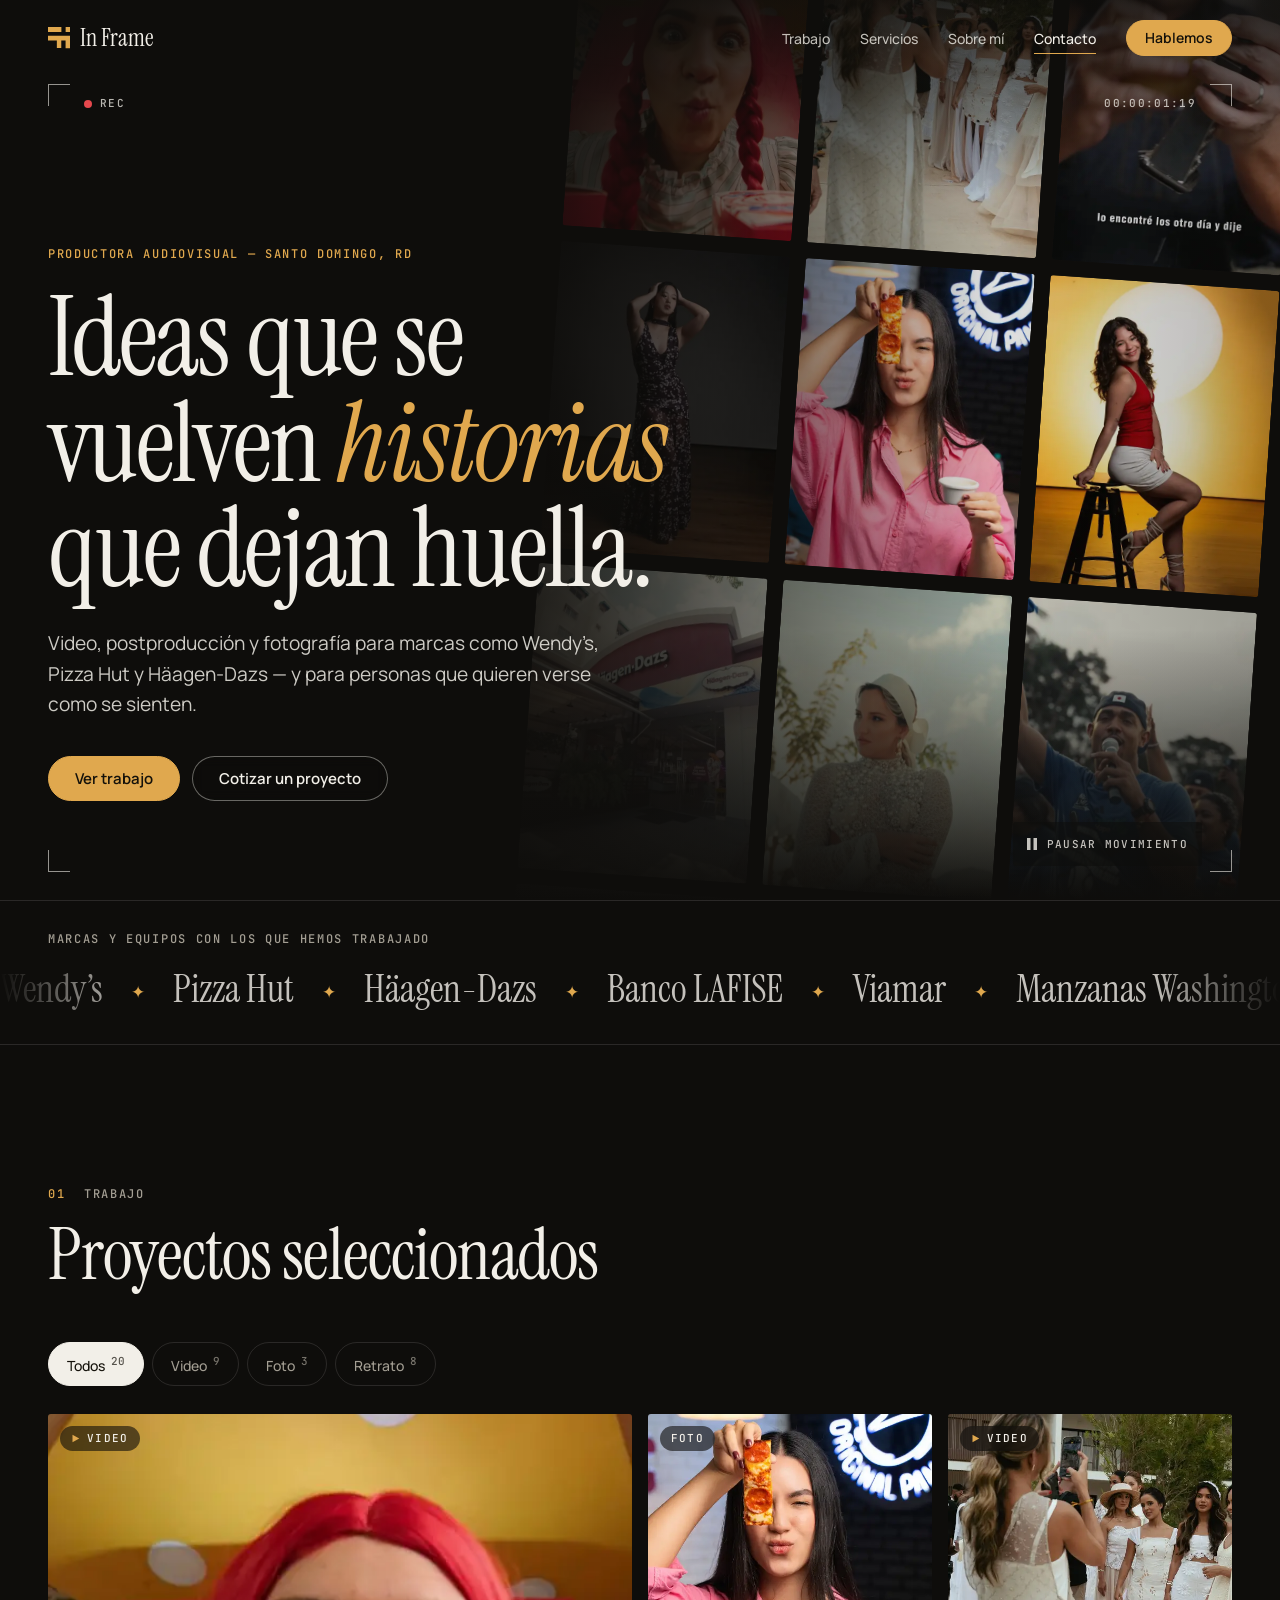
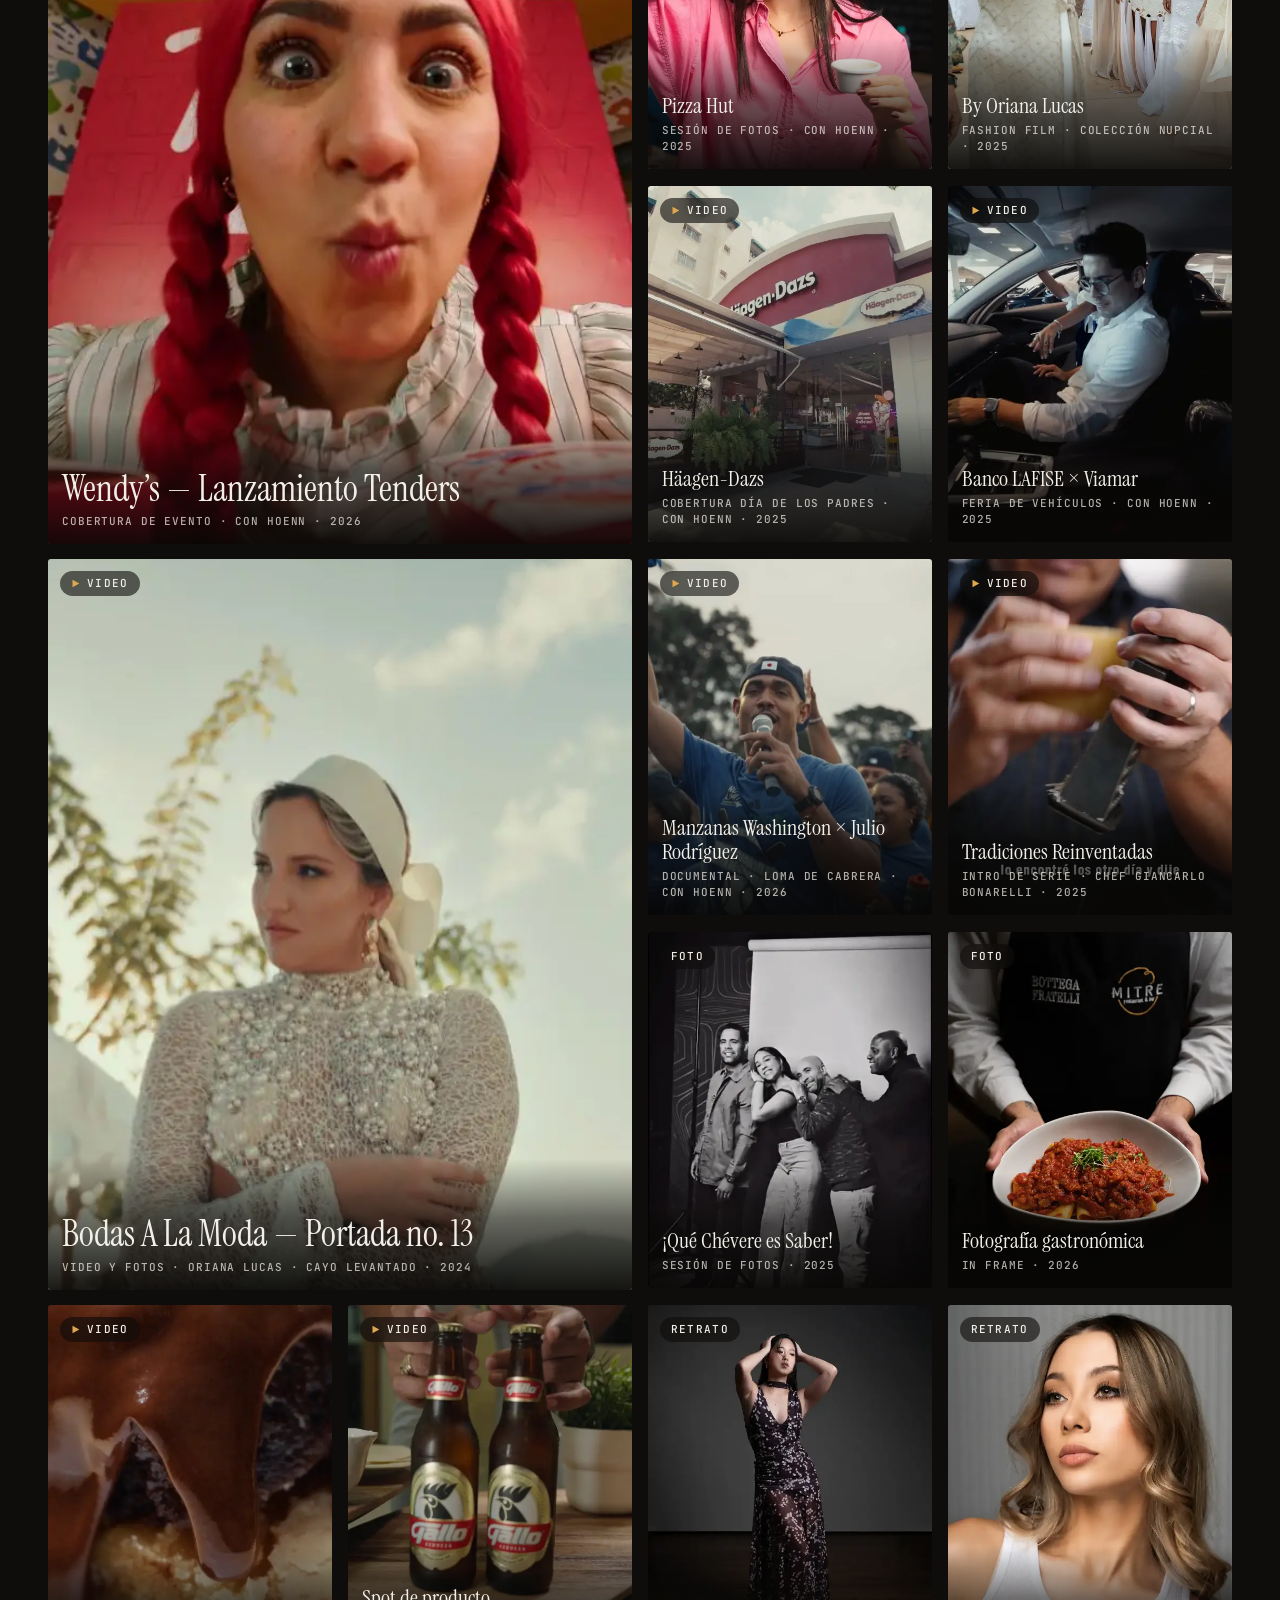
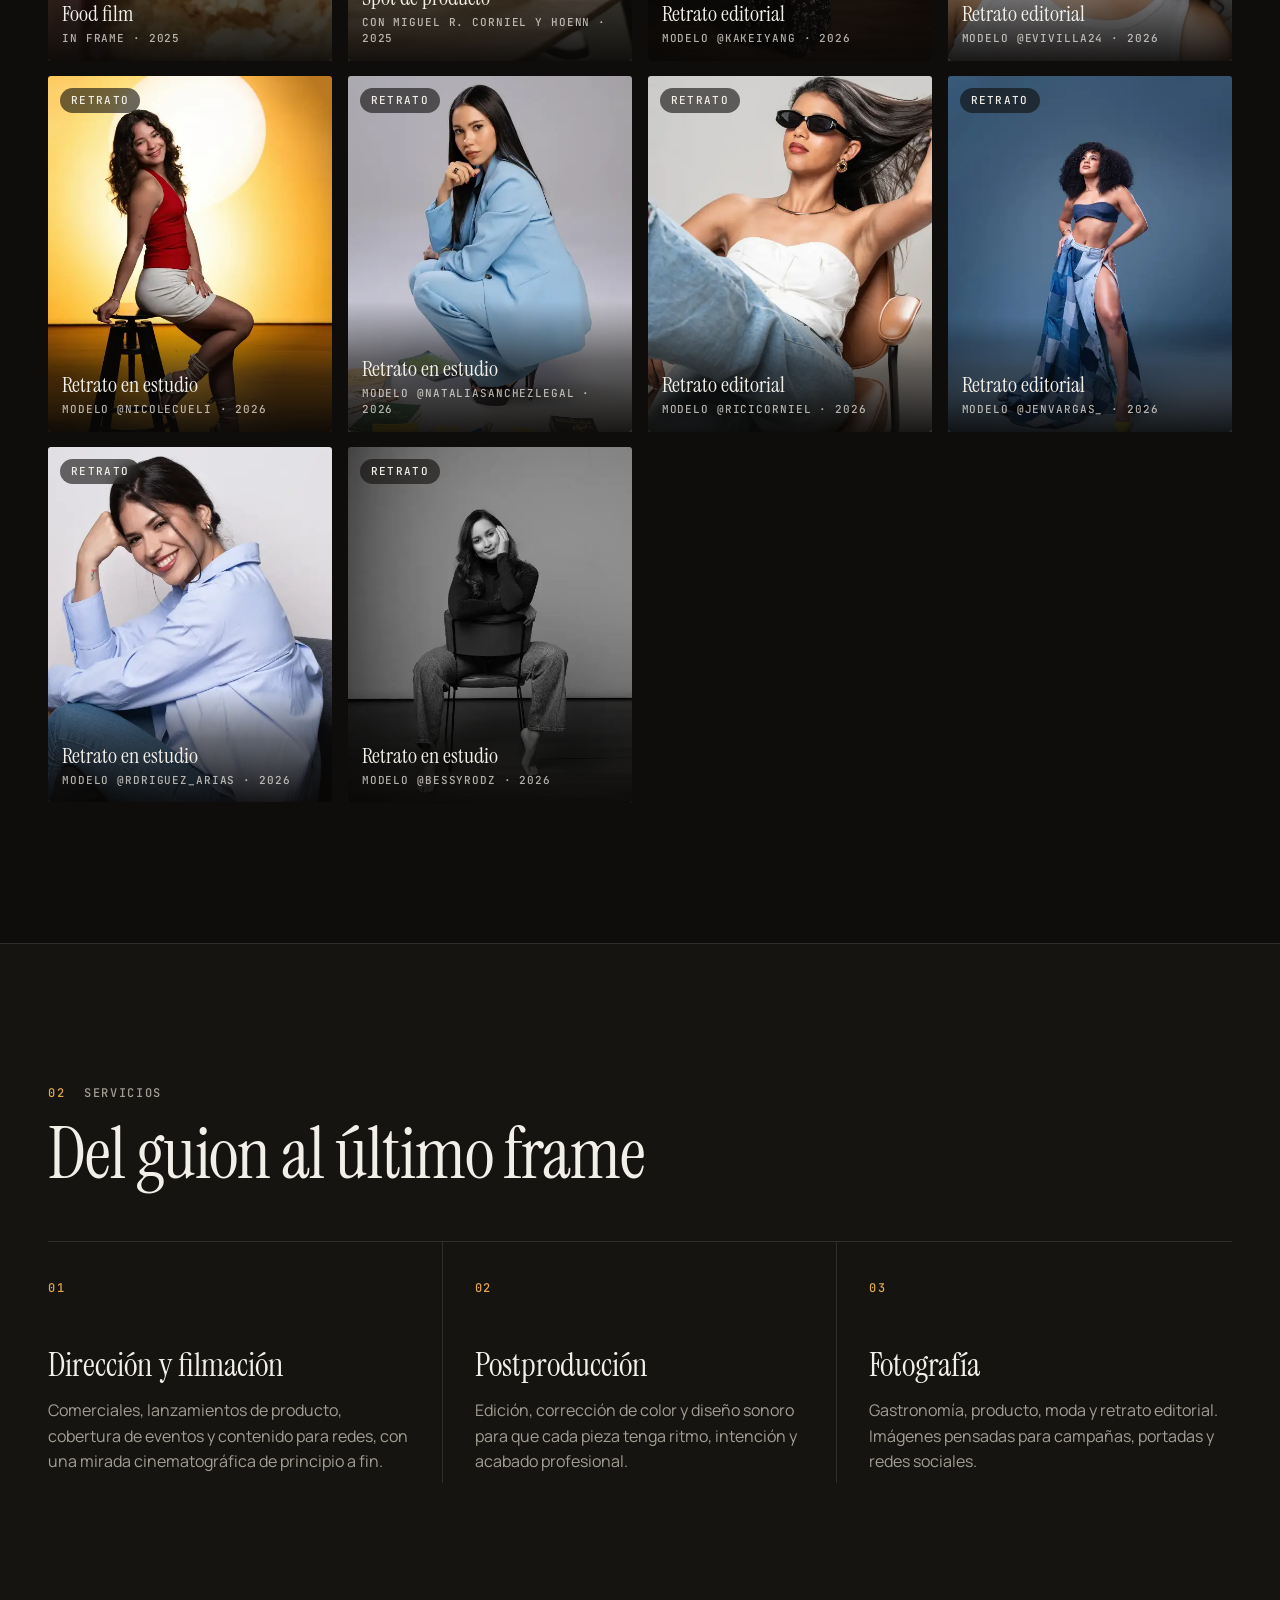
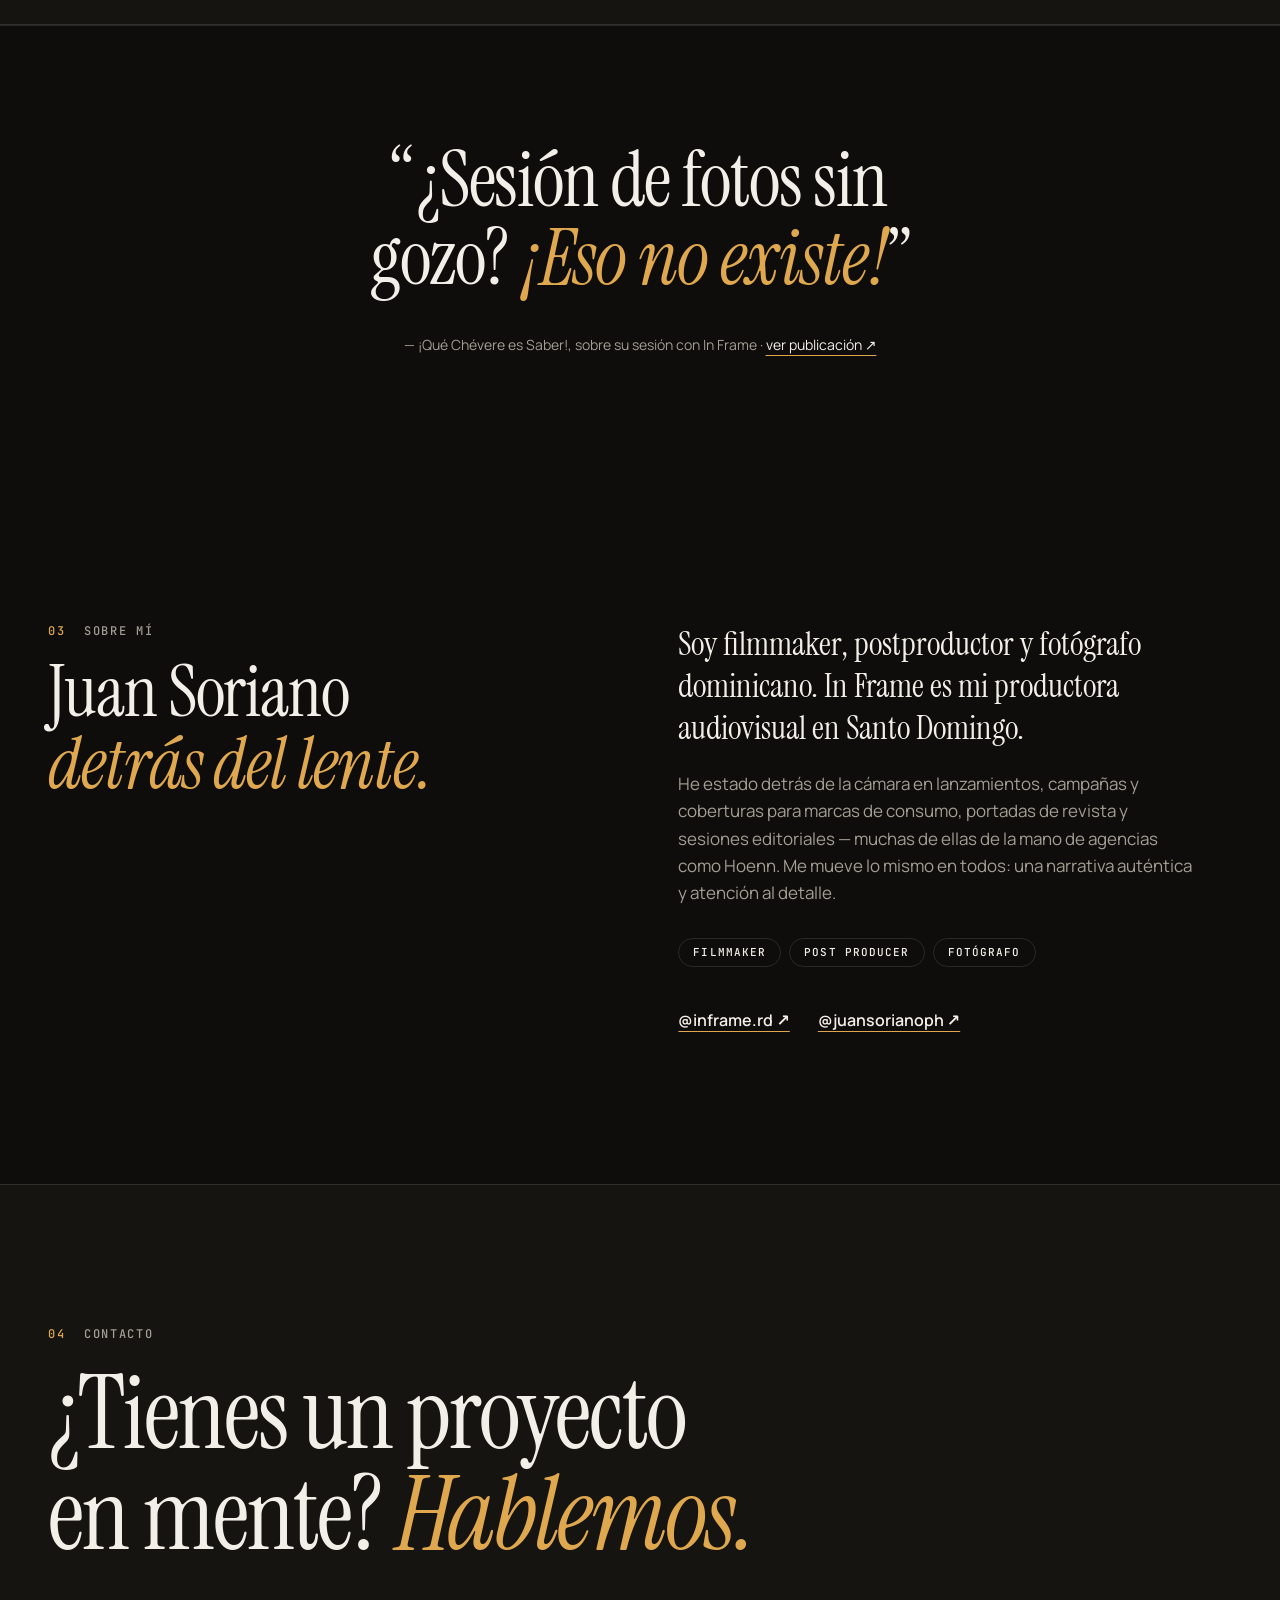
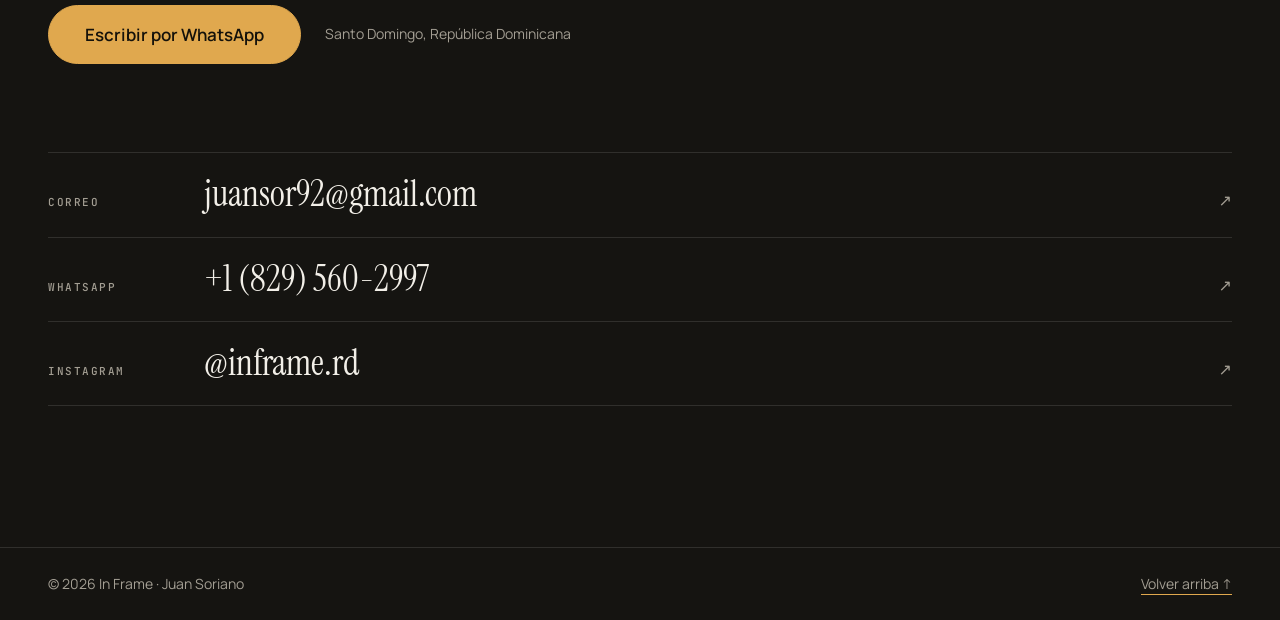
==== index.html @ 0c590b59 "Audit batch 1: accessibility, performance and robustness fixes - Projects and client names are now s" ====
<!doctype html>
<html lang="es">
<head>
  <meta charset="utf-8">
  <meta name="viewport" content="width=device-width, initial-scale=1">
  <title>In Frame — Productora audiovisual · Juan Soriano</title>
  <meta name="description" content="In Frame es la productora audiovisual de Juan Soriano: dirección, filmación, postproducción y fotografía en República Dominicana.">
  <meta name="theme-color" content="#0e0d0b">
  <meta name="color-scheme" content="dark">
  <!-- Update these three URLs if the site moves to its own domain -->
  <link rel="canonical" href="https://in-frame-redesign.vercel.app/">
  <meta property="og:url" content="https://in-frame-redesign.vercel.app/">
  <meta property="og:locale" content="es_DO">
  <meta property="og:type" content="website">
  <meta property="og:title" content="In Frame — Productora audiovisual">
  <meta property="og:description" content="Dirección, filmación, postproducción y fotografía. Historias visuales que conectan.">
  <meta property="og:image" content="https://in-frame-redesign.vercel.app/assets/og.jpg">
  <meta property="og:image:width" content="1200">
  <meta property="og:image:height" content="630">
  <meta name="twitter:image" content="https://in-frame-redesign.vercel.app/assets/og.jpg">
  <meta name="twitter:card" content="summary_large_image">
  <link rel="icon" href="favicon.svg" type="image/svg+xml">
  <link rel="preconnect" href="https://fonts.googleapis.com">
  <link rel="preconnect" href="https://fonts.gstatic.com" crossorigin>
  <link href="https://fonts.googleapis.com/css2?family=Instrument+Serif:ital@0;1&family=Manrope:wght@400;500;600&family=JetBrains+Mono:wght@400;500&display=swap" rel="stylesheet">
  <link rel="stylesheet" href="styles.css">
  <script>
    /* Play the logo intro once per visit; skip it on later page loads and for reduced motion */
    try {
      if (sessionStorage.getItem("introSeen") || matchMedia("(prefers-reduced-motion: reduce)").matches) document.documentElement.classList.add("no-intro");
      sessionStorage.setItem("introSeen", "1");
    } catch (e) {}
  </script>
</head>
<body>
  <svg width="0" height="0" style="position:absolute" aria-hidden="true">
    <symbol id="if-logo" viewBox="0 0 358 349">
      <path d="M0 0h218v81H0zM287 0h71v81h-71zM0 141h358v79H0zM144 220h72v123h-72zM286 220h72v129h-72z"/>
    </symbol>
  </svg>

  <div class="intro" id="intro" aria-hidden="true">
    <svg class="intro__logo" viewBox="0 0 358 349"><use href="#if-logo"/></svg>
  </div>
  <noscript><style>.intro{display:none}</style></noscript>

  <a class="skip" href="#trabajo">Saltar al contenido</a>

  <header class="nav" id="nav">
    <a href="#top" class="brand" id="brand" aria-label="In Frame, inicio">
      <svg class="brand__mark" viewBox="0 0 358 349" aria-hidden="true"><use href="#if-logo"/></svg>In Frame
    </a>
    <nav class="nav__links" id="menu" aria-label="Principal">
      <a href="#trabajo">Trabajo</a>
      <a href="#servicios">Servicios</a>
      <a href="#sobre-mi">Sobre mí</a>
      <a href="#contacto">Contacto</a>
      <a class="btn btn--sm" data-wa href="https://wa.me/18295602997" target="_blank" rel="noopener">Hablemos</a>
    </nav>
    <button class="nav__toggle" id="toggle" aria-expanded="false" aria-controls="menu" aria-label="Abrir menú">
      <span></span><span></span>
    </button>
  </header>

  <main id="top">
    <!-- HERO -->
    <section class="hero">
      <div class="wall" id="wall" aria-hidden="true"></div>
      <div class="hero__shade" aria-hidden="true"></div>

      <div class="finder" aria-hidden="true">
        <i></i><i></i><i></i><i></i>
        <span class="finder__rec"><b></b>REC</span>
        <span class="finder__tc" id="timecode">00:00:00:00</span>
      </div>

      <button class="motion" id="motion" type="button" aria-pressed="false">
        <svg class="motion__pause" viewBox="0 0 10 12" aria-hidden="true"><path d="M0 0h3.5v12H0zM6.5 0H10v12H6.5z"/></svg>
        <svg class="motion__play" viewBox="0 0 10 12" aria-hidden="true"><path d="M0 0l10 6-10 6z"/></svg>
        <span id="motionLabel">Pausar movimiento</span>
      </button>

      <div class="wrap hero__body">
        <p class="eyebrow">Productora audiovisual — Santo Domingo, RD</p>
        <h1 class="hero__title">Ideas que se vuelven <em>historias</em> que dejan huella.</h1>
        <p class="hero__text">Video, postproducción y fotografía para marcas como Wendy’s, Pizza Hut y Häagen-Dazs — y para personas que quieren verse como se sienten.</p>
        <div class="hero__cta">
          <a class="btn" href="#trabajo">Ver trabajo</a>
          <a class="btn btn--ghost" data-wa href="https://wa.me/18295602997" target="_blank" rel="noopener">Cotizar un proyecto</a>
        </div>
      </div>
    </section>

    <!-- CLIENTES -->
    <section class="clients" aria-labelledby="clientsTitle">
      <h2 class="label wrap" id="clientsTitle">Marcas y equipos con los que hemos trabajado</h2>
      <div class="marquee"><ul class="marquee__track" id="clients"><li>Wendy’s</li><li>Pizza Hut</li><li>Häagen-Dazs</li><li>Banco LAFISE</li><li>Viamar</li><li>Manzanas Washington</li><li>Bodas A La Moda</li><li>By Oriana Lucas</li><li>Hoenn</li></ul></div>
    </section>

    <!-- TRABAJO -->
    <section class="section" id="trabajo">
      <div class="wrap">
        <header class="head reveal">
          <p class="label"><span>01</span> Trabajo</p>
          <h2 class="title">Proyectos seleccionados</h2>
        </header>
        <div class="chips reveal" id="chips" role="group" aria-label="Filtrar por categoría"></div>
        <div class="grid" id="grid">
          <a class="card reveal card--big" href="https://www.instagram.com/reel/DZqhDx_pwn-/" target="_blank" rel="noopener" data-type="video" data-full="assets/work/DZqhDx_pwn-.jpg" data-title="Wendy’s — Lanzamiento Tenders" data-meta="Cobertura de evento · con Hoenn" data-year="2026">
            <img src="assets/work/thumb/DZqhDx_pwn-.webp" alt="Wendy’s — Lanzamiento Tenders — Cobertura de evento · con Hoenn" loading="lazy" decoding="async" width="540" height="960">
            <span class="card__badge"><svg width="9" height="9" viewBox="0 0 12 12" aria-hidden="true"><path d="M2 1l9 5-9 5z" fill="currentColor"/></svg>Video</span>
            <span class="card__info"><strong>Wendy’s — Lanzamiento Tenders</strong><small>Cobertura de evento · con Hoenn · 2026</small></span>
          </a>
          <a class="card reveal" href="https://www.instagram.com/p/DPrdmBtgVTj/" target="_blank" rel="noopener" data-type="foto" data-full="assets/work/DPrdmBtgVTj.webp" data-title="Pizza Hut" data-meta="Sesión de fotos · con Hoenn" data-year="2025">
            <img src="assets/work/thumb/DPrdmBtgVTj.webp" srcset="assets/work/thumb/DPrdmBtgVTj.webp 540w, assets/work/DPrdmBtgVTj.webp 1080w" sizes="(max-width: 640px) 50vw, (max-width: 1000px) 33vw, 25vw" alt="Pizza Hut — Sesión de fotos · con Hoenn" loading="lazy" decoding="async" width="1080" height="1440">
            <span class="card__badge">Foto</span>
            <span class="card__info"><strong>Pizza Hut</strong><small>Sesión de fotos · con Hoenn · 2025</small></span>
          </a>
          <a class="card reveal" href="https://www.instagram.com/reel/DN6wpaIkVMU/" target="_blank" rel="noopener" data-type="video" data-full="assets/work/DN6wpaIkVMU.jpg" data-title="By Oriana Lucas" data-meta="Fashion film · Colección nupcial" data-year="2025">
            <img src="assets/work/thumb/DN6wpaIkVMU.webp" srcset="assets/work/thumb/DN6wpaIkVMU.webp 540w, assets/work/DN6wpaIkVMU.jpg 1080w" sizes="(max-width: 640px) 50vw, (max-width: 1000px) 33vw, 25vw" alt="By Oriana Lucas — Fashion film · Colección nupcial" loading="lazy" decoding="async" width="1080" height="1920">
            <span class="card__badge"><svg width="9" height="9" viewBox="0 0 12 12" aria-hidden="true"><path d="M2 1l9 5-9 5z" fill="currentColor"/></svg>Video</span>
            <span class="card__info"><strong>By Oriana Lucas</strong><small>Fashion film · Colección nupcial · 2025</small></span>
          </a>
          <a class="card reveal" href="https://www.instagram.com/reel/DM-ivGzpY6K/" target="_blank" rel="noopener" data-type="video" data-full="assets/work/DM-ivGzpY6K.jpg" data-title="Häagen-Dazs" data-meta="Cobertura Día de los Padres · con Hoenn" data-year="2025">
            <img src="assets/work/thumb/DM-ivGzpY6K.webp" alt="Häagen-Dazs — Cobertura Día de los Padres · con Hoenn" loading="lazy" decoding="async" width="540" height="960">
            <span class="card__badge"><svg width="9" height="9" viewBox="0 0 12 12" aria-hidden="true"><path d="M2 1l9 5-9 5z" fill="currentColor"/></svg>Video</span>
            <span class="card__info"><strong>Häagen-Dazs</strong><small>Cobertura Día de los Padres · con Hoenn · 2025</small></span>
          </a>
          <a class="card reveal" href="https://www.instagram.com/reel/DNTwqHEvI5Z/" target="_blank" rel="noopener" data-type="video" data-full="assets/work/DNTwqHEvI5Z.jpg" data-title="Banco LAFISE × Viamar" data-meta="Feria de Vehículos · con Hoenn" data-year="2025">
            <img src="assets/work/thumb/DNTwqHEvI5Z.webp" srcset="assets/work/thumb/DNTwqHEvI5Z.webp 540w, assets/work/DNTwqHEvI5Z.jpg 640w" sizes="(max-width: 640px) 50vw, (max-width: 1000px) 33vw, 25vw" alt="Banco LAFISE × Viamar — Feria de Vehículos · con Hoenn" loading="lazy" decoding="async" width="640" height="1136">
            <span class="card__badge"><svg width="9" height="9" viewBox="0 0 12 12" aria-hidden="true"><path d="M2 1l9 5-9 5z" fill="currentColor"/></svg>Video</span>
            <span class="card__info"><strong>Banco LAFISE × Viamar</strong><small>Feria de Vehículos · con Hoenn · 2025</small></span>
          </a>
          <a class="card reveal card--big" href="https://www.instagram.com/reel/C8iAuPMP0PC/" target="_blank" rel="noopener" data-type="video" data-full="assets/work/C8iAuPMP0PC.jpg" data-title="Bodas A La Moda — Portada no. 13" data-meta="Video y fotos · Oriana Lucas · Cayo Levantado" data-year="2024">
            <img src="assets/work/thumb/C8iAuPMP0PC.webp" alt="Bodas A La Moda — Portada no. 13 — Video y fotos · Oriana Lucas · Cayo Levantado" loading="lazy" decoding="async" width="540" height="960">
            <span class="card__badge"><svg width="9" height="9" viewBox="0 0 12 12" aria-hidden="true"><path d="M2 1l9 5-9 5z" fill="currentColor"/></svg>Video</span>
            <span class="card__info"><strong>Bodas A La Moda — Portada no. 13</strong><small>Video y fotos · Oriana Lucas · Cayo Levantado · 2024</small></span>
          </a>
          <a class="card reveal" href="https://www.instagram.com/reel/DY-rGuBJqco/" target="_blank" rel="noopener" data-type="video" data-full="assets/work/DY-rGuBJqco.jpg" data-title="Manzanas Washington × Julio Rodríguez" data-meta="Documental · Loma de Cabrera · con Hoenn" data-year="2026">
            <img src="assets/work/thumb/DY-rGuBJqco.webp" alt="Manzanas Washington × Julio Rodríguez — Documental · Loma de Cabrera · con Hoenn" loading="lazy" decoding="async" width="540" height="960">
            <span class="card__badge"><svg width="9" height="9" viewBox="0 0 12 12" aria-hidden="true"><path d="M2 1l9 5-9 5z" fill="currentColor"/></svg>Video</span>
            <span class="card__info"><strong>Manzanas Washington × Julio Rodríguez</strong><small>Documental · Loma de Cabrera · con Hoenn · 2026</small></span>
          </a>
          <a class="card reveal" href="https://www.instagram.com/reel/DNZZu9HMVtt/" target="_blank" rel="noopener" data-type="video" data-full="assets/work/DNZZu9HMVtt.jpg" data-title="Tradiciones Reinventadas" data-meta="Intro de serie · Chef Giancarlo Bonarelli" data-year="2025">
            <img src="assets/work/thumb/DNZZu9HMVtt.webp" alt="Tradiciones Reinventadas — Intro de serie · Chef Giancarlo Bonarelli" loading="lazy" decoding="async" width="540" height="960">
            <span class="card__badge"><svg width="9" height="9" viewBox="0 0 12 12" aria-hidden="true"><path d="M2 1l9 5-9 5z" fill="currentColor"/></svg>Video</span>
            <span class="card__info"><strong>Tradiciones Reinventadas</strong><small>Intro de serie · Chef Giancarlo Bonarelli · 2025</small></span>
          </a>
          <a class="card reveal" href="https://www.instagram.com/p/DPUr9v3Cprw/" target="_blank" rel="noopener" data-type="foto" data-full="assets/work/DPUr9v3Cprw.jpg" data-title="¡Qué Chévere es Saber!" data-meta="Sesión de fotos" data-year="2025">
            <img src="assets/work/thumb/DPUr9v3Cprw.webp" srcset="assets/work/thumb/DPUr9v3Cprw.webp 540w, assets/work/DPUr9v3Cprw.jpg 720w" sizes="(max-width: 640px) 50vw, (max-width: 1000px) 33vw, 25vw" alt="¡Qué Chévere es Saber! — Sesión de fotos" loading="lazy" decoding="async" width="720" height="1280">
            <span class="card__badge">Foto</span>
            <span class="card__info"><strong>¡Qué Chévere es Saber!</strong><small>Sesión de fotos · 2025</small></span>
          </a>
          <a class="card reveal" href="https://www.instagram.com/p/DZ749TVFhTV/" target="_blank" rel="noopener" data-type="foto" data-full="assets/work/DZ749TVFhTV.webp" data-title="Fotografía gastronómica" data-meta="In Frame" data-year="2026">
            <img src="assets/work/thumb/DZ749TVFhTV.webp" srcset="assets/work/thumb/DZ749TVFhTV.webp 540w, assets/work/DZ749TVFhTV.webp 1080w" sizes="(max-width: 640px) 50vw, (max-width: 1000px) 33vw, 25vw" alt="Fotografía gastronómica — In Frame" loading="lazy" decoding="async" width="1080" height="1440">
            <span class="card__badge">Foto</span>
            <span class="card__info"><strong>Fotografía gastronómica</strong><small>In Frame · 2026</small></span>
          </a>
          <a class="card reveal" href="https://www.instagram.com/reel/DSS7t2liWs1/" target="_blank" rel="noopener" data-type="video" data-full="assets/work/DSS7t2liWs1.jpg" data-title="Food film" data-meta="In Frame" data-year="2025">
            <img src="assets/work/thumb/DSS7t2liWs1.webp" alt="Food film — In Frame" loading="lazy" decoding="async" width="540" height="960">
            <span class="card__badge"><svg width="9" height="9" viewBox="0 0 12 12" aria-hidden="true"><path d="M2 1l9 5-9 5z" fill="currentColor"/></svg>Video</span>
            <span class="card__info"><strong>Food film</strong><small>In Frame · 2025</small></span>
          </a>
          <a class="card reveal" href="https://www.instagram.com/reel/DE5sq4mPWbB/" target="_blank" rel="noopener" data-type="video" data-full="assets/work/DE5sq4mPWbB.jpg" data-title="Spot de producto" data-meta="Con Miguel R. Corniel y Hoenn" data-year="2025">
            <img src="assets/work/thumb/DE5sq4mPWbB.webp" alt="Spot de producto — Con Miguel R. Corniel y Hoenn" loading="lazy" decoding="async" width="540" height="960">
            <span class="card__badge"><svg width="9" height="9" viewBox="0 0 12 12" aria-hidden="true"><path d="M2 1l9 5-9 5z" fill="currentColor"/></svg>Video</span>
            <span class="card__info"><strong>Spot de producto</strong><small>Con Miguel R. Corniel y Hoenn · 2025</small></span>
          </a>
          <a class="card reveal" href="https://www.instagram.com/p/DcPAuYWiaV_/" target="_blank" rel="noopener" data-type="retrato" data-full="assets/work/DcPAuYWiaV_.webp" data-title="Retrato editorial" data-meta="Modelo @kakeiyang" data-year="2026">
            <img src="assets/work/thumb/DcPAuYWiaV_.webp" srcset="assets/work/thumb/DcPAuYWiaV_.webp 540w, assets/work/DcPAuYWiaV_.webp 1080w" sizes="(max-width: 640px) 50vw, (max-width: 1000px) 33vw, 25vw" alt="Retrato editorial — Modelo @kakeiyang" loading="lazy" decoding="async" width="1080" height="1440">
            <span class="card__badge">Retrato</span>
            <span class="card__info"><strong>Retrato editorial</strong><small>Modelo @kakeiyang · 2026</small></span>
          </a>
          <a class="card reveal" href="https://www.instagram.com/p/DaMSg-DjEdr/" target="_blank" rel="noopener" data-type="retrato" data-full="assets/work/DaMSg-DjEdr.webp" data-title="Retrato editorial" data-meta="Modelo @evivilla24" data-year="2026">
            <img src="assets/work/thumb/DaMSg-DjEdr.webp" srcset="assets/work/thumb/DaMSg-DjEdr.webp 540w, assets/work/DaMSg-DjEdr.webp 1080w" sizes="(max-width: 640px) 50vw, (max-width: 1000px) 33vw, 25vw" alt="Retrato editorial — Modelo @evivilla24" loading="lazy" decoding="async" width="1080" height="1440">
            <span class="card__badge">Retrato</span>
            <span class="card__info"><strong>Retrato editorial</strong><small>Modelo @evivilla24 · 2026</small></span>
          </a>
          <a class="card reveal" href="https://www.instagram.com/p/DUb9KJmCTru/" target="_blank" rel="noopener" data-type="retrato" data-full="assets/work/DUb9KJmCTru.webp" data-title="Retrato en estudio" data-meta="Modelo @nicolecueli" data-year="2026">
            <img src="assets/work/thumb/DUb9KJmCTru.webp" srcset="assets/work/thumb/DUb9KJmCTru.webp 540w, assets/work/DUb9KJmCTru.webp 1080w" sizes="(max-width: 640px) 50vw, (max-width: 1000px) 33vw, 25vw" alt="Retrato en estudio — Modelo @nicolecueli" loading="lazy" decoding="async" width="1080" height="1440">
            <span class="card__badge">Retrato</span>
            <span class="card__info"><strong>Retrato en estudio</strong><small>Modelo @nicolecueli · 2026</small></span>
          </a>
          <a class="card reveal" href="https://www.instagram.com/p/DVMCMUpkVqD/" target="_blank" rel="noopener" data-type="retrato" data-full="assets/work/DVMCMUpkVqD.webp" data-title="Retrato en estudio" data-meta="Modelo @nataliasanchezlegal" data-year="2026">
            <img src="assets/work/thumb/DVMCMUpkVqD.webp" srcset="assets/work/thumb/DVMCMUpkVqD.webp 540w, assets/work/DVMCMUpkVqD.webp 1080w" sizes="(max-width: 640px) 50vw, (max-width: 1000px) 33vw, 25vw" alt="Retrato en estudio — Modelo @nataliasanchezlegal" loading="lazy" decoding="async" width="1080" height="1440">
            <span class="card__badge">Retrato</span>
            <span class="card__info"><strong>Retrato en estudio</strong><small>Modelo @nataliasanchezlegal · 2026</small></span>
          </a>
          <a class="card reveal" href="https://www.instagram.com/p/DUtVNPqCXqB/" target="_blank" rel="noopener" data-type="retrato" data-full="assets/work/DUtVNPqCXqB.webp" data-title="Retrato editorial" data-meta="Modelo @ricicorniel" data-year="2026">
            <img src="assets/work/thumb/DUtVNPqCXqB.webp" srcset="assets/work/thumb/DUtVNPqCXqB.webp 540w, assets/work/DUtVNPqCXqB.webp 1080w" sizes="(max-width: 640px) 50vw, (max-width: 1000px) 33vw, 25vw" alt="Retrato editorial — Modelo @ricicorniel" loading="lazy" decoding="async" width="1080" height="1440">
            <span class="card__badge">Retrato</span>
            <span class="card__info"><strong>Retrato editorial</strong><small>Modelo @ricicorniel · 2026</small></span>
          </a>
          <a class="card reveal" href="https://www.instagram.com/p/DUoHASsiTr6/" target="_blank" rel="noopener" data-type="retrato" data-full="assets/work/DUoHASsiTr6.webp" data-title="Retrato editorial" data-meta="Modelo @jenvargas_" data-year="2026">
            <img src="assets/work/thumb/DUoHASsiTr6.webp" srcset="assets/work/thumb/DUoHASsiTr6.webp 540w, assets/work/DUoHASsiTr6.webp 1080w" sizes="(max-width: 640px) 50vw, (max-width: 1000px) 33vw, 25vw" alt="Retrato editorial — Modelo @jenvargas_" loading="lazy" decoding="async" width="1080" height="1440">
            <span class="card__badge">Retrato</span>
            <span class="card__info"><strong>Retrato editorial</strong><small>Modelo @jenvargas_ · 2026</small></span>
          </a>
          <a class="card reveal" href="https://www.instagram.com/p/DUgnbtbCfd5/" target="_blank" rel="noopener" data-type="retrato" data-full="assets/work/DUgnbtbCfd5.webp" data-title="Retrato en estudio" data-meta="Modelo @rdriguez_arias" data-year="2026">
            <img src="assets/work/thumb/DUgnbtbCfd5.webp" srcset="assets/work/thumb/DUgnbtbCfd5.webp 540w, assets/work/DUgnbtbCfd5.webp 1080w" sizes="(max-width: 640px) 50vw, (max-width: 1000px) 33vw, 25vw" alt="Retrato en estudio — Modelo @rdriguez_arias" loading="lazy" decoding="async" width="1080" height="1440">
            <span class="card__badge">Retrato</span>
            <span class="card__info"><strong>Retrato en estudio</strong><small>Modelo @rdriguez_arias · 2026</small></span>
          </a>
          <a class="card reveal" href="https://www.instagram.com/p/DT_W-IUkV3Z/" target="_blank" rel="noopener" data-type="retrato" data-full="assets/work/DT_W-IUkV3Z.webp" data-title="Retrato en estudio" data-meta="Modelo @bessyrodz" data-year="2026">
            <img src="assets/work/thumb/DT_W-IUkV3Z.webp" srcset="assets/work/thumb/DT_W-IUkV3Z.webp 540w, assets/work/DT_W-IUkV3Z.webp 1080w" sizes="(max-width: 640px) 50vw, (max-width: 1000px) 33vw, 25vw" alt="Retrato en estudio — Modelo @bessyrodz" loading="lazy" decoding="async" width="1080" height="1440">
            <span class="card__badge">Retrato</span>
            <span class="card__info"><strong>Retrato en estudio</strong><small>Modelo @bessyrodz · 2026</small></span>
          </a>
        </div>
      </div>
    </section>

    <!-- SERVICIOS -->
    <section class="section section--alt" id="servicios">
      <div class="wrap">
        <header class="head reveal">
          <p class="label"><span>02</span> Servicios</p>
          <h2 class="title">Del guion al último frame</h2>
        </header>
        <ol class="services">
          <li class="reveal">
            <span class="services__n">01</span>
            <h3>Dirección y filmación</h3>
            <p>Comerciales, lanzamientos de producto, cobertura de eventos y contenido para redes, con una mirada cinematográfica de principio a fin.</p>
          </li>
          <li class="reveal">
            <span class="services__n">02</span>
            <h3>Postproducción</h3>
            <p>Edición, corrección de color y diseño sonoro para que cada pieza tenga ritmo, intención y acabado profesional.</p>
          </li>
          <li class="reveal">
            <span class="services__n">03</span>
            <h3>Fotografía</h3>
            <p>Gastronomía, producto, moda y retrato editorial. Imágenes pensadas para campañas, portadas y redes sociales.</p>
          </li>
        </ol>
      </div>
    </section>

    <!-- TESTIMONIO -->
    <section class="quote">
      <figure class="wrap reveal">
        <blockquote>“¿Sesión de fotos sin gozo? <em>¡Eso no existe!</em>”</blockquote>
        <figcaption>— ¡Qué Chévere es Saber!, sobre su sesión con In Frame · <a href="https://www.instagram.com/reel/DPUr9v3Cprw/" target="_blank" rel="noopener">ver publicación ↗</a></figcaption>
      </figure>
    </section>

    <!-- SOBRE MÍ -->
    <section class="section" id="sobre-mi">
      <div class="wrap about">
        <header class="head reveal">
          <p class="label"><span>03</span> Sobre mí</p>
          <h2 class="title">Juan Soriano<br><em>detrás del lente.</em></h2>
        </header>
        <div class="about__body reveal">
          <p class="about__lead">Soy filmmaker, postproductor y fotógrafo dominicano. In Frame es mi productora audiovisual en Santo Domingo.</p>
          <p>He estado detrás de la cámara en lanzamientos, campañas y coberturas para marcas de consumo, portadas de revista y sesiones editoriales — muchas de ellas de la mano de agencias como Hoenn. Me mueve lo mismo en todos: una narrativa auténtica y atención al detalle.</p>
          <ul class="tags">
            <li>Filmmaker</li><li>Post Producer</li><li>Fotógrafo</li>
          </ul>
          <div class="about__links">
            <a href="https://www.instagram.com/inframe.rd" target="_blank" rel="noopener">@inframe.rd ↗</a>
            <a href="https://www.instagram.com/juansorianoph" target="_blank" rel="noopener">@juansorianoph ↗</a>
          </div>
        </div>
      </div>
    </section>

    <!-- CONTACTO -->
    <section class="section contact" id="contacto">
      <div class="wrap">
        <p class="label reveal"><span>04</span> Contacto</p>
        <h2 class="contact__title reveal">¿Tienes un proyecto<br>en mente? <em>Hablemos.</em></h2>
        <div class="contact__cta reveal">
          <a class="btn btn--lg" data-wa href="https://wa.me/18295602997" target="_blank" rel="noopener">Escribir por WhatsApp</a>
          <span class="contact__note">Santo Domingo, República Dominicana</span>
        </div>
        <ul class="channels reveal">
          <li><a href="mailto:juansor92@gmail.com?subject=Proyecto%20audiovisual"><small>Correo</small><span>juansor92@gmail.com</span><i>↗</i></a></li>
          <li><a data-wa href="https://wa.me/18295602997" target="_blank" rel="noopener"><small>WhatsApp</small><span>+1 (829) 560-2997</span><i>↗</i></a></li>
          <li><a href="https://www.instagram.com/inframe.rd" target="_blank" rel="noopener"><small>Instagram</small><span>@inframe.rd</span><i>↗</i></a></li>
        </ul>
      </div>
    </section>
  </main>

  <footer class="footer">
    <div class="wrap footer__row">
      <span>© <span id="year">2026</span> In Frame · Juan Soriano</span>
      <a href="#top">Volver arriba ↑</a>
    </div>
  </footer>

  <!-- LIGHTBOX -->
  <dialog class="lightbox" id="lightbox" aria-label="Visor de proyecto">
    <button class="lightbox__close" id="lbClose" type="button" aria-label="Cerrar">✕</button>
    <button class="lightbox__nav lightbox__nav--prev" id="lbPrev" type="button" aria-label="Anterior">←</button>
    <figure class="lightbox__fig">
      <div class="lightbox__media" id="lbMedia"></div>
      <figcaption aria-live="polite">
        <h3 id="lbTitle"></h3>
        <p id="lbMeta"></p>
        <a id="lbLink" target="_blank" rel="noopener">Ver en Instagram ↗</a>
      </figcaption>
    </figure>
    <button class="lightbox__nav lightbox__nav--next" id="lbNext" type="button" aria-label="Siguiente">→</button>
  </dialog>

  <script src="main.js" defer></script>
</body>
</html>
---- styles.css ----
:root {
  --bg: #0e0d0b;
  --bg-alt: #151411;
  --surface: #1c1a17;
  --text: #f2efe8;
  --muted: #a39e93;
  --line: rgba(242, 239, 232, 0.12);
  --accent: #e0a84e;
  --accent-hi: #edbb6a;
  --ink: #14110a;      /* text on accent / light surfaces */
  --scrim: #080706;    /* overlays on top of photos */
  --rec: #e5484d;
  color-scheme: dark;
  --serif: "Instrument Serif", Georgia, serif;
  --sans: "Manrope", system-ui, sans-serif;
  --mono: "JetBrains Mono", ui-monospace, monospace;
  --pad: clamp(20px, 4vw, 48px);
  --ease: cubic-bezier(0.2, 0.7, 0.2, 1);
}

*, *::before, *::after { box-sizing: border-box; }
html { scroll-behavior: smooth; scroll-padding-top: 72px; }
body {
  margin: 0;
  background: var(--bg);
  color: var(--text);
  font: 400 1rem/1.6 var(--sans);
  -webkit-font-smoothing: antialiased;
}
img, video { max-width: 100%; display: block; }
a { color: inherit; text-decoration: none; }
h1, h2, h3, p, ul, ol, figure { margin: 0; }
ul, ol { padding: 0; list-style: none; }
button { font: inherit; color: inherit; background: none; border: 0; cursor: pointer; }
em { font-style: italic; color: var(--accent); }
:focus-visible { outline: 2px solid var(--accent); outline-offset: 3px; border-radius: 2px; }

.wrap { max-width: 1280px; margin-inline: auto; padding-inline: var(--pad); }
.skip { position: absolute; left: -999px; top: 8px; z-index: 100; background: var(--accent); color: var(--ink); padding: 10px 16px; border-radius: 4px; }
.skip:focus { left: 8px; }

/* ---------- Buttons ---------- */
.btn {
  display: inline-flex; align-items: center; gap: 10px;
  padding: 14px 26px; border-radius: 999px;
  background: var(--accent); color: var(--ink);
  font: 600 0.9375rem/1 var(--sans);
  border: 1px solid var(--accent);
  transition: transform 0.3s var(--ease), background 0.3s, color 0.3s;
}
.btn:hover { transform: translateY(-2px); background: var(--accent-hi); }
.btn--ghost { background: color-mix(in srgb, var(--bg) 35%, transparent); color: var(--text); border-color: color-mix(in srgb, var(--text) 40%, transparent); backdrop-filter: blur(6px); }
.btn--ghost:hover { background: var(--text); color: var(--ink); border-color: var(--text); }
.btn--sm { padding: 10px 18px; font-size: 0.875rem; }
.btn--lg { padding: 20px 36px; font-size: 1.0625rem; }

/* ---------- Nav ---------- */
.nav {
  position: fixed; inset: 0 0 auto 0; z-index: 50;
  display: flex; align-items: center; justify-content: space-between;
  padding: 16px var(--pad);
  transition: background 0.4s, border-color 0.4s, padding 0.4s;
  border-bottom: 1px solid transparent;
}
.nav.is-stuck { background: color-mix(in srgb, var(--bg) 82%, transparent); backdrop-filter: blur(14px); border-color: var(--line); padding-block: 12px; }
.brand { display: inline-flex; align-items: center; gap: 10px; min-height: 44px; font: 400 1.5rem/1 var(--serif); }
.brand__mark { width: 22px; height: 21.5px; flex: none; fill: var(--accent); }

/* ---------- Logo intro ---------- */
.intro { position: fixed; inset: 0; z-index: 200; display: grid; place-items: center; background: var(--bg); cursor: pointer; animation: introVeil 0.7s var(--ease) 1.5s forwards; }
.intro__logo { width: min(40vw, 240px); fill: var(--text); opacity: 0; transform: scale(0.86); animation: introIn 0.8s cubic-bezier(0.16, 0.84, 0.24, 1) 0.1s forwards, introOut 0.6s cubic-bezier(0.65, 0, 0.35, 1) 1.3s forwards; }
.no-intro .intro { display: none; }
@keyframes introIn { to { opacity: 1; transform: none; } }
@keyframes introOut { to { opacity: 0; transform: scale(0.2); } }
@keyframes introVeil { to { opacity: 0; visibility: hidden; } }
.nav__links { display: flex; align-items: center; gap: 30px; font: 500 0.875rem var(--sans); }
.nav__links a:not(.btn) { color: color-mix(in srgb, var(--text) 78%, transparent); position: relative; padding: 6px 0; }
.nav__links a:not(.btn)::after { content: ""; position: absolute; left: 0; right: 0; bottom: 0; height: 1px; background: var(--accent); transform: scaleX(0); transform-origin: left; transition: transform 0.35s var(--ease); }
.nav__links a:not(.btn):hover, .nav__links a.is-active { color: var(--text); }
.nav__links a:not(.btn):hover::after, .nav__links a.is-active::after { transform: scaleX(1); }
.nav__toggle { display: none; width: 44px; height: 44px; position: relative; z-index: 60; }
.nav__toggle span { position: absolute; left: 11px; right: 11px; height: 1.5px; background: var(--text); transition: transform 0.3s var(--ease), top 0.3s var(--ease); }
.nav__toggle span:first-child { top: 18px; }
.nav__toggle span:last-child { top: 26px; }
.nav__toggle[aria-expanded="true"] span { top: 22px; }
.nav__toggle[aria-expanded="true"] span:first-child { transform: rotate(45deg); }
.nav__toggle[aria-expanded="true"] span:last-child { transform: rotate(-45deg); }

@media (max-width: 820px) {
  .nav__toggle { display: block; }
  .nav__links {
    position: fixed; inset: 0; z-index: 55;
    flex-direction: column; justify-content: center; align-items: flex-start; gap: 8px;
    padding: 96px var(--pad) 48px;
    background: var(--bg);
    opacity: 0; visibility: hidden; transition: opacity 0.3s, visibility 0.3s;
  }
  .nav__links.is-open { opacity: 1; visibility: visible; transition: opacity 0.3s, visibility 0s; }
  .nav__links a:not(.btn) { font: 400 2.75rem/1.15 var(--serif); color: var(--text); }
  .nav__links .btn { margin-top: 28px; padding: 16px 28px; font-size: 1rem; }
}

/* ---------- Hero ---------- */
.hero { position: relative; min-height: 100svh; display: flex; align-items: flex-end; overflow: hidden; isolation: isolate; }
.wall { position: absolute; inset: 0 0 0 auto; width: min(54%, 820px); z-index: -2; display: grid; grid-template-columns: repeat(3, 1fr); gap: 14px; padding-right: var(--pad); transform: rotate(4deg) scale(1.12); transform-origin: center; }
.wall__col { overflow: hidden; }
.wall__track { display: flex; flex-direction: column; gap: 14px; animation: drift 48s linear infinite; }
.wall__col:nth-child(2) .wall__track { animation-direction: reverse; animation-duration: 60s; }
.wall__col:nth-child(3) .wall__track { animation-duration: 54s; }
.wall__track img { width: 100%; height: auto; aspect-ratio: 3 / 4; object-fit: cover; border-radius: 3px; background: var(--surface); }
@keyframes drift { to { transform: translateY(calc(-50% - 7px)); } }
.hero__shade {
  position: absolute; inset: 0; z-index: -1;
  background:
    linear-gradient(90deg, var(--bg) 0%, var(--bg) 36%, color-mix(in srgb, var(--bg) 72%, transparent) 52%, color-mix(in srgb, var(--bg) 12%, transparent) 78%, color-mix(in srgb, var(--bg) 30%, transparent) 100%),
    linear-gradient(180deg, color-mix(in srgb, var(--bg) 85%, transparent) 0%, transparent 22%, transparent 70%, var(--bg) 100%);
}
@media (max-width: 900px) {
  .wall { width: 100%; padding: 0; transform: rotate(4deg) scale(1.2); }
  .hero__shade { background: linear-gradient(180deg, color-mix(in srgb, var(--bg) 88%, transparent) 0%, color-mix(in srgb, var(--bg) 74%, transparent) 35%, color-mix(in srgb, var(--bg) 90%, transparent) 75%, var(--bg) 100%); }
}
.hero__body { width: 100%; padding-block: 140px clamp(72px, 11vh, 120px); }
.eyebrow { font: 500 0.75rem/1.4 var(--mono); letter-spacing: 0.14em; text-transform: uppercase; color: var(--accent); margin-bottom: 22px; }
.hero__title { font: 400 clamp(2.875rem, 8.6vw, 8.25rem)/0.96 var(--serif); letter-spacing: -0.02em; max-width: 13ch; text-wrap: balance; }
.hero__text { margin-top: 26px; max-width: 46ch; font-size: clamp(1rem, 1.5vw, 1.25rem); color: color-mix(in srgb, var(--text) 84%, transparent); }
.hero__cta { display: flex; flex-wrap: wrap; gap: 12px; margin-top: 36px; }

/* viewfinder overlay */
.finder { position: absolute; inset: 84px var(--pad) 28px; pointer-events: none; font: 500 0.6875rem/1 var(--mono); letter-spacing: 0.12em; color: color-mix(in srgb, var(--text) 75%, transparent); }
.finder i { position: absolute; width: 22px; height: 22px; border: solid color-mix(in srgb, var(--text) 60%, transparent); border-width: 0; }
.finder i:nth-child(1) { top: 0; left: 0; border-top-width: 1.5px; border-left-width: 1.5px; }
.finder i:nth-child(2) { top: 0; right: 0; border-top-width: 1.5px; border-right-width: 1.5px; }
.finder i:nth-child(3) { bottom: 0; left: 0; border-bottom-width: 1.5px; border-left-width: 1.5px; }
.finder i:nth-child(4) { bottom: 0; right: 0; border-bottom-width: 1.5px; border-right-width: 1.5px; }
.finder span { position: absolute; }
.finder__rec { top: 14px; left: 36px; display: inline-flex; align-items: center; gap: 8px; }
.finder__rec b { width: 8px; height: 8px; border-radius: 50%; background: var(--rec); animation: blink 1.4s steps(2, jump-none) infinite; }
.finder__tc { top: 14px; right: 36px; font-variant-numeric: tabular-nums; }
@keyframes blink { 50% { opacity: 0.15; } }
@media (max-width: 640px) { .finder { inset: 76px 14px 14px; } }

/* pause / resume all looping motion (WCAG 2.2.2) */
.motion { position: absolute; right: calc(var(--pad) + 30px); bottom: 34px; z-index: 2; display: none; align-items: center; gap: 10px; min-height: 44px; padding: 0 14px; border-radius: 3px; font: 500 0.6875rem/1 var(--mono); letter-spacing: 0.12em; text-transform: uppercase; color: color-mix(in srgb, var(--text) 80%, transparent); background: color-mix(in srgb, var(--bg) 55%, transparent); transition: color 0.25s, background 0.25s; }
.js .motion { display: inline-flex; }
.motion:hover { color: var(--text); background: color-mix(in srgb, var(--bg) 85%, transparent); }
.motion svg { width: 10px; height: 12px; fill: currentColor; flex: none; }
.motion .motion__play, .motion-paused .motion .motion__pause { display: none; }
.motion-paused .motion .motion__play { display: block; }
@media (max-width: 640px) { .motion { right: 22px; bottom: 22px; width: 44px; padding: 0; justify-content: center; } .motion span { position: absolute; width: 1px; height: 1px; overflow: hidden; clip-path: inset(50%); } }
.motion-paused .wall__track, .motion-paused .marquee__track, .motion-paused .finder__rec b,
.is-offscreen .wall__track, .is-offscreen .marquee__track, .is-offscreen .finder__rec b { animation-play-state: paused; }

/* ---------- Clients ---------- */
.clients { border-block: 1px solid var(--line); padding: 30px 0 34px; }
.clients .label { margin-bottom: 20px; }
/* without JS the names are a plain wrapping list; JS duplicates them and turns on the loop */
.marquee { padding-inline: var(--pad); }
.marquee__track { display: flex; flex-wrap: wrap; row-gap: 8px; }
.js .marquee { padding-inline: 0; overflow: hidden; -webkit-mask-image: linear-gradient(90deg, transparent, #000 10%, #000 90%, transparent); mask-image: linear-gradient(90deg, transparent, #000 10%, #000 90%, transparent); }
.js .marquee__track { flex-wrap: nowrap; width: max-content; animation: slide 40s linear infinite; }
.marquee:hover .marquee__track { animation-play-state: paused; }
.marquee__track li { font: 400 clamp(1.625rem, 3vw, 2.5rem)/1.1 var(--serif); white-space: nowrap; padding-right: 28px; color: color-mix(in srgb, var(--text) 80%, transparent); }
.marquee__track li::after { content: "✦"; font-size: 0.45em; color: var(--accent); margin-left: 28px; vertical-align: middle; }
@keyframes slide { to { transform: translateX(-50%); } }

/* ---------- Quote ---------- */
.quote { padding: clamp(64px, 9vw, 120px) 0; border-top: 1px solid var(--line); text-align: center; }
.quote blockquote { margin: 0 auto; max-width: 18ch; font: 400 clamp(2.25rem, 6vw, 5.25rem)/1.02 var(--serif); letter-spacing: -0.015em; text-wrap: balance; }
.quote figcaption { margin-top: 26px; color: var(--muted); font-size: 0.875rem; }
.quote figcaption a { color: var(--text); }
/* inline text links: 44px tall hit area, accent underline */
.quote figcaption a, .about__links a, .footer a, .lightbox figcaption a { display: inline-flex; align-items: center; min-height: 44px; text-decoration: underline; text-decoration-color: var(--accent); text-decoration-thickness: 1px; text-underline-offset: 5px; }
.label { font: 500 0.75rem/1.4 var(--mono); letter-spacing: 0.14em; text-transform: uppercase; color: var(--muted); }
.label span { color: var(--accent); margin-right: 10px; }

/* ---------- Sections ---------- */
.section { padding: clamp(80px, 11vw, 150px) 0; }
.section--alt { background: var(--bg-alt); border-block: 1px solid var(--line); }
.head { margin-bottom: clamp(32px, 4vw, 56px); }
.title { font: 400 clamp(2.375rem, 5.6vw, 5rem)/1 var(--serif); letter-spacing: -0.015em; margin-top: 16px; text-wrap: balance; }

/* ---------- Work ---------- */
.chips { display: flex; flex-wrap: wrap; gap: 8px; margin-bottom: 28px; }
.chip { border: 1px solid var(--line); color: var(--muted); min-height: 44px; padding: 10px 18px; border-radius: 999px; font: 500 0.875rem/1 var(--sans); transition: color 0.25s, border-color 0.25s, background 0.25s; }
.chip sup { font: 500 0.6875rem var(--mono); margin-left: 6px; opacity: 0.7; }
.chip:hover { color: var(--text); border-color: color-mix(in srgb, var(--text) 40%, transparent); }
.chip[aria-pressed="true"] { background: var(--text); border-color: var(--text); color: var(--ink); }

.grid { display: grid; grid-template-columns: repeat(4, 1fr); grid-auto-flow: dense; gap: clamp(8px, 1.2vw, 16px); }
.card { position: relative; display: block; width: 100%; aspect-ratio: 4 / 5; overflow: hidden; border-radius: 3px; background: var(--surface); text-align: left; }
.card--big { grid-column: span 2; grid-row: span 2; }
.grid.is-filtered .card--big { grid-column: auto; grid-row: auto; }
.card.is-hidden { display: none; }
.card img { position: absolute; inset: 0; width: 100%; height: 100%; object-fit: cover; transition: transform 1s var(--ease); }
.card:hover img, .card:focus-visible img { transform: scale(1.05); }
.card__badge { position: absolute; top: 12px; left: 12px; display: inline-flex; align-items: center; gap: 7px; padding: 7px 11px; border-radius: 999px; background: color-mix(in srgb, var(--bg) 60%, transparent); backdrop-filter: blur(8px); font: 500 0.6875rem/1 var(--mono); letter-spacing: 0.12em; text-transform: uppercase; }
.card__badge svg { color: var(--accent); }
.card__info { position: absolute; inset: auto 0 0 0; padding: 56px 14px 14px; background: linear-gradient(0deg, color-mix(in srgb, var(--scrim) 92%, transparent), color-mix(in srgb, var(--scrim) 55%, transparent) 55%, transparent); display: flex; flex-direction: column; gap: 5px; }
.card__info strong { font: 400 clamp(1.1875rem, 1.7vw, 1.5rem)/1.1 var(--serif); }
.card--big .card__info strong { font-size: clamp(1.375rem, 2.8vw, 2.5rem); }
.card__info small { font: 500 0.6875rem/1.45 var(--mono); letter-spacing: 0.08em; text-transform: uppercase; color: color-mix(in srgb, var(--text) 72%, transparent); }
@media (max-width: 1000px) { .grid { grid-template-columns: repeat(3, 1fr); } }
@media (max-width: 640px) {
  .grid { grid-template-columns: repeat(2, 1fr); }
  .card__info { padding: 40px 10px 10px; }
  .card:not(.card--big) .card__info strong { font-size: 1.0625rem; }
  .card:not(.card--big) .card__info small { display: none; }
}

/* ---------- Services ---------- */
.services { display: grid; grid-template-columns: repeat(3, 1fr); border-top: 1px solid var(--line); }
.services li { padding: 32px 32px 8px 0; border-right: 1px solid var(--line); }
.services li + li { padding-left: 32px; }
.services li:last-child { border-right: 0; padding-right: 0; }
.services__n { font: 500 0.75rem var(--mono); letter-spacing: 0.14em; color: var(--accent); }
.services h3 { font: 400 clamp(1.625rem, 2.6vw, 2.25rem)/1.1 var(--serif); margin: 48px 0 14px; }
.services p { color: var(--muted); max-width: 36ch; }
@media (max-width: 860px) {
  .services { grid-template-columns: 1fr; }
  .services li, .services li + li { padding: 28px 0; border-right: 0; border-bottom: 1px solid var(--line); }
  .services h3 { margin-top: 18px; }
}

/* ---------- About ---------- */
.about { display: grid; grid-template-columns: 1fr 1fr; gap: clamp(32px, 6vw, 96px); align-items: start; }
.about .head { margin-bottom: 0; position: sticky; top: 110px; }
.about__body p { color: var(--muted); font-size: 1.0625rem; max-width: 52ch; }
.about__body .about__lead { font: 400 clamp(1.5rem, 2.6vw, 2.125rem)/1.25 var(--serif); color: var(--text); margin-bottom: 22px; }
.tags { display: flex; flex-wrap: wrap; gap: 8px; margin: 32px 0; }
.tags li { border: 1px solid var(--line); border-radius: 999px; padding: 8px 14px; font: 500 0.6875rem/1 var(--mono); letter-spacing: 0.1em; text-transform: uppercase; }
.about__links { display: flex; flex-wrap: wrap; gap: 0 28px; }
.about__links a { font-weight: 600; transition: color 0.25s; }
.about__links a:hover { color: var(--accent); }
@media (max-width: 860px) { .about { grid-template-columns: 1fr; } .about .head { position: static; } }

/* ---------- Contact ---------- */
.contact { background: var(--bg-alt); border-top: 1px solid var(--line); }
.contact__title { font: 400 clamp(2.75rem, 8vw, 7.75rem)/0.98 var(--serif); letter-spacing: -0.02em; margin: 22px 0 40px; }
.contact__cta { display: flex; flex-wrap: wrap; align-items: center; gap: 16px 24px; margin-bottom: clamp(48px, 7vw, 88px); }
.contact__note { color: var(--muted); font-size: 0.875rem; }
.channels { border-top: 1px solid var(--line); }
.channels a { display: grid; grid-template-columns: 140px 1fr auto; align-items: baseline; gap: 16px; padding: 22px 0; border-bottom: 1px solid var(--line); transition: color 0.25s, padding 0.35s var(--ease); }
.channels a:hover { color: var(--accent); padding-left: 12px; }
.channels small { font: 500 0.6875rem var(--mono); letter-spacing: 0.14em; text-transform: uppercase; color: var(--muted); }
.channels span { font: 400 clamp(1.375rem, 2.8vw, 2.25rem)/1.1 var(--serif); overflow-wrap: anywhere; }
.channels i { font-style: normal; color: var(--muted); }
@media (max-width: 560px) { .channels a { grid-template-columns: 1fr auto; } .channels small { grid-column: 1 / -1; } }

/* ---------- Footer ---------- */
.footer { padding: 28px 0; border-top: 1px solid var(--line); background: var(--bg-alt); color: var(--muted); font-size: 0.875rem; }
.footer__row { display: flex; justify-content: space-between; align-items: center; flex-wrap: wrap; gap: 0 12px; }
.footer { padding-block: 14px; }
.footer a:hover { color: var(--text); }

/* ---------- Lightbox ---------- */
.lightbox { border: 0; padding: 0; margin: 0; width: 100vw; height: 100dvh; max-width: none; max-height: none; background: color-mix(in srgb, var(--scrim) 96%, transparent); color: var(--text); }
.lightbox[open] { display: grid; grid-template-columns: 72px 1fr 72px; grid-template-areas: "prev fig next"; align-items: center; animation: fade 0.3s; }
.lightbox__nav--prev { grid-area: prev; }
.lightbox__nav--next { grid-area: next; }
.lightbox::backdrop { background: transparent; }
.lightbox__fig { grid-area: fig; min-width: 0; display: flex; flex-direction: column; align-items: center; gap: 18px; padding: 64px 0 28px; }
.lightbox__media { width: 100%; display: grid; place-items: center; }
.lightbox__media img { max-height: calc(100dvh - 210px); width: auto; max-width: 100%; border-radius: 3px; }
.lightbox__media iframe { width: min(100%, 420px); height: calc(100dvh - 230px); max-height: 760px; border: 0; border-radius: 6px; background: var(--text) center / cover no-repeat; }
.lightbox__media img { max-height: calc(100dvh - 230px); }
.lightbox figcaption { text-align: center; }
.lightbox figcaption a { margin-top: 2px; font-size: 0.8125rem; font-weight: 600; }
.lightbox figcaption h3 { font: 400 1.75rem/1.1 var(--serif); }
.lightbox figcaption p { margin-top: 6px; font: 500 0.6875rem var(--mono); letter-spacing: 0.12em; text-transform: uppercase; color: var(--muted); }
.lightbox__close { position: absolute; top: 18px; right: 20px; width: 44px; height: 44px; border-radius: 50%; border: 1px solid var(--line); font-size: 0.9375rem; z-index: 2; }
.lightbox__nav { width: 48px; height: 48px; border-radius: 50%; border: 1px solid var(--line); margin: 0 auto; font-size: 1.125rem; transition: background 0.25s, color 0.25s; }
.lightbox__nav:hover, .lightbox__close:hover { background: var(--text); color: var(--ink); }
@keyframes fade { from { opacity: 0; } }
@media (max-width: 640px) {
  /* media + caption on top, prev/next in their own row underneath — nothing overlaps */
  .lightbox[open] { grid-template-columns: 1fr 1fr; grid-template-rows: 1fr auto; grid-template-areas: "fig fig" "prev next"; gap: 8px 12px; padding: 0 14px 16px; }
  .lightbox__fig { padding: 70px 0 0; gap: 12px; align-self: start; }
  .lightbox__nav { margin: 0; }
  .lightbox__nav--prev { justify-self: end; }
  .lightbox__nav--next { justify-self: start; }
  .lightbox__media img, .lightbox__media iframe { height: auto; max-height: calc(100dvh - 330px); }
  .lightbox__media iframe { height: calc(100dvh - 330px); }
  .lightbox figcaption h3 { font-size: 1.375rem; }
}

/* ---------- Reveal (subtle, once) ---------- */
.js .reveal { opacity: 0; transform: translateY(18px); transition: opacity 0.7s var(--ease), transform 0.7s var(--ease); }
.js .reveal.in { opacity: 1; transform: none; }

@media (prefers-reduced-motion: reduce) {
  html { scroll-behavior: auto; }
  *, *::before, *::after { animation: none !important; transition: none !important; }
  .intro, .js .motion { display: none; }
  .js .reveal { opacity: 1; transform: none; }
}
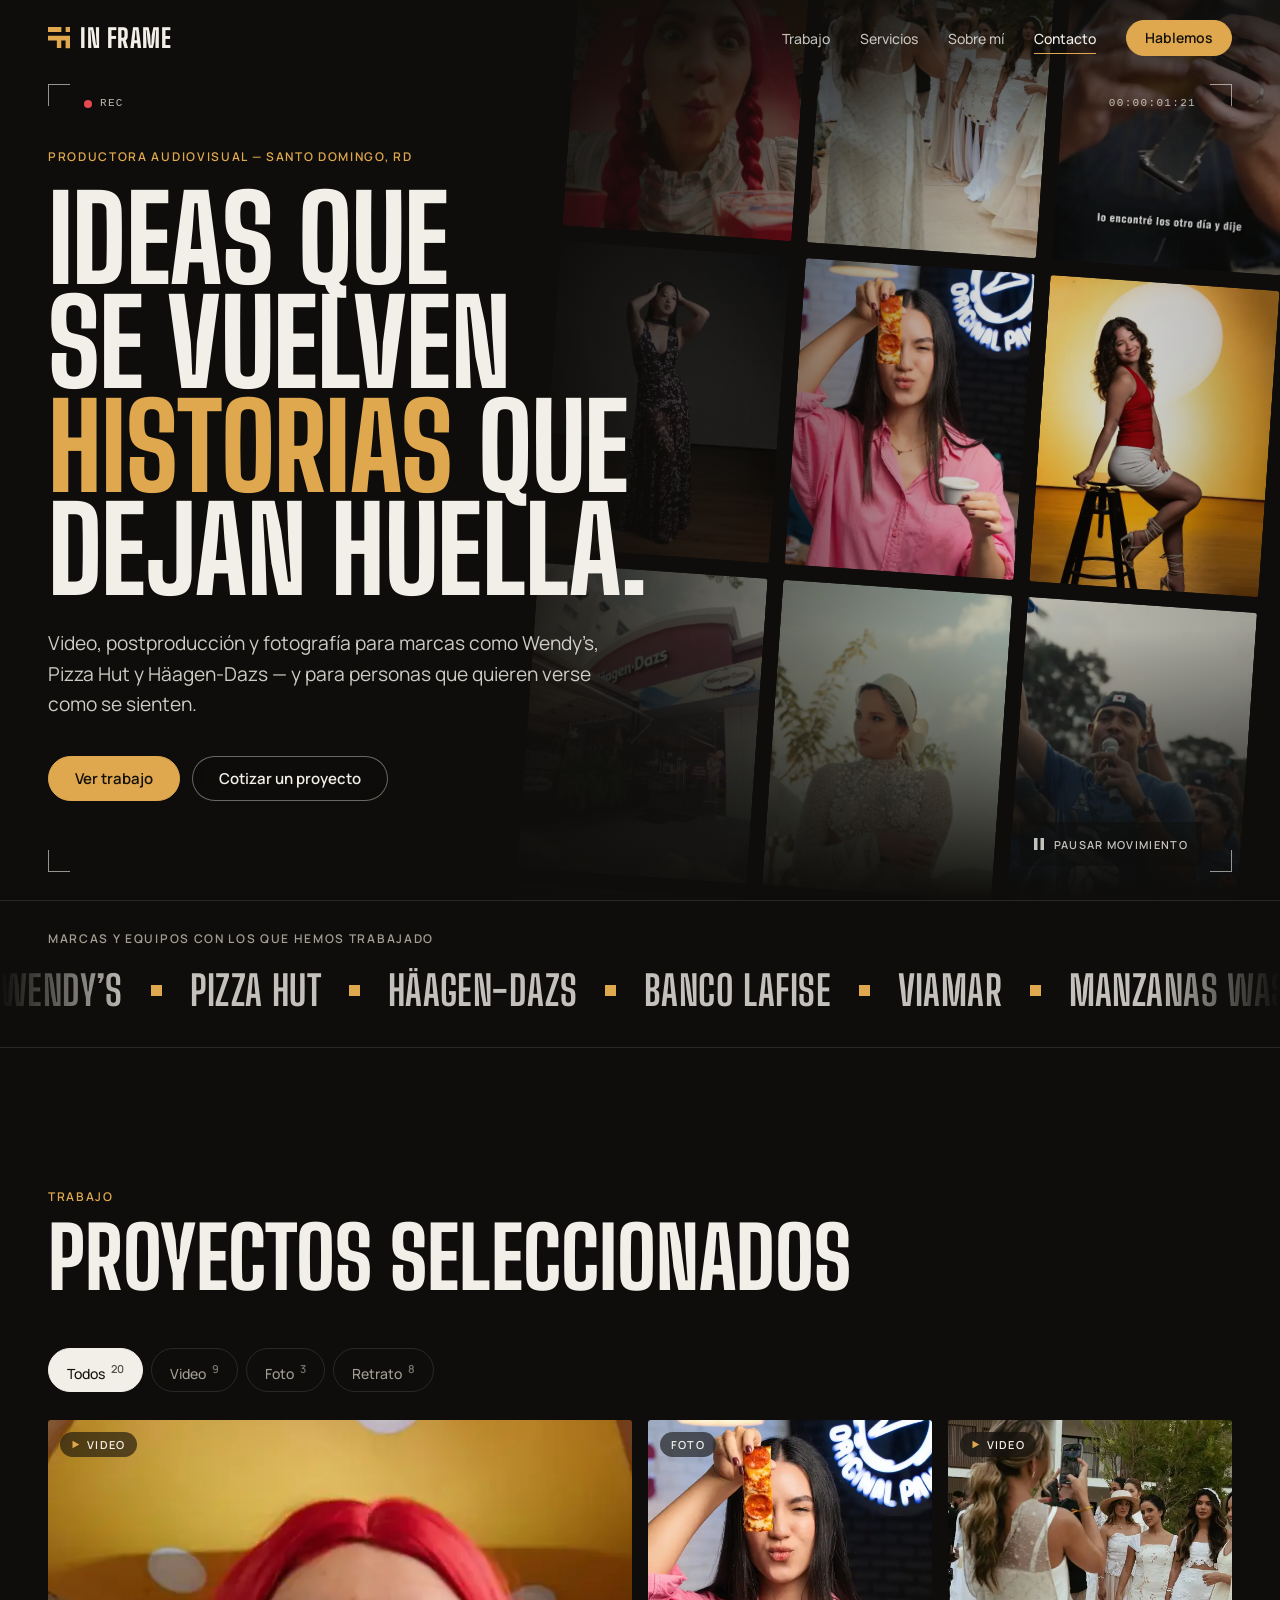
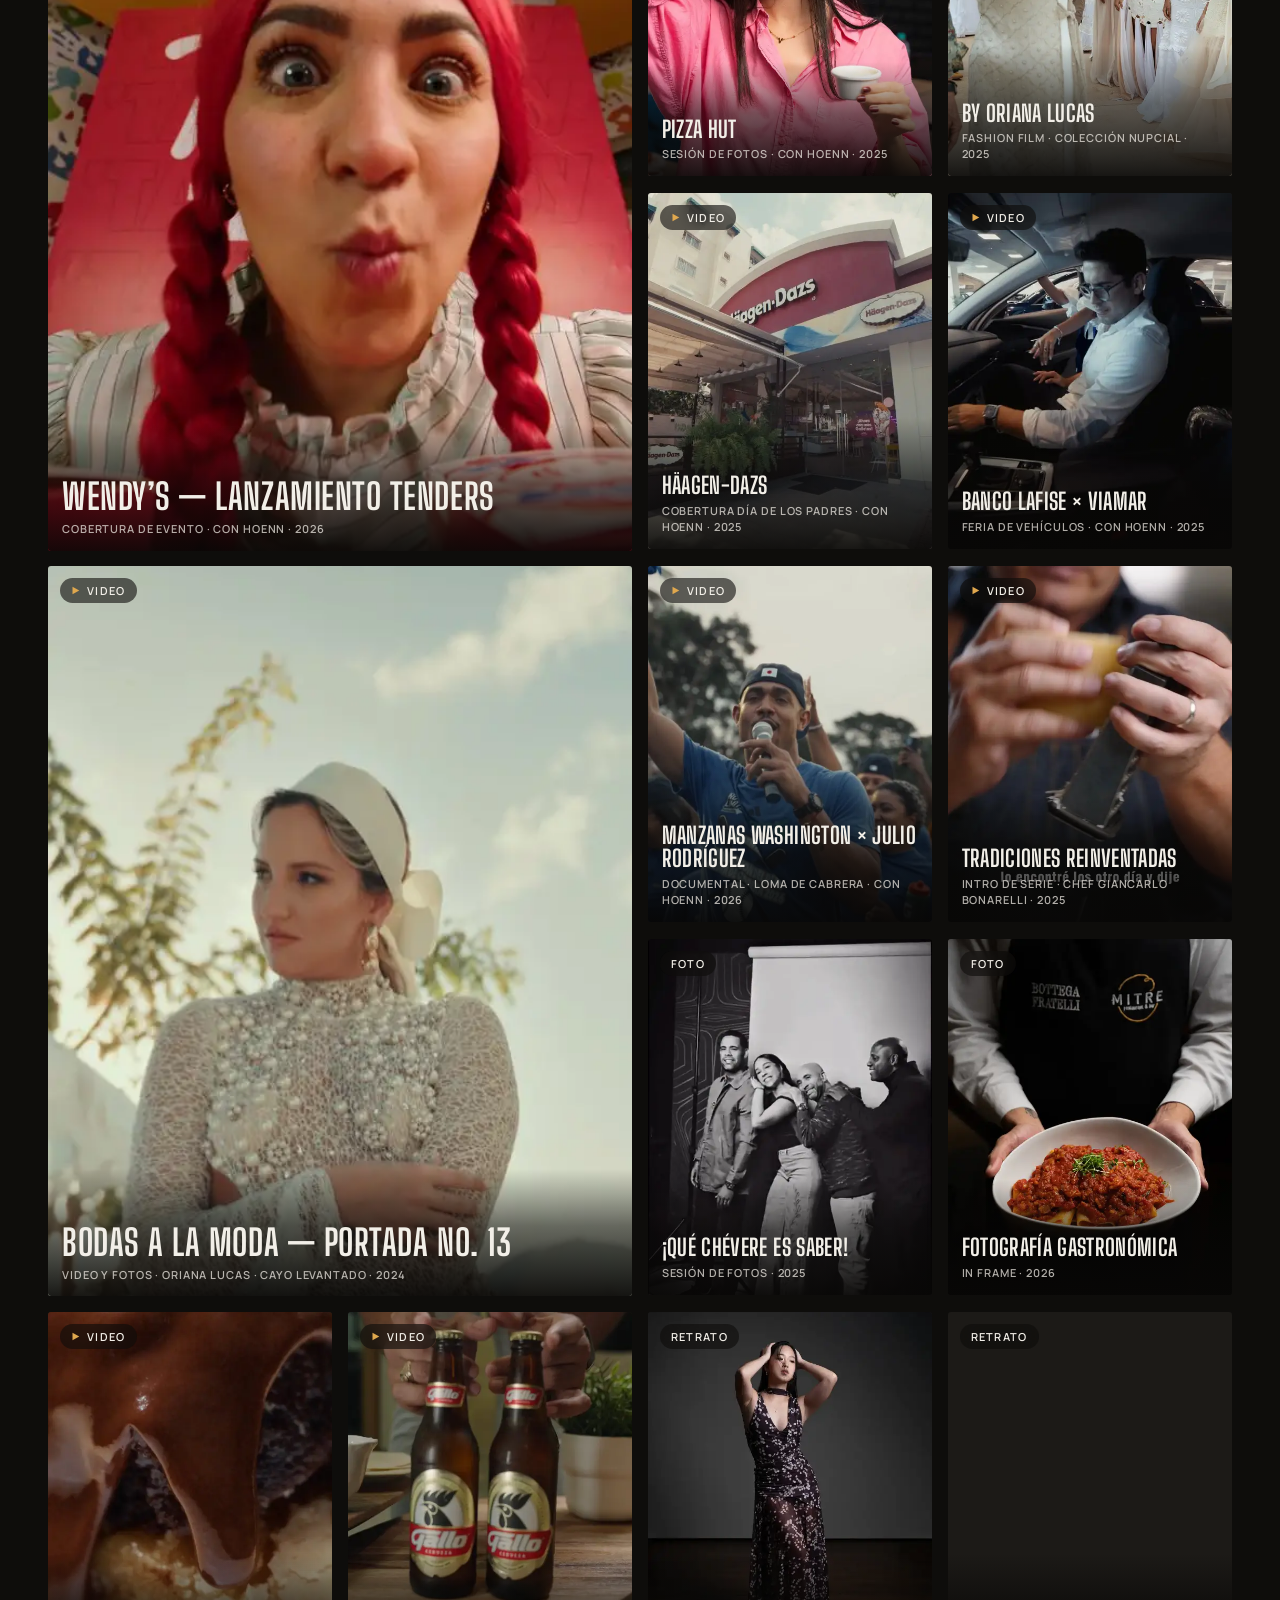
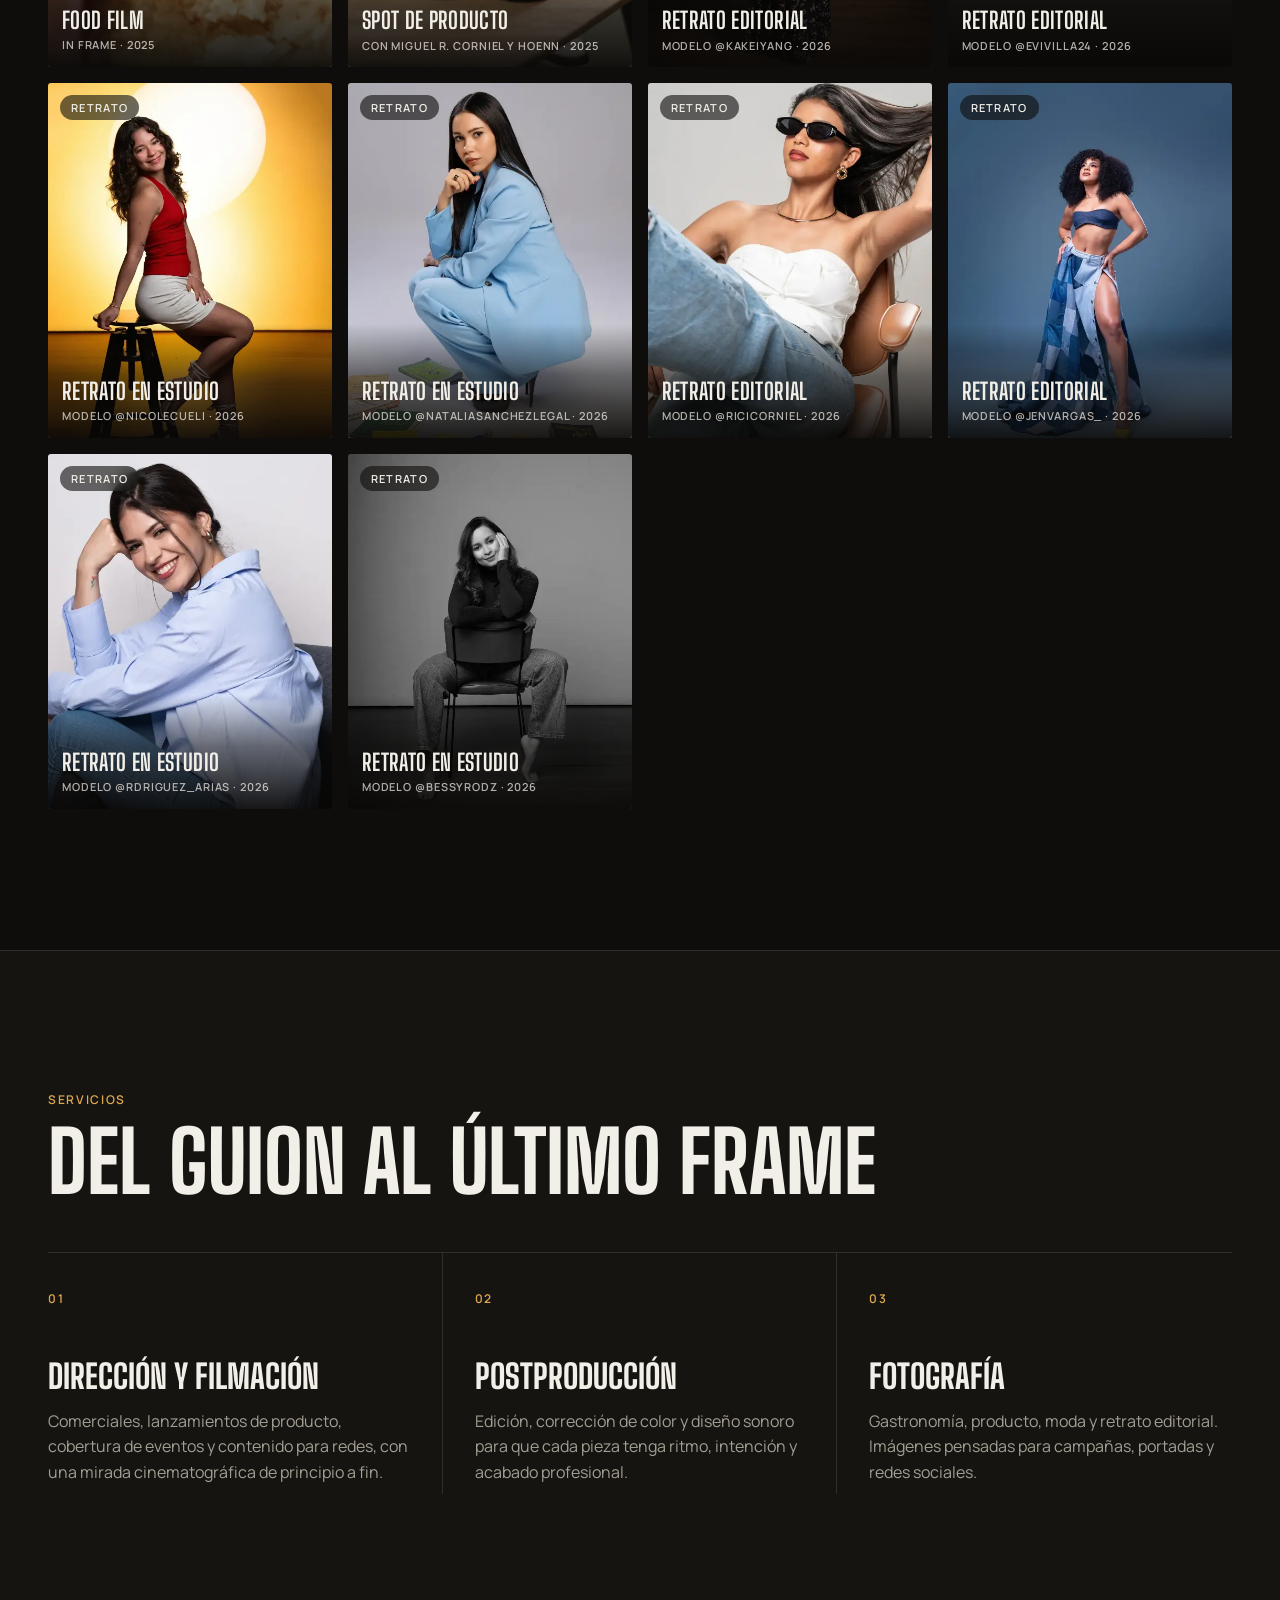
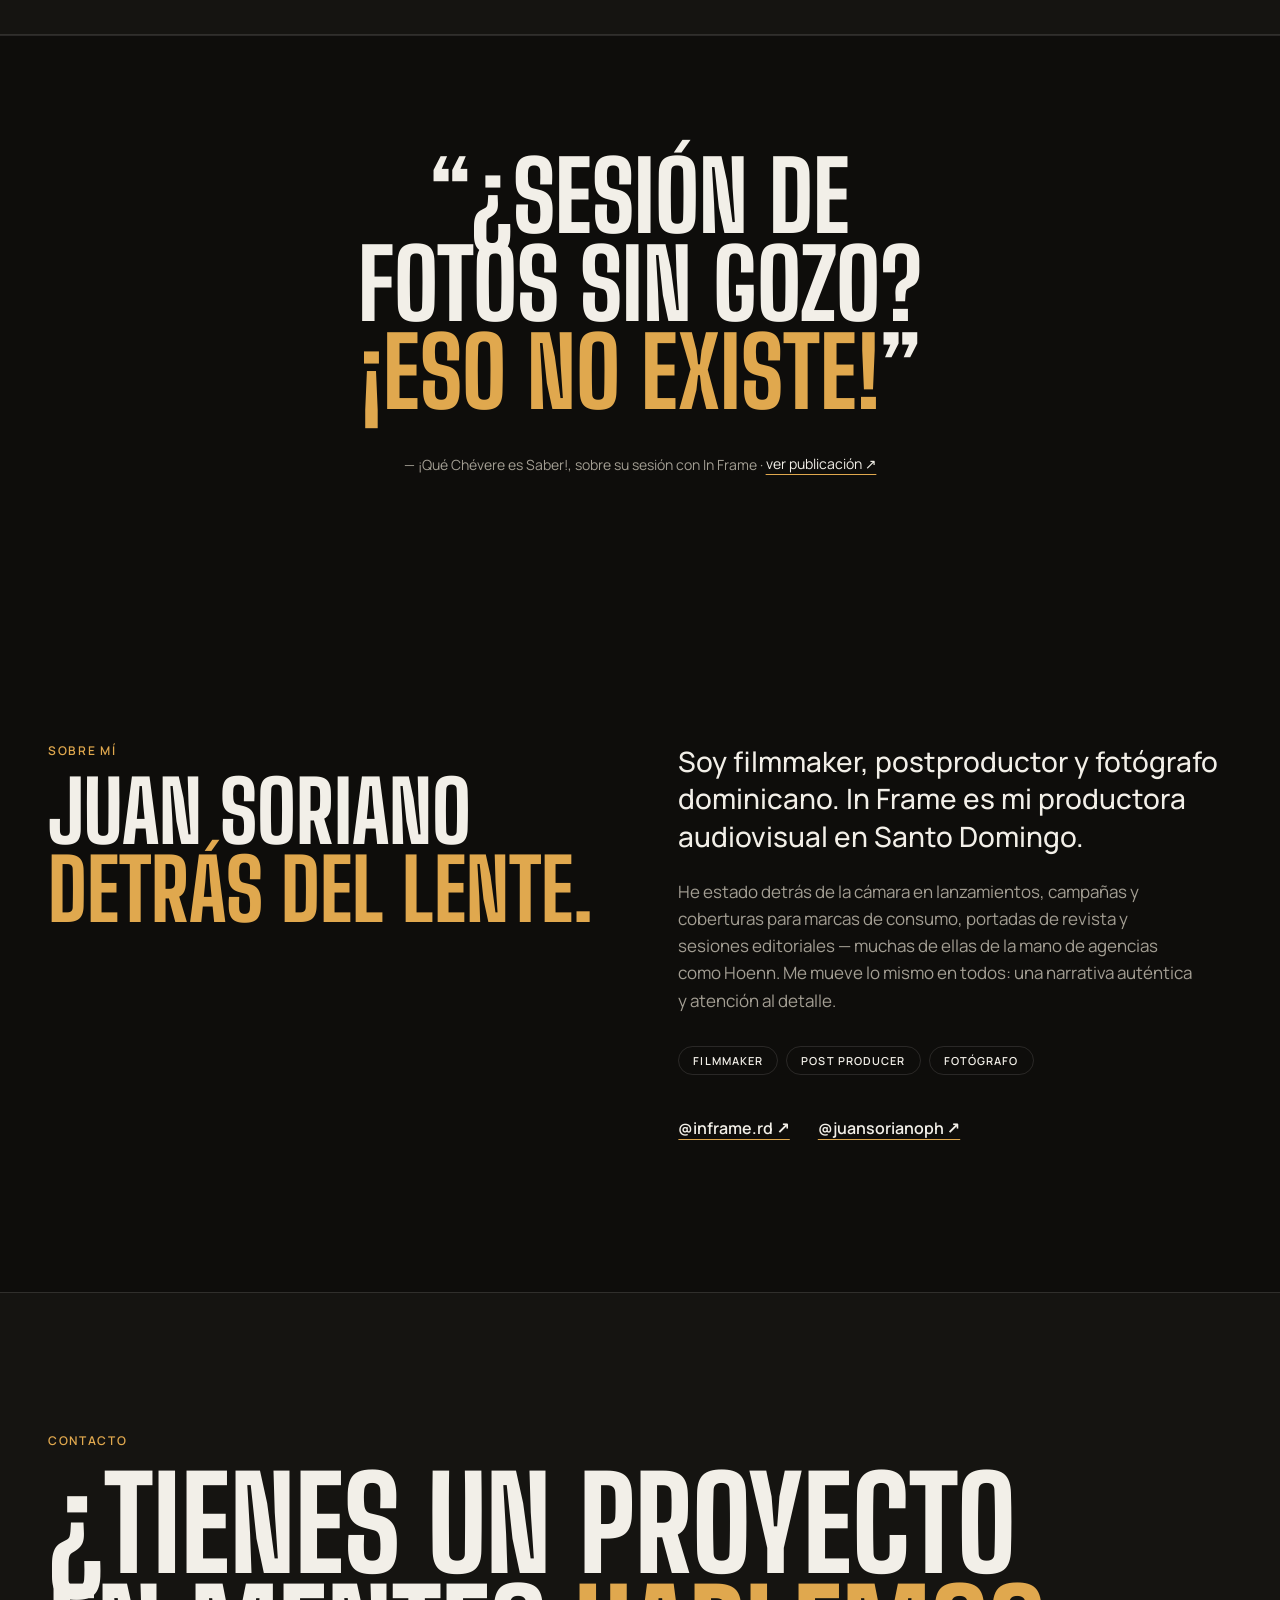
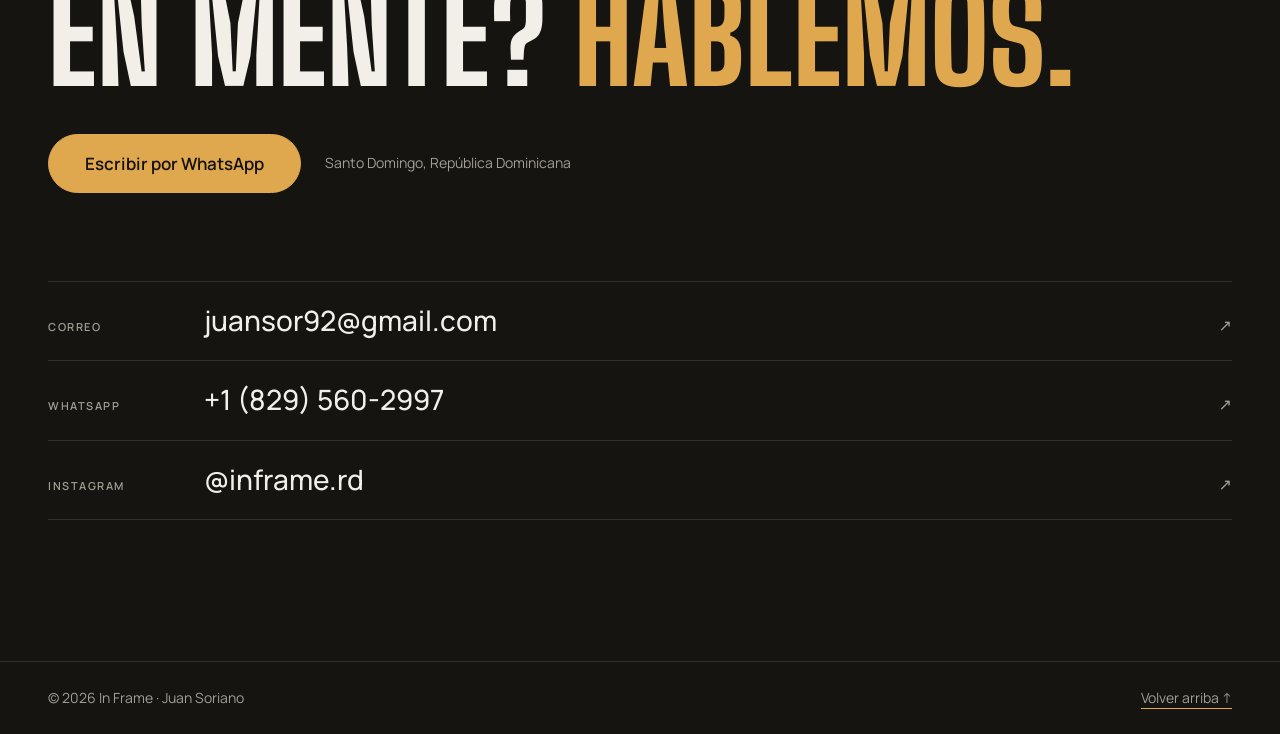
==== commit 412acae8: "Typography: Big Shoulders Display headlines, drop mono labels and section numbers Replaces Instrumen" ====
--- a/index.html
+++ b/index.html
@@ -22,7 +22,7 @@
   <link rel="icon" href="favicon.svg" type="image/svg+xml">
   <link rel="preconnect" href="https://fonts.googleapis.com">
   <link rel="preconnect" href="https://fonts.gstatic.com" crossorigin>
-  <link href="https://fonts.googleapis.com/css2?family=Instrument+Serif:ital@0;1&family=Manrope:wght@400;500;600&family=JetBrains+Mono:wght@400;500&display=swap" rel="stylesheet">
+  <link href="https://fonts.googleapis.com/css2?family=Big+Shoulders+Display:wght@700;800&family=Manrope:wght@400;500;600&display=swap" rel="stylesheet">
   <link rel="stylesheet" href="styles.css">
   <script>
     /* Play the logo intro once per visit; skip it on later page loads and for reduced motion */
@@ -101,7 +101,7 @@
     <section class="section" id="trabajo">
       <div class="wrap">
         <header class="head reveal">
-          <p class="label"><span>01</span> Trabajo</p>
+          <p class="label">Trabajo</p>
           <h2 class="title">Proyectos seleccionados</h2>
         </header>
         <div class="chips reveal" id="chips" role="group" aria-label="Filtrar por categoría"></div>
@@ -214,7 +214,7 @@
     <section class="section section--alt" id="servicios">
       <div class="wrap">
         <header class="head reveal">
-          <p class="label"><span>02</span> Servicios</p>
+          <p class="label">Servicios</p>
           <h2 class="title">Del guion al último frame</h2>
         </header>
         <ol class="services">
@@ -249,7 +249,7 @@
     <section class="section" id="sobre-mi">
       <div class="wrap about">
         <header class="head reveal">
-          <p class="label"><span>03</span> Sobre mí</p>
+          <p class="label">Sobre mí</p>
           <h2 class="title">Juan Soriano<br><em>detrás del lente.</em></h2>
         </header>
         <div class="about__body reveal">
@@ -269,7 +269,7 @@
     <!-- CONTACTO -->
     <section class="section contact" id="contacto">
       <div class="wrap">
-        <p class="label reveal"><span>04</span> Contacto</p>
+        <p class="label reveal">Contacto</p>
         <h2 class="contact__title reveal">¿Tienes un proyecto<br>en mente? <em>Hablemos.</em></h2>
         <div class="contact__cta reveal">
           <a class="btn btn--lg" data-wa href="https://wa.me/18295602997" target="_blank" rel="noopener">Escribir por WhatsApp</a>
--- a/styles.css
+++ b/styles.css
@@ -11,9 +11,9 @@
   --scrim: #080706;    /* overlays on top of photos */
   --rec: #e5484d;
   color-scheme: dark;
-  --serif: "Instrument Serif", Georgia, serif;
+  --display: "Big Shoulders Display", "Arial Narrow", Impact, sans-serif; /* condensed poster caps, echoes the blocky IF mark */
   --sans: "Manrope", system-ui, sans-serif;
-  --mono: "JetBrains Mono", ui-monospace, monospace;
+  --mono: ui-monospace, "SF Mono", "Cascadia Mono", Consolas, monospace; /* viewfinder readout only; system font, no download */
   --pad: clamp(20px, 4vw, 48px);
   --ease: cubic-bezier(0.2, 0.7, 0.2, 1);
 }
@@ -32,7 +32,9 @@
 h1, h2, h3, p, ul, ol, figure { margin: 0; }
 ul, ol { padding: 0; list-style: none; }
 button { font: inherit; color: inherit; background: none; border: 0; cursor: pointer; }
-em { font-style: italic; color: var(--accent); }
+em { font-style: normal; color: var(--accent); }
+/* everything set in the display face is uppercase */
+.brand, .hero__title, .title, .contact__title, .quote blockquote, .marquee__track li, .card__info strong, .services h3, .lightbox figcaption h3 { text-transform: uppercase; }
 :focus-visible { outline: 2px solid var(--accent); outline-offset: 3px; border-radius: 2px; }
 
 .wrap { max-width: 1280px; margin-inline: auto; padding-inline: var(--pad); }
@@ -63,7 +65,7 @@
   border-bottom: 1px solid transparent;
 }
 .nav.is-stuck { background: color-mix(in srgb, var(--bg) 82%, transparent); backdrop-filter: blur(14px); border-color: var(--line); padding-block: 12px; }
-.brand { display: inline-flex; align-items: center; gap: 10px; min-height: 44px; font: 400 1.5rem/1 var(--serif); }
+.brand { display: inline-flex; align-items: center; gap: 10px; min-height: 44px; font: 800 1.625rem/1 var(--display); letter-spacing: 0.02em; }
 .brand__mark { width: 22px; height: 21.5px; flex: none; fill: var(--accent); }
 
 /* ---------- Logo intro ---------- */
@@ -96,7 +98,7 @@
     opacity: 0; visibility: hidden; transition: opacity 0.3s, visibility 0.3s;
   }
   .nav__links.is-open { opacity: 1; visibility: visible; transition: opacity 0.3s, visibility 0s; }
-  .nav__links a:not(.btn) { font: 400 2.75rem/1.15 var(--serif); color: var(--text); }
+  .nav__links a:not(.btn) { font: 800 3.25rem/1.1 var(--display); text-transform: uppercase; color: var(--text); }
   .nav__links .btn { margin-top: 28px; padding: 16px 28px; font-size: 1rem; }
 }
 
@@ -120,8 +122,8 @@
   .hero__shade { background: linear-gradient(180deg, color-mix(in srgb, var(--bg) 88%, transparent) 0%, color-mix(in srgb, var(--bg) 74%, transparent) 35%, color-mix(in srgb, var(--bg) 90%, transparent) 75%, var(--bg) 100%); }
 }
 .hero__body { width: 100%; padding-block: 140px clamp(72px, 11vh, 120px); }
-.eyebrow { font: 500 0.75rem/1.4 var(--mono); letter-spacing: 0.14em; text-transform: uppercase; color: var(--accent); margin-bottom: 22px; }
-.hero__title { font: 400 clamp(2.875rem, 8.6vw, 8.25rem)/0.96 var(--serif); letter-spacing: -0.02em; max-width: 13ch; text-wrap: balance; }
+.eyebrow { font: 600 0.75rem/1.4 var(--sans); letter-spacing: 0.14em; text-transform: uppercase; color: var(--accent); margin-bottom: 22px; }
+.hero__title { font: 800 clamp(3.5rem, 9.2vw, 8.75rem)/0.88 var(--display); letter-spacing: -0.005em; max-width: 12ch; text-wrap: balance; }
 .hero__text { margin-top: 26px; max-width: 46ch; font-size: clamp(1rem, 1.5vw, 1.25rem); color: color-mix(in srgb, var(--text) 84%, transparent); }
 .hero__cta { display: flex; flex-wrap: wrap; gap: 12px; margin-top: 36px; }
 
@@ -140,7 +142,7 @@
 @media (max-width: 640px) { .finder { inset: 76px 14px 14px; } }
 
 /* pause / resume all looping motion (WCAG 2.2.2) */
-.motion { position: absolute; right: calc(var(--pad) + 30px); bottom: 34px; z-index: 2; display: none; align-items: center; gap: 10px; min-height: 44px; padding: 0 14px; border-radius: 3px; font: 500 0.6875rem/1 var(--mono); letter-spacing: 0.12em; text-transform: uppercase; color: color-mix(in srgb, var(--text) 80%, transparent); background: color-mix(in srgb, var(--bg) 55%, transparent); transition: color 0.25s, background 0.25s; }
+.motion { position: absolute; right: calc(var(--pad) + 30px); bottom: 34px; z-index: 2; display: none; align-items: center; gap: 10px; min-height: 44px; padding: 0 14px; border-radius: 3px; font: 600 0.6875rem/1 var(--sans); letter-spacing: 0.12em; text-transform: uppercase; color: color-mix(in srgb, var(--text) 80%, transparent); background: color-mix(in srgb, var(--bg) 55%, transparent); transition: color 0.25s, background 0.25s; }
 .js .motion { display: inline-flex; }
 .motion:hover { color: var(--text); background: color-mix(in srgb, var(--bg) 85%, transparent); }
 .motion svg { width: 10px; height: 12px; fill: currentColor; flex: none; }
@@ -159,30 +161,30 @@
 .js .marquee { padding-inline: 0; overflow: hidden; -webkit-mask-image: linear-gradient(90deg, transparent, #000 10%, #000 90%, transparent); mask-image: linear-gradient(90deg, transparent, #000 10%, #000 90%, transparent); }
 .js .marquee__track { flex-wrap: nowrap; width: max-content; animation: slide 40s linear infinite; }
 .marquee:hover .marquee__track { animation-play-state: paused; }
-.marquee__track li { font: 400 clamp(1.625rem, 3vw, 2.5rem)/1.1 var(--serif); white-space: nowrap; padding-right: 28px; color: color-mix(in srgb, var(--text) 80%, transparent); }
-.marquee__track li::after { content: "✦"; font-size: 0.45em; color: var(--accent); margin-left: 28px; vertical-align: middle; }
+.marquee__track li { display: flex; align-items: center; font: 700 clamp(1.75rem, 3.2vw, 2.75rem)/1.1 var(--display); letter-spacing: 0.01em; white-space: nowrap; padding-right: 28px; color: color-mix(in srgb, var(--text) 80%, transparent); }
+.marquee__track li::after { content: ""; width: 0.26em; height: 0.26em; background: var(--accent); margin-left: 28px; }
 @keyframes slide { to { transform: translateX(-50%); } }
 
 /* ---------- Quote ---------- */
 .quote { padding: clamp(64px, 9vw, 120px) 0; border-top: 1px solid var(--line); text-align: center; }
-.quote blockquote { margin: 0 auto; max-width: 18ch; font: 400 clamp(2.25rem, 6vw, 5.25rem)/1.02 var(--serif); letter-spacing: -0.015em; text-wrap: balance; }
+.quote blockquote { margin: 0 auto; max-width: 16ch; font: 800 clamp(2.75rem, 7.5vw, 6.5rem)/0.92 var(--display); text-wrap: balance; }
 .quote figcaption { margin-top: 26px; color: var(--muted); font-size: 0.875rem; }
 .quote figcaption a { color: var(--text); }
 /* inline text links: 44px tall hit area, accent underline */
 .quote figcaption a, .about__links a, .footer a, .lightbox figcaption a { display: inline-flex; align-items: center; min-height: 44px; text-decoration: underline; text-decoration-color: var(--accent); text-decoration-thickness: 1px; text-underline-offset: 5px; }
-.label { font: 500 0.75rem/1.4 var(--mono); letter-spacing: 0.14em; text-transform: uppercase; color: var(--muted); }
-.label span { color: var(--accent); margin-right: 10px; }
+.label { font: 600 0.75rem/1.4 var(--sans); letter-spacing: 0.14em; text-transform: uppercase; color: var(--muted); }
+.head .label, .contact .label { color: var(--accent); }
 
 /* ---------- Sections ---------- */
 .section { padding: clamp(80px, 11vw, 150px) 0; }
 .section--alt { background: var(--bg-alt); border-block: 1px solid var(--line); }
 .head { margin-bottom: clamp(32px, 4vw, 56px); }
-.title { font: 400 clamp(2.375rem, 5.6vw, 5rem)/1 var(--serif); letter-spacing: -0.015em; margin-top: 16px; text-wrap: balance; }
+.title { font: 800 clamp(2.75rem, 6.6vw, 6rem)/0.92 var(--display); margin-top: 14px; text-wrap: balance; }
 
 /* ---------- Work ---------- */
 .chips { display: flex; flex-wrap: wrap; gap: 8px; margin-bottom: 28px; }
 .chip { border: 1px solid var(--line); color: var(--muted); min-height: 44px; padding: 10px 18px; border-radius: 999px; font: 500 0.875rem/1 var(--sans); transition: color 0.25s, border-color 0.25s, background 0.25s; }
-.chip sup { font: 500 0.6875rem var(--mono); margin-left: 6px; opacity: 0.7; }
+.chip sup { font: 600 0.6875rem var(--sans); margin-left: 6px; opacity: 0.7; }
 .chip:hover { color: var(--text); border-color: color-mix(in srgb, var(--text) 40%, transparent); }
 .chip[aria-pressed="true"] { background: var(--text); border-color: var(--text); color: var(--ink); }
 
@@ -193,12 +195,12 @@
 .card.is-hidden { display: none; }
 .card img { position: absolute; inset: 0; width: 100%; height: 100%; object-fit: cover; transition: transform 1s var(--ease); }
 .card:hover img, .card:focus-visible img { transform: scale(1.05); }
-.card__badge { position: absolute; top: 12px; left: 12px; display: inline-flex; align-items: center; gap: 7px; padding: 7px 11px; border-radius: 999px; background: color-mix(in srgb, var(--bg) 60%, transparent); backdrop-filter: blur(8px); font: 500 0.6875rem/1 var(--mono); letter-spacing: 0.12em; text-transform: uppercase; }
+.card__badge { position: absolute; top: 12px; left: 12px; display: inline-flex; align-items: center; gap: 7px; padding: 7px 11px; border-radius: 999px; background: color-mix(in srgb, var(--bg) 60%, transparent); backdrop-filter: blur(8px); font: 600 0.6875rem/1 var(--sans); letter-spacing: 0.12em; text-transform: uppercase; }
 .card__badge svg { color: var(--accent); }
 .card__info { position: absolute; inset: auto 0 0 0; padding: 56px 14px 14px; background: linear-gradient(0deg, color-mix(in srgb, var(--scrim) 92%, transparent), color-mix(in srgb, var(--scrim) 55%, transparent) 55%, transparent); display: flex; flex-direction: column; gap: 5px; }
-.card__info strong { font: 400 clamp(1.1875rem, 1.7vw, 1.5rem)/1.1 var(--serif); }
+.card__info strong { font: 700 clamp(1.25rem, 1.8vw, 1.625rem)/1.02 var(--display); letter-spacing: 0.015em; }
 .card--big .card__info strong { font-size: clamp(1.375rem, 2.8vw, 2.5rem); }
-.card__info small { font: 500 0.6875rem/1.45 var(--mono); letter-spacing: 0.08em; text-transform: uppercase; color: color-mix(in srgb, var(--text) 72%, transparent); }
+.card__info small { font: 600 0.6875rem/1.45 var(--sans); letter-spacing: 0.08em; text-transform: uppercase; color: color-mix(in srgb, var(--text) 72%, transparent); }
 @media (max-width: 1000px) { .grid { grid-template-columns: repeat(3, 1fr); } }
 @media (max-width: 640px) {
   .grid { grid-template-columns: repeat(2, 1fr); }
@@ -212,8 +214,8 @@
 .services li { padding: 32px 32px 8px 0; border-right: 1px solid var(--line); }
 .services li + li { padding-left: 32px; }
 .services li:last-child { border-right: 0; padding-right: 0; }
-.services__n { font: 500 0.75rem var(--mono); letter-spacing: 0.14em; color: var(--accent); }
-.services h3 { font: 400 clamp(1.625rem, 2.6vw, 2.25rem)/1.1 var(--serif); margin: 48px 0 14px; }
+.services__n { font: 600 0.75rem var(--sans); letter-spacing: 0.14em; color: var(--accent); }
+.services h3 { font: 800 clamp(1.625rem, 2.6vw, 2.25rem)/1.1 var(--display); margin: 48px 0 14px; }
 .services p { color: var(--muted); max-width: 36ch; }
 @media (max-width: 860px) {
   .services { grid-template-columns: 1fr; }
@@ -225,9 +227,9 @@
 .about { display: grid; grid-template-columns: 1fr 1fr; gap: clamp(32px, 6vw, 96px); align-items: start; }
 .about .head { margin-bottom: 0; position: sticky; top: 110px; }
 .about__body p { color: var(--muted); font-size: 1.0625rem; max-width: 52ch; }
-.about__body .about__lead { font: 400 clamp(1.5rem, 2.6vw, 2.125rem)/1.25 var(--serif); color: var(--text); margin-bottom: 22px; }
+.about__body .about__lead { font: 500 clamp(1.375rem, 2.2vw, 1.75rem)/1.35 var(--sans); color: var(--text); margin-bottom: 22px; }
 .tags { display: flex; flex-wrap: wrap; gap: 8px; margin: 32px 0; }
-.tags li { border: 1px solid var(--line); border-radius: 999px; padding: 8px 14px; font: 500 0.6875rem/1 var(--mono); letter-spacing: 0.1em; text-transform: uppercase; }
+.tags li { border: 1px solid var(--line); border-radius: 999px; padding: 8px 14px; font: 600 0.6875rem/1 var(--sans); letter-spacing: 0.1em; text-transform: uppercase; }
 .about__links { display: flex; flex-wrap: wrap; gap: 0 28px; }
 .about__links a { font-weight: 600; transition: color 0.25s; }
 .about__links a:hover { color: var(--accent); }
@@ -235,14 +237,14 @@
 
 /* ---------- Contact ---------- */
 .contact { background: var(--bg-alt); border-top: 1px solid var(--line); }
-.contact__title { font: 400 clamp(2.75rem, 8vw, 7.75rem)/0.98 var(--serif); letter-spacing: -0.02em; margin: 22px 0 40px; }
+.contact__title { font: 800 clamp(3.25rem, 10vw, 9.5rem)/0.88 var(--display); margin: 18px 0 40px; }
 .contact__cta { display: flex; flex-wrap: wrap; align-items: center; gap: 16px 24px; margin-bottom: clamp(48px, 7vw, 88px); }
 .contact__note { color: var(--muted); font-size: 0.875rem; }
 .channels { border-top: 1px solid var(--line); }
 .channels a { display: grid; grid-template-columns: 140px 1fr auto; align-items: baseline; gap: 16px; padding: 22px 0; border-bottom: 1px solid var(--line); transition: color 0.25s, padding 0.35s var(--ease); }
 .channels a:hover { color: var(--accent); padding-left: 12px; }
-.channels small { font: 500 0.6875rem var(--mono); letter-spacing: 0.14em; text-transform: uppercase; color: var(--muted); }
-.channels span { font: 400 clamp(1.375rem, 2.8vw, 2.25rem)/1.1 var(--serif); overflow-wrap: anywhere; }
+.channels small { font: 600 0.6875rem var(--sans); letter-spacing: 0.14em; text-transform: uppercase; color: var(--muted); }
+.channels span { font: 500 clamp(1.125rem, 2.2vw, 1.75rem)/1.2 var(--sans); overflow-wrap: anywhere; }
 .channels i { font-style: normal; color: var(--muted); }
 @media (max-width: 560px) { .channels a { grid-template-columns: 1fr auto; } .channels small { grid-column: 1 / -1; } }
 
@@ -265,8 +267,8 @@
 .lightbox__media img { max-height: calc(100dvh - 230px); }
 .lightbox figcaption { text-align: center; }
 .lightbox figcaption a { margin-top: 2px; font-size: 0.8125rem; font-weight: 600; }
-.lightbox figcaption h3 { font: 400 1.75rem/1.1 var(--serif); }
-.lightbox figcaption p { margin-top: 6px; font: 500 0.6875rem var(--mono); letter-spacing: 0.12em; text-transform: uppercase; color: var(--muted); }
+.lightbox figcaption h3 { font: 700 1.875rem/1.05 var(--display); letter-spacing: 0.01em; }
+.lightbox figcaption p { margin-top: 6px; font: 600 0.6875rem var(--sans); letter-spacing: 0.12em; text-transform: uppercase; color: var(--muted); }
 .lightbox__close { position: absolute; top: 18px; right: 20px; width: 44px; height: 44px; border-radius: 50%; border: 1px solid var(--line); font-size: 0.9375rem; z-index: 2; }
 .lightbox__nav { width: 48px; height: 48px; border-radius: 50%; border: 1px solid var(--line); margin: 0 auto; font-size: 1.125rem; transition: background 0.25s, color 0.25s; }
 .lightbox__nav:hover, .lightbox__close:hover { background: var(--text); color: var(--ink); }
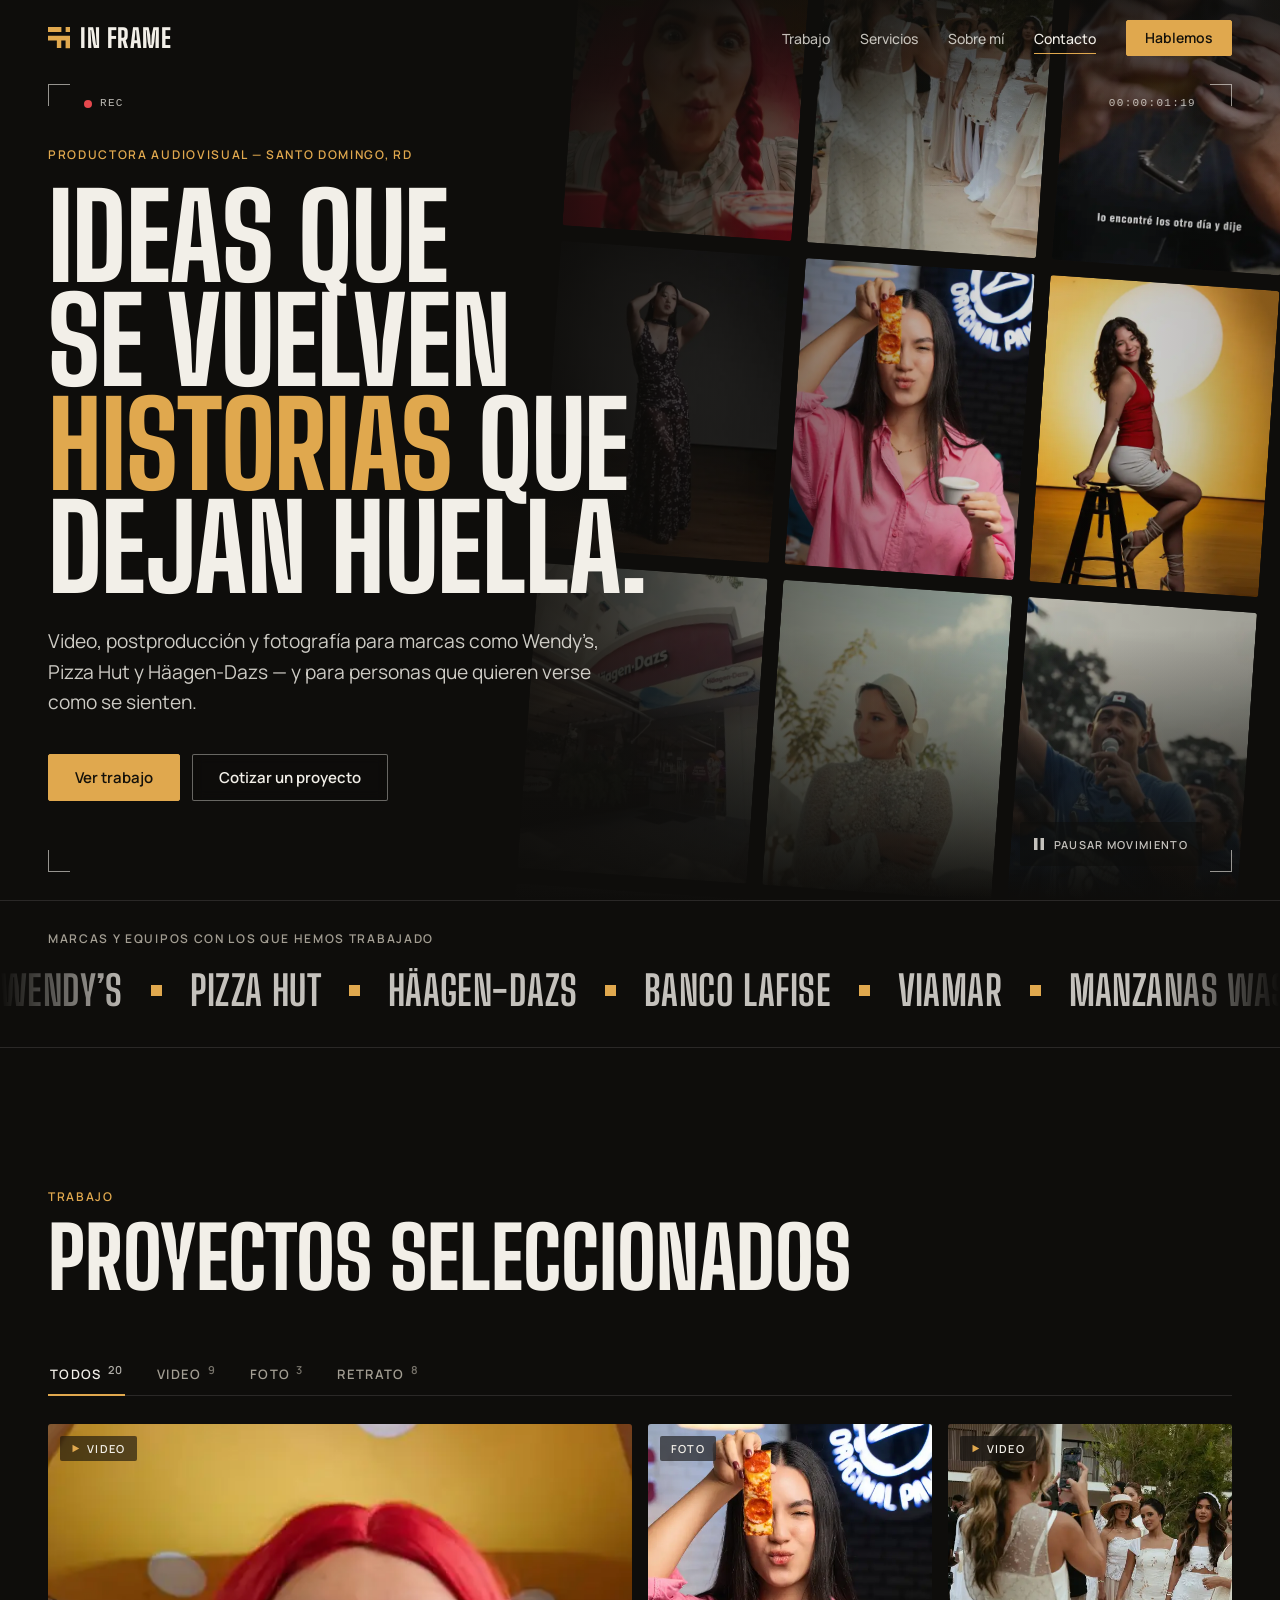
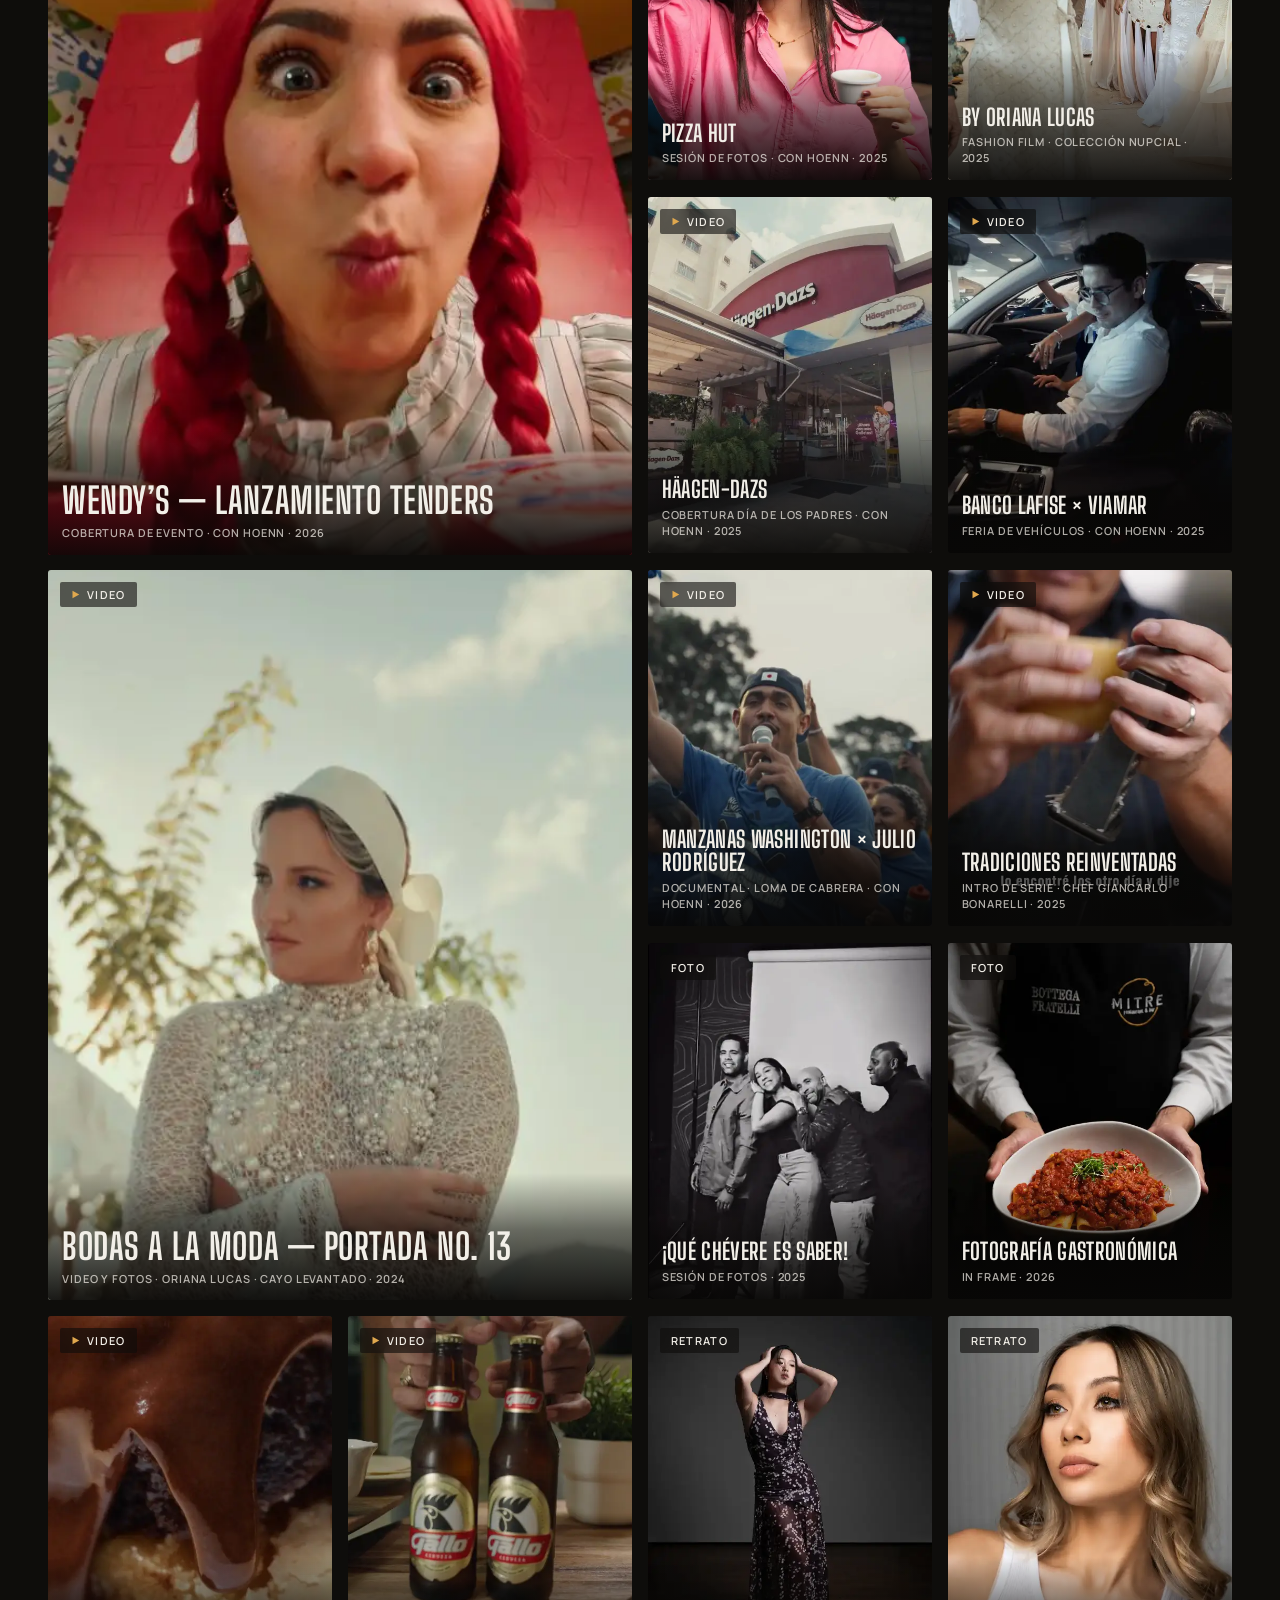
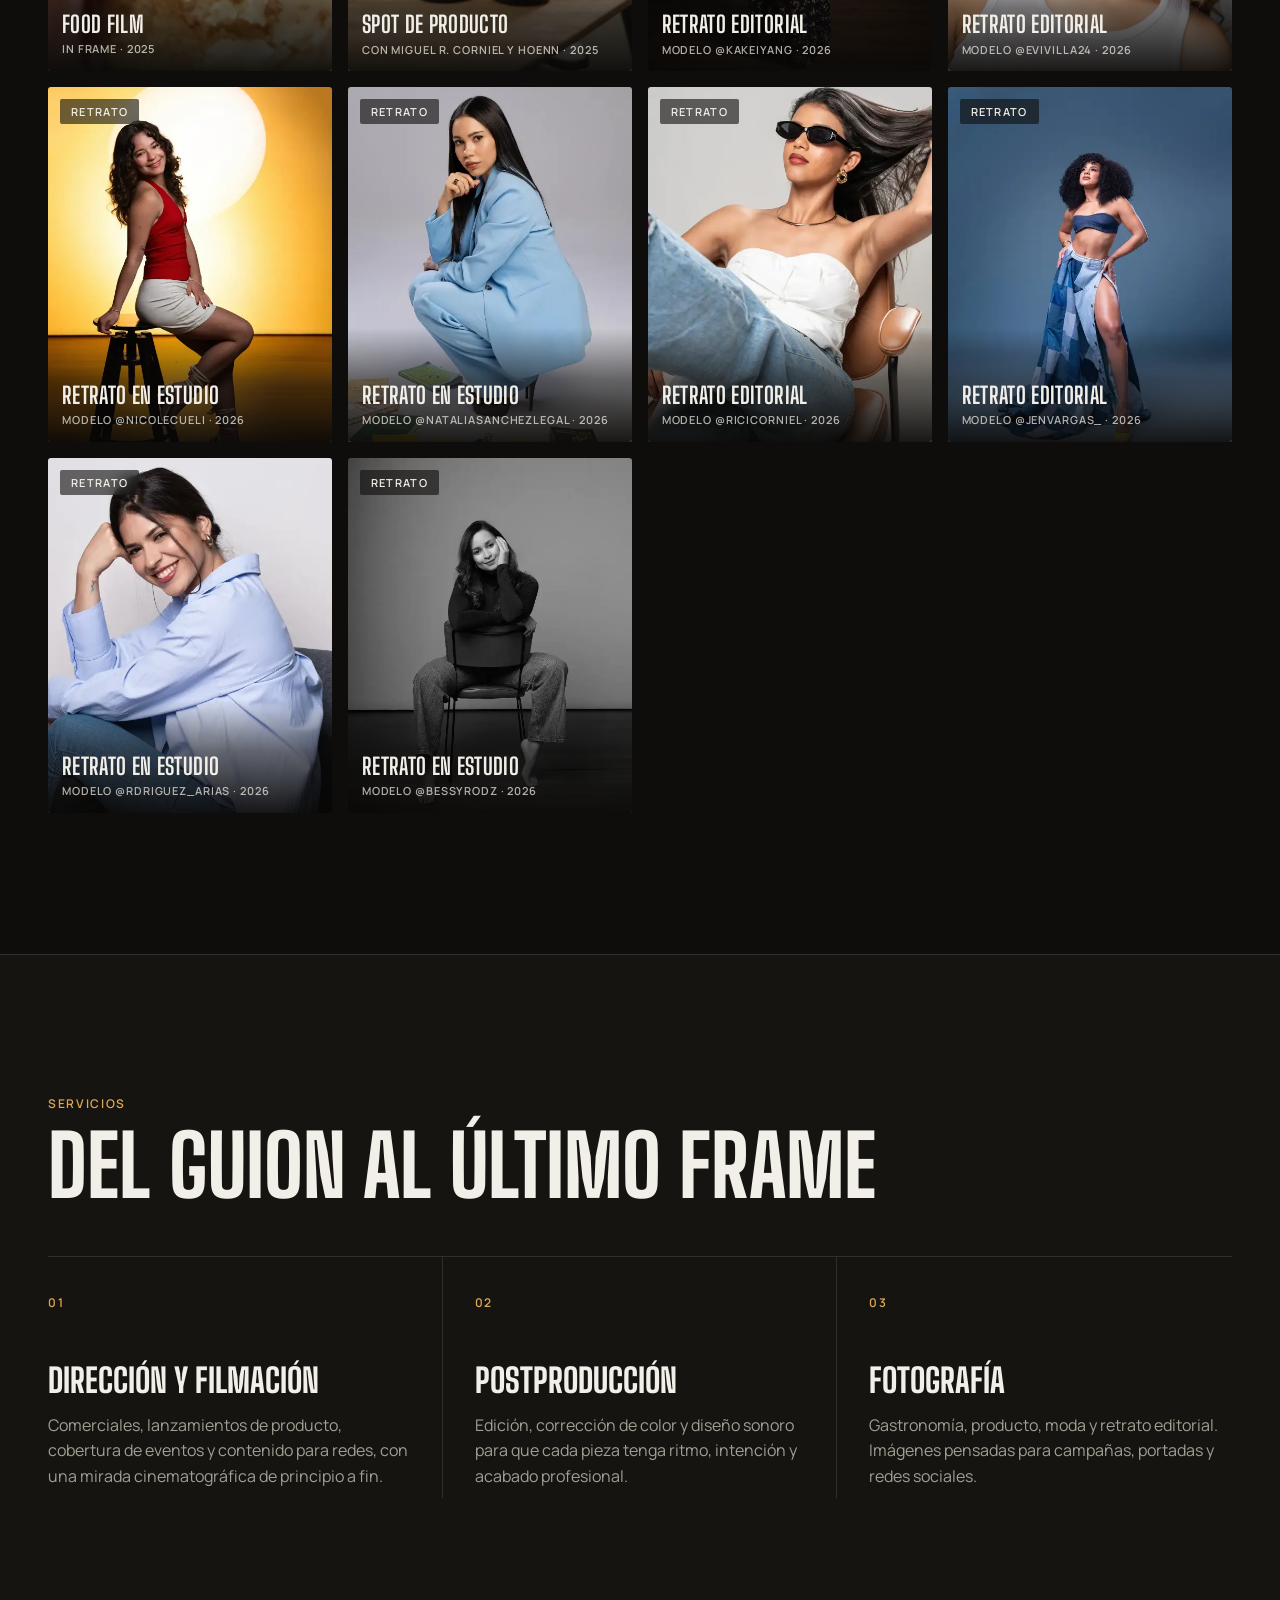
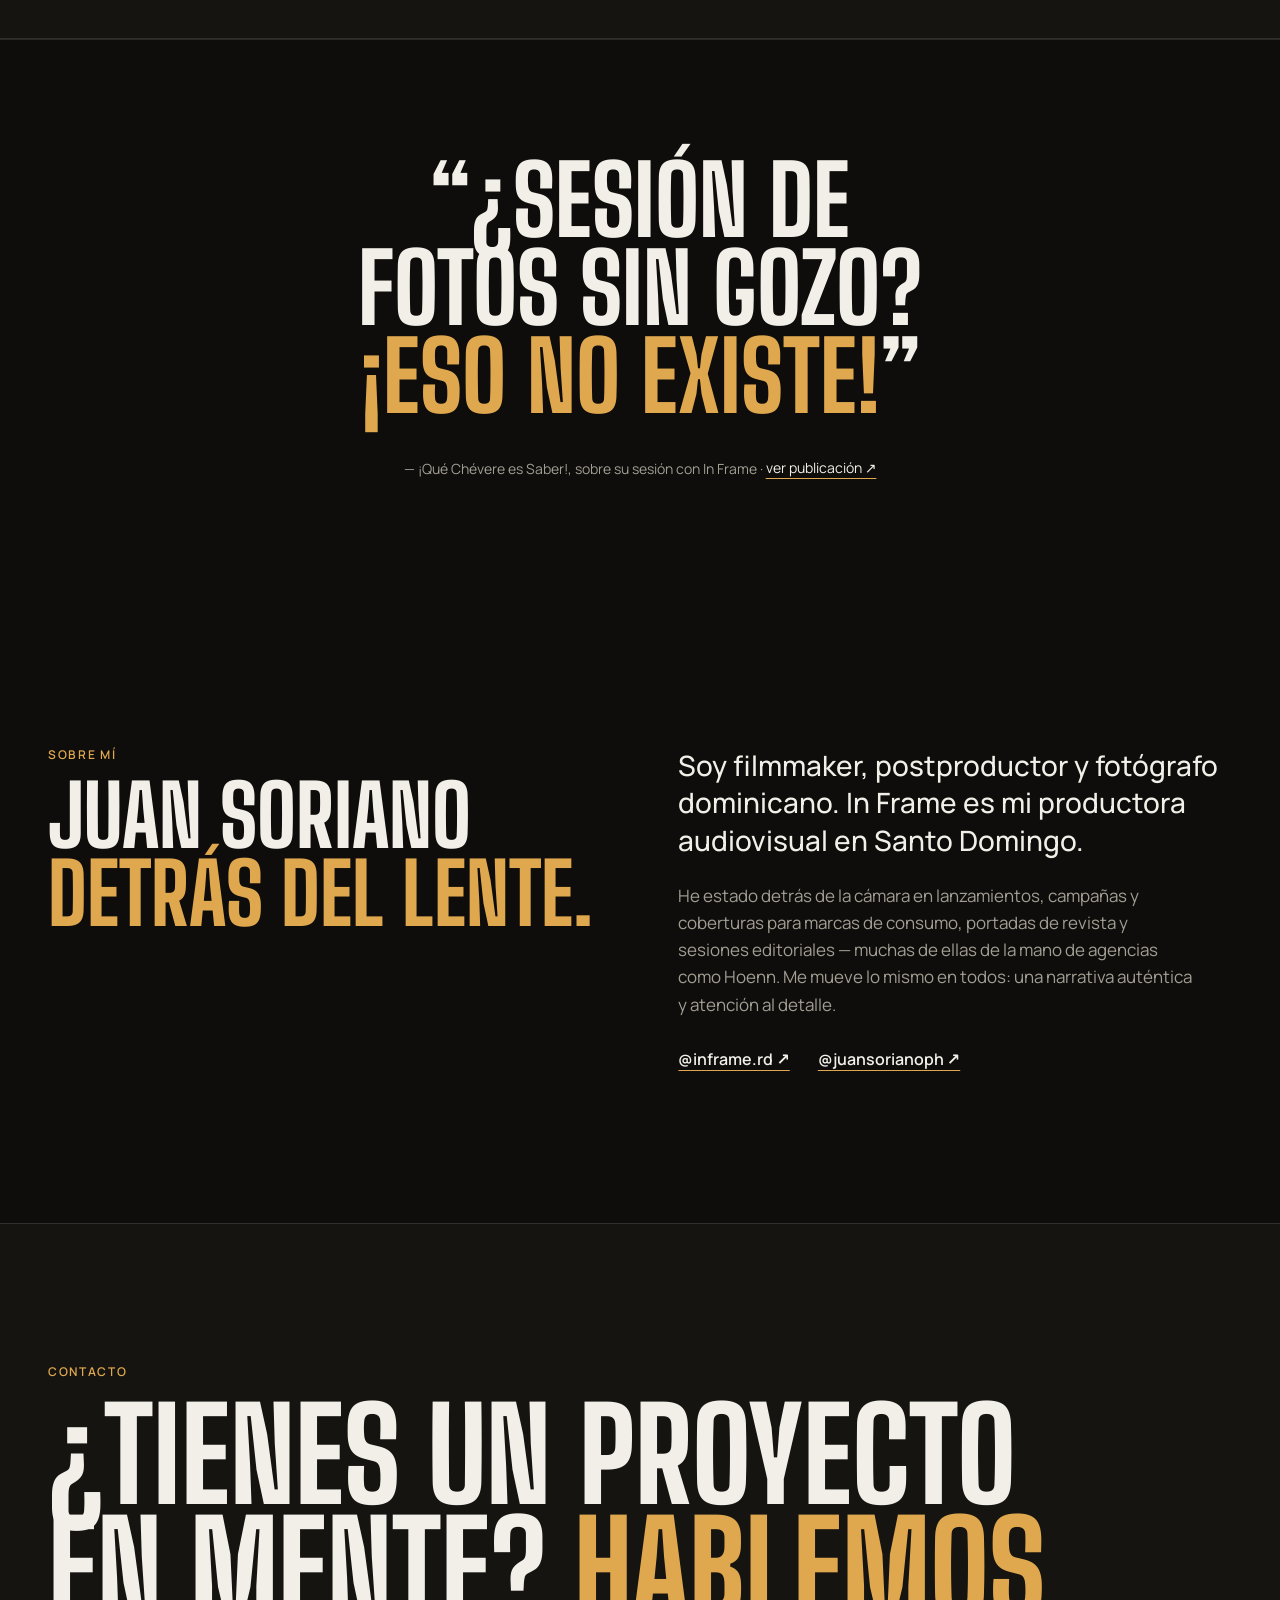
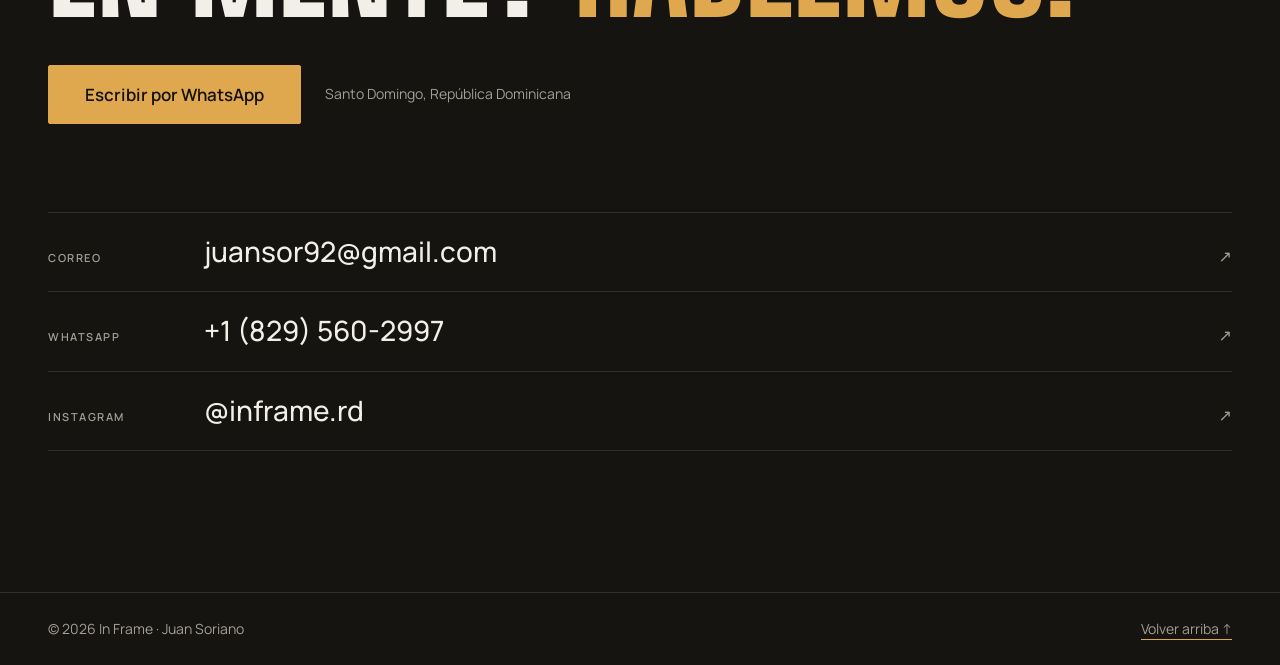
==== commit 671af75e: "Shapes: square buttons and badges, tab-style filters, remove redundant role tags Co-Authored-By: Cla" ====
--- a/index.html
+++ b/index.html
@@ -255,9 +255,6 @@
         <div class="about__body reveal">
           <p class="about__lead">Soy filmmaker, postproductor y fotógrafo dominicano. In Frame es mi productora audiovisual en Santo Domingo.</p>
           <p>He estado detrás de la cámara en lanzamientos, campañas y coberturas para marcas de consumo, portadas de revista y sesiones editoriales — muchas de ellas de la mano de agencias como Hoenn. Me mueve lo mismo en todos: una narrativa auténtica y atención al detalle.</p>
-          <ul class="tags">
-            <li>Filmmaker</li><li>Post Producer</li><li>Fotógrafo</li>
-          </ul>
           <div class="about__links">
             <a href="https://www.instagram.com/inframe.rd" target="_blank" rel="noopener">@inframe.rd ↗</a>
             <a href="https://www.instagram.com/juansorianoph" target="_blank" rel="noopener">@juansorianoph ↗</a>
--- a/styles.css
+++ b/styles.css
@@ -44,7 +44,7 @@
 /* ---------- Buttons ---------- */
 .btn {
   display: inline-flex; align-items: center; gap: 10px;
-  padding: 14px 26px; border-radius: 999px;
+  padding: 15px 26px; border-radius: 2px;
   background: var(--accent); color: var(--ink);
   font: 600 0.9375rem/1 var(--sans);
   border: 1px solid var(--accent);
@@ -182,11 +182,12 @@
 .title { font: 800 clamp(2.75rem, 6.6vw, 6rem)/0.92 var(--display); margin-top: 14px; text-wrap: balance; }
 
 /* ---------- Work ---------- */
-.chips { display: flex; flex-wrap: wrap; gap: 8px; margin-bottom: 28px; }
-.chip { border: 1px solid var(--line); color: var(--muted); min-height: 44px; padding: 10px 18px; border-radius: 999px; font: 500 0.875rem/1 var(--sans); transition: color 0.25s, border-color 0.25s, background 0.25s; }
+/* filters read as tabs: plain labels on a rule, the active one underlined in the accent */
+.chips { display: flex; flex-wrap: wrap; gap: 0 30px; margin-bottom: 28px; border-bottom: 1px solid var(--line); }
+.chip { color: var(--muted); min-height: 48px; padding: 0 2px; margin-bottom: -1px; border-bottom: 2px solid transparent; font: 600 0.8125rem/1 var(--sans); letter-spacing: 0.1em; text-transform: uppercase; transition: color 0.25s, border-color 0.25s; }
 .chip sup { font: 600 0.6875rem var(--sans); margin-left: 6px; opacity: 0.7; }
-.chip:hover { color: var(--text); border-color: color-mix(in srgb, var(--text) 40%, transparent); }
-.chip[aria-pressed="true"] { background: var(--text); border-color: var(--text); color: var(--ink); }
+.chip:hover { color: var(--text); }
+.chip[aria-pressed="true"] { color: var(--text); border-bottom-color: var(--accent); }
 
 .grid { display: grid; grid-template-columns: repeat(4, 1fr); grid-auto-flow: dense; gap: clamp(8px, 1.2vw, 16px); }
 .card { position: relative; display: block; width: 100%; aspect-ratio: 4 / 5; overflow: hidden; border-radius: 3px; background: var(--surface); text-align: left; }
@@ -195,7 +196,7 @@
 .card.is-hidden { display: none; }
 .card img { position: absolute; inset: 0; width: 100%; height: 100%; object-fit: cover; transition: transform 1s var(--ease); }
 .card:hover img, .card:focus-visible img { transform: scale(1.05); }
-.card__badge { position: absolute; top: 12px; left: 12px; display: inline-flex; align-items: center; gap: 7px; padding: 7px 11px; border-radius: 999px; background: color-mix(in srgb, var(--bg) 60%, transparent); backdrop-filter: blur(8px); font: 600 0.6875rem/1 var(--sans); letter-spacing: 0.12em; text-transform: uppercase; }
+.card__badge { position: absolute; top: 12px; left: 12px; display: inline-flex; align-items: center; gap: 7px; padding: 7px 11px; border-radius: 2px; background: color-mix(in srgb, var(--bg) 60%, transparent); backdrop-filter: blur(8px); font: 600 0.6875rem/1 var(--sans); letter-spacing: 0.12em; text-transform: uppercase; }
 .card__badge svg { color: var(--accent); }
 .card__info { position: absolute; inset: auto 0 0 0; padding: 56px 14px 14px; background: linear-gradient(0deg, color-mix(in srgb, var(--scrim) 92%, transparent), color-mix(in srgb, var(--scrim) 55%, transparent) 55%, transparent); display: flex; flex-direction: column; gap: 5px; }
 .card__info strong { font: 700 clamp(1.25rem, 1.8vw, 1.625rem)/1.02 var(--display); letter-spacing: 0.015em; }
@@ -228,9 +229,7 @@
 .about .head { margin-bottom: 0; position: sticky; top: 110px; }
 .about__body p { color: var(--muted); font-size: 1.0625rem; max-width: 52ch; }
 .about__body .about__lead { font: 500 clamp(1.375rem, 2.2vw, 1.75rem)/1.35 var(--sans); color: var(--text); margin-bottom: 22px; }
-.tags { display: flex; flex-wrap: wrap; gap: 8px; margin: 32px 0; }
-.tags li { border: 1px solid var(--line); border-radius: 999px; padding: 8px 14px; font: 600 0.6875rem/1 var(--sans); letter-spacing: 0.1em; text-transform: uppercase; }
-.about__links { display: flex; flex-wrap: wrap; gap: 0 28px; }
+.about__links { display: flex; flex-wrap: wrap; gap: 0 28px; margin-top: 20px; }
 .about__links a { font-weight: 600; transition: color 0.25s; }
 .about__links a:hover { color: var(--accent); }
 @media (max-width: 860px) { .about { grid-template-columns: 1fr; } .about .head { position: static; } }
@@ -269,8 +268,8 @@
 .lightbox figcaption a { margin-top: 2px; font-size: 0.8125rem; font-weight: 600; }
 .lightbox figcaption h3 { font: 700 1.875rem/1.05 var(--display); letter-spacing: 0.01em; }
 .lightbox figcaption p { margin-top: 6px; font: 600 0.6875rem var(--sans); letter-spacing: 0.12em; text-transform: uppercase; color: var(--muted); }
-.lightbox__close { position: absolute; top: 18px; right: 20px; width: 44px; height: 44px; border-radius: 50%; border: 1px solid var(--line); font-size: 0.9375rem; z-index: 2; }
-.lightbox__nav { width: 48px; height: 48px; border-radius: 50%; border: 1px solid var(--line); margin: 0 auto; font-size: 1.125rem; transition: background 0.25s, color 0.25s; }
+.lightbox__close { position: absolute; top: 18px; right: 20px; width: 44px; height: 44px; border-radius: 2px; border: 1px solid var(--line); font-size: 0.9375rem; z-index: 2; }
+.lightbox__nav { width: 48px; height: 48px; border-radius: 2px; border: 1px solid var(--line); margin: 0 auto; font-size: 1.125rem; transition: background 0.25s, color 0.25s; }
 .lightbox__nav:hover, .lightbox__close:hover { background: var(--text); color: var(--ink); }
 @keyframes fade { from { opacity: 0; } }
 @media (max-width: 640px) {
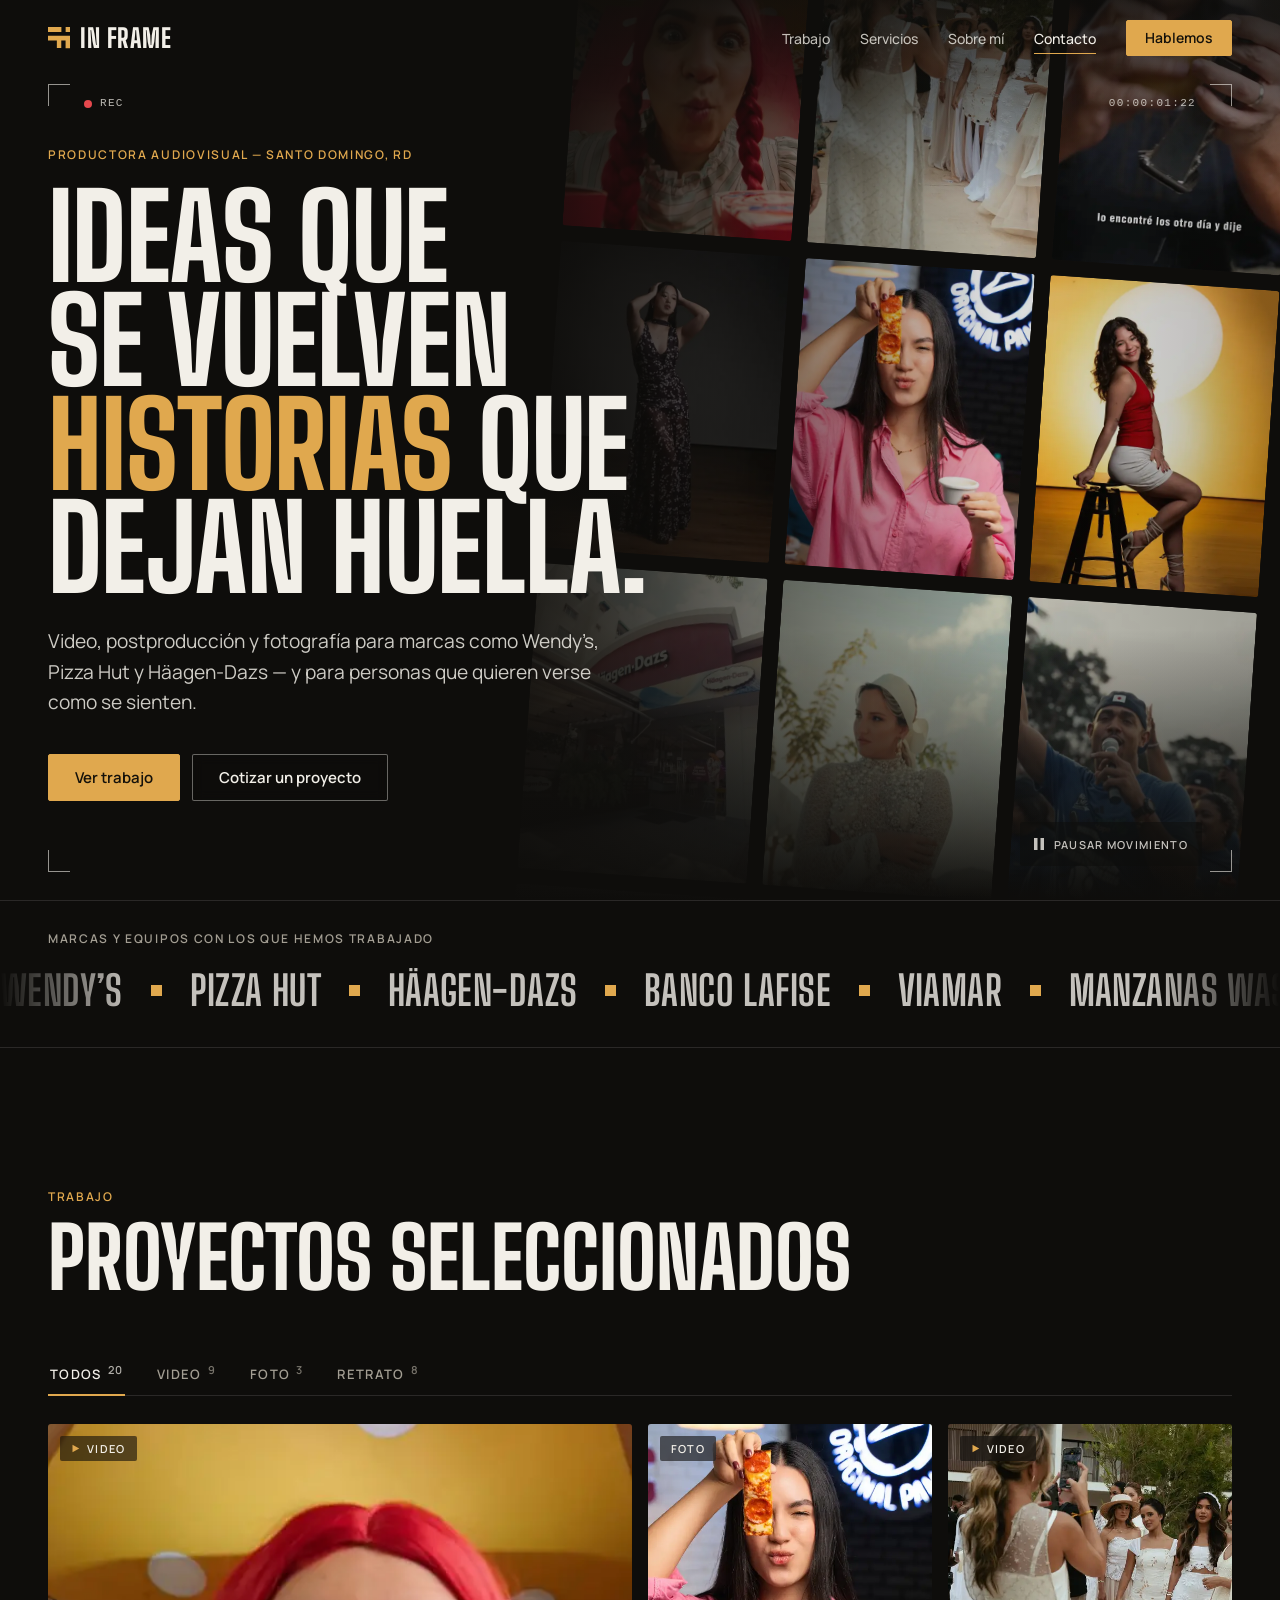
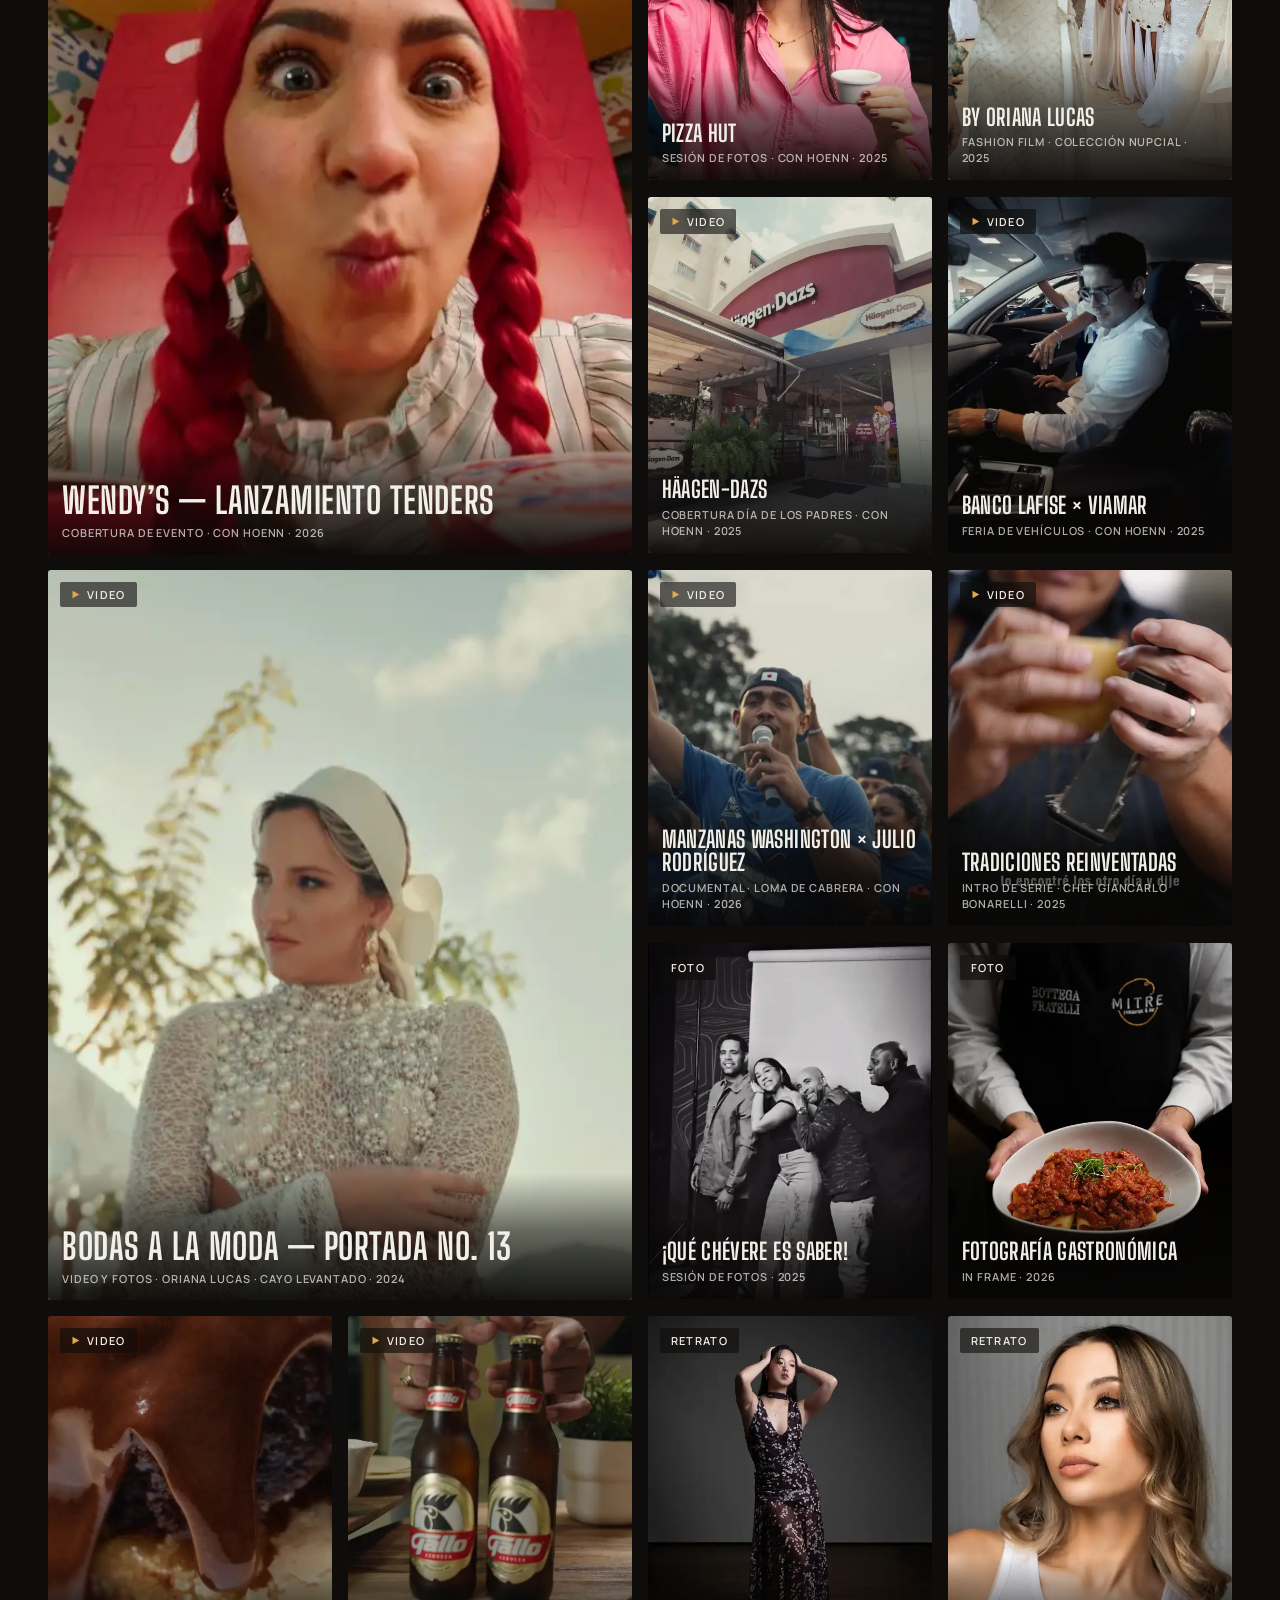
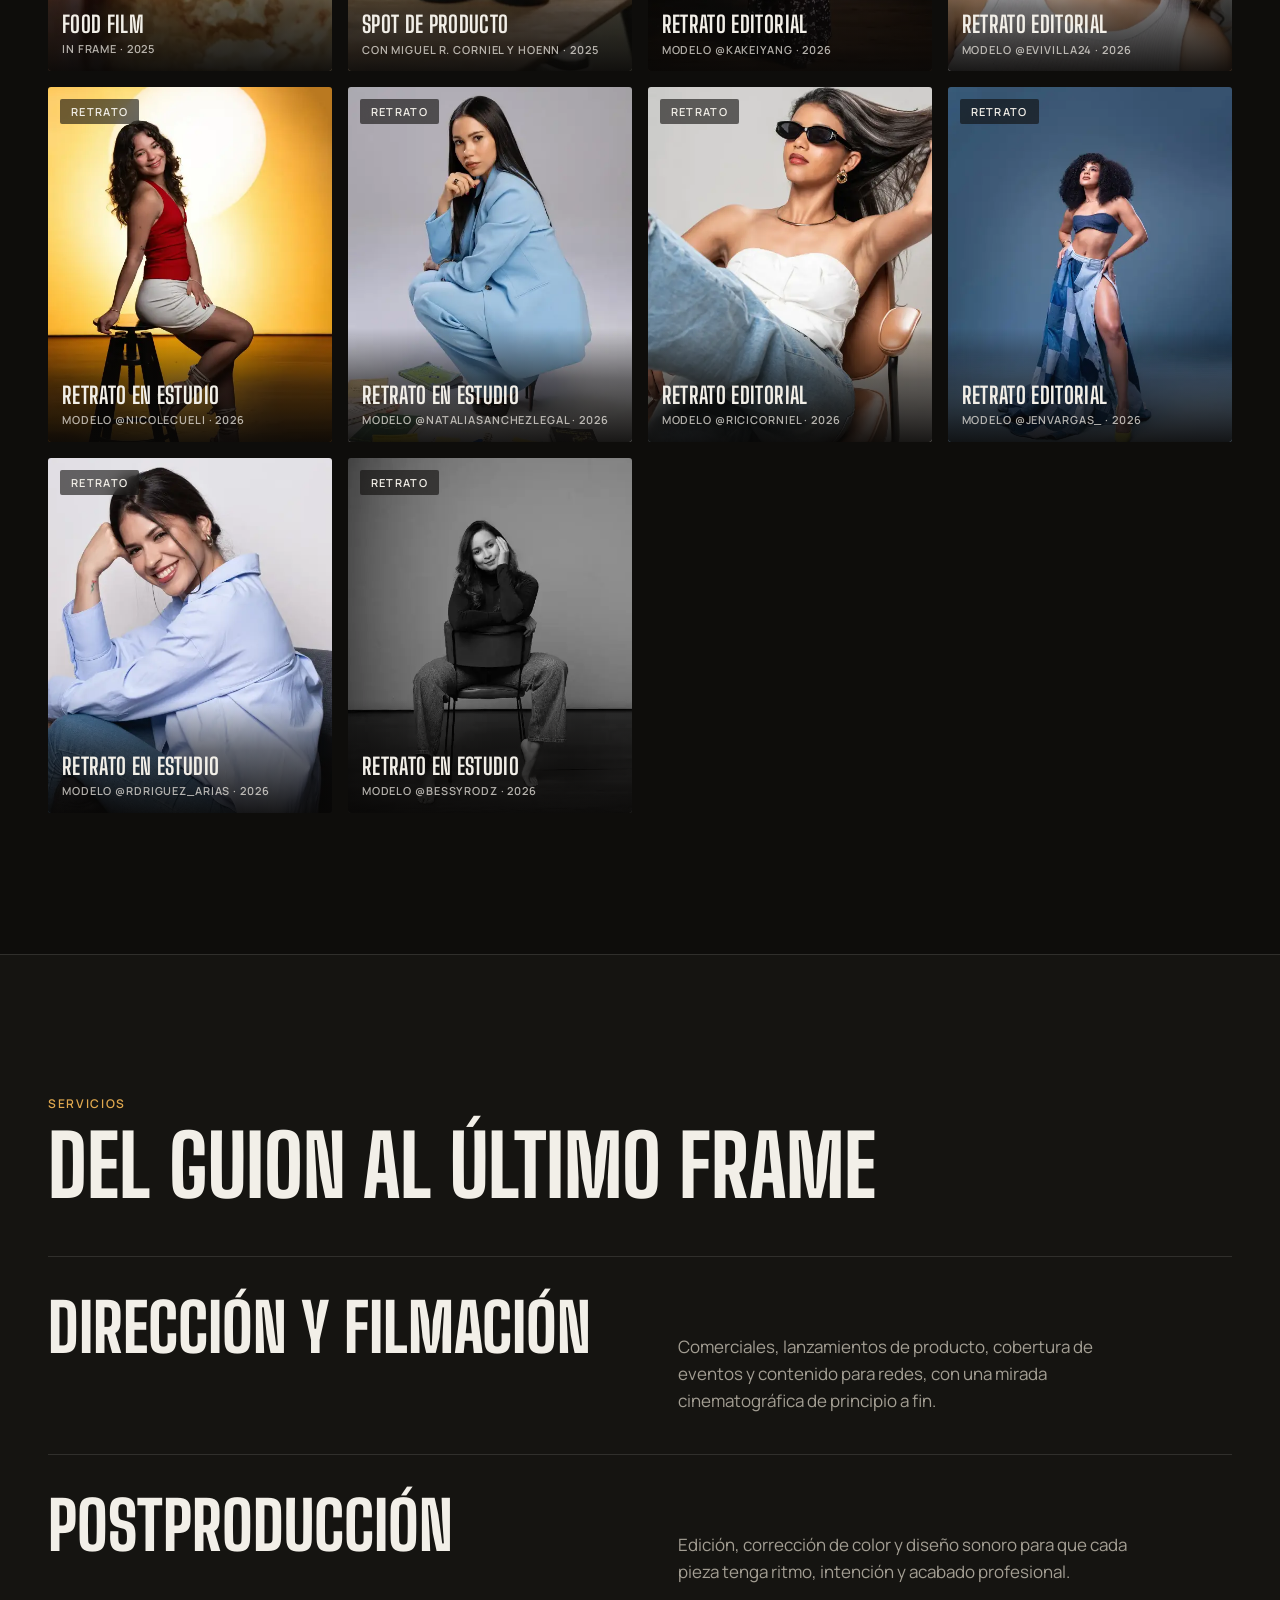
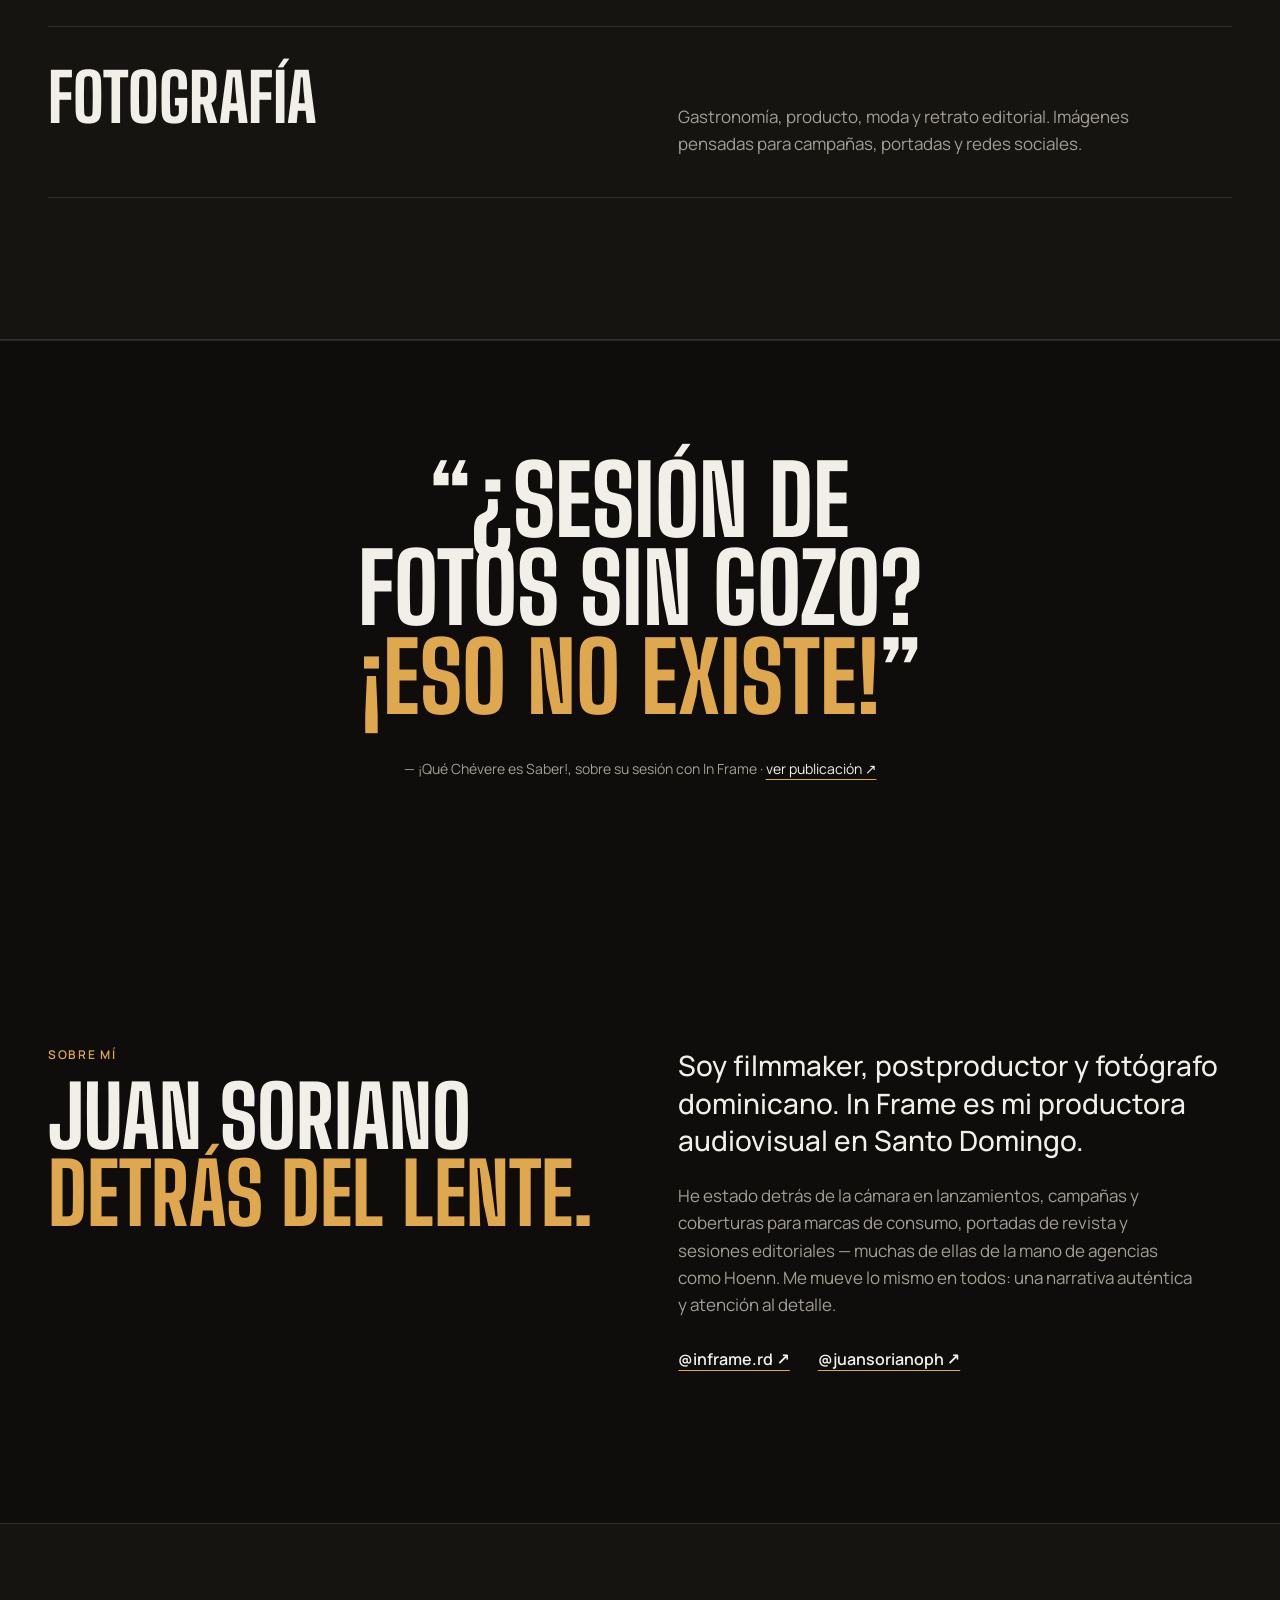
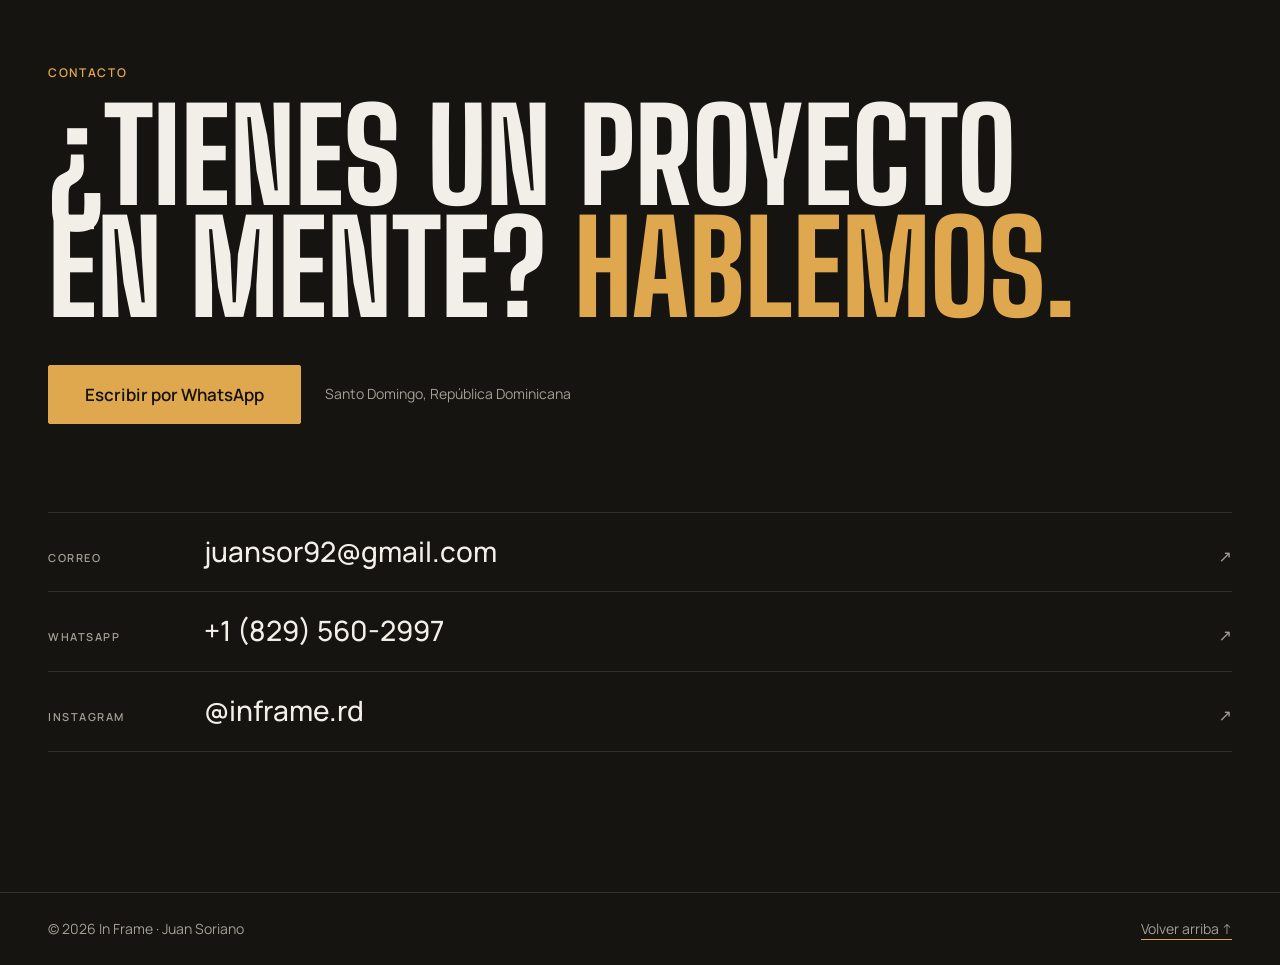
==== commit 9c20a73d: "Services: credits-roll rows instead of three numbered columns Co-Authored-By: Claude Fable 5.2 <nore" ====
--- a/index.html
+++ b/index.html
@@ -219,17 +219,14 @@
         </header>
         <ol class="services">
           <li class="reveal">
-            <span class="services__n">01</span>
             <h3>Dirección y filmación</h3>
             <p>Comerciales, lanzamientos de producto, cobertura de eventos y contenido para redes, con una mirada cinematográfica de principio a fin.</p>
           </li>
           <li class="reveal">
-            <span class="services__n">02</span>
             <h3>Postproducción</h3>
             <p>Edición, corrección de color y diseño sonoro para que cada pieza tenga ritmo, intención y acabado profesional.</p>
           </li>
           <li class="reveal">
-            <span class="services__n">03</span>
             <h3>Fotografía</h3>
             <p>Gastronomía, producto, moda y retrato editorial. Imágenes pensadas para campañas, portadas y redes sociales.</p>
           </li>
--- a/styles.css
+++ b/styles.css
@@ -211,18 +211,12 @@
 }
 
 /* ---------- Services ---------- */
-.services { display: grid; grid-template-columns: repeat(3, 1fr); border-top: 1px solid var(--line); }
-.services li { padding: 32px 32px 8px 0; border-right: 1px solid var(--line); }
-.services li + li { padding-left: 32px; }
-.services li:last-child { border-right: 0; padding-right: 0; }
-.services__n { font: 600 0.75rem var(--sans); letter-spacing: 0.14em; color: var(--accent); }
-.services h3 { font: 800 clamp(1.625rem, 2.6vw, 2.25rem)/1.1 var(--display); margin: 48px 0 14px; }
-.services p { color: var(--muted); max-width: 36ch; }
-@media (max-width: 860px) {
-  .services { grid-template-columns: 1fr; }
-  .services li, .services li + li { padding: 28px 0; border-right: 0; border-bottom: 1px solid var(--line); }
-  .services h3 { margin-top: 18px; }
-}
+/* a credits roll: the role large on the left, what it covers on the right */
+.services { border-top: 1px solid var(--line); }
+.services li { display: grid; grid-template-columns: minmax(0, 1fr) minmax(0, 1fr); gap: 12px clamp(24px, 6vw, 96px); align-items: baseline; padding: clamp(22px, 3.2vw, 40px) 0; border-bottom: 1px solid var(--line); }
+.services h3 { font: 800 clamp(2.25rem, 5.2vw, 4.5rem)/0.92 var(--display); }
+.services p { color: var(--muted); font-size: 1.0625rem; max-width: 46ch; }
+@media (max-width: 760px) { .services li { grid-template-columns: 1fr; } }
 
 /* ---------- About ---------- */
 .about { display: grid; grid-template-columns: 1fr 1fr; gap: clamp(32px, 6vw, 96px); align-items: start; }
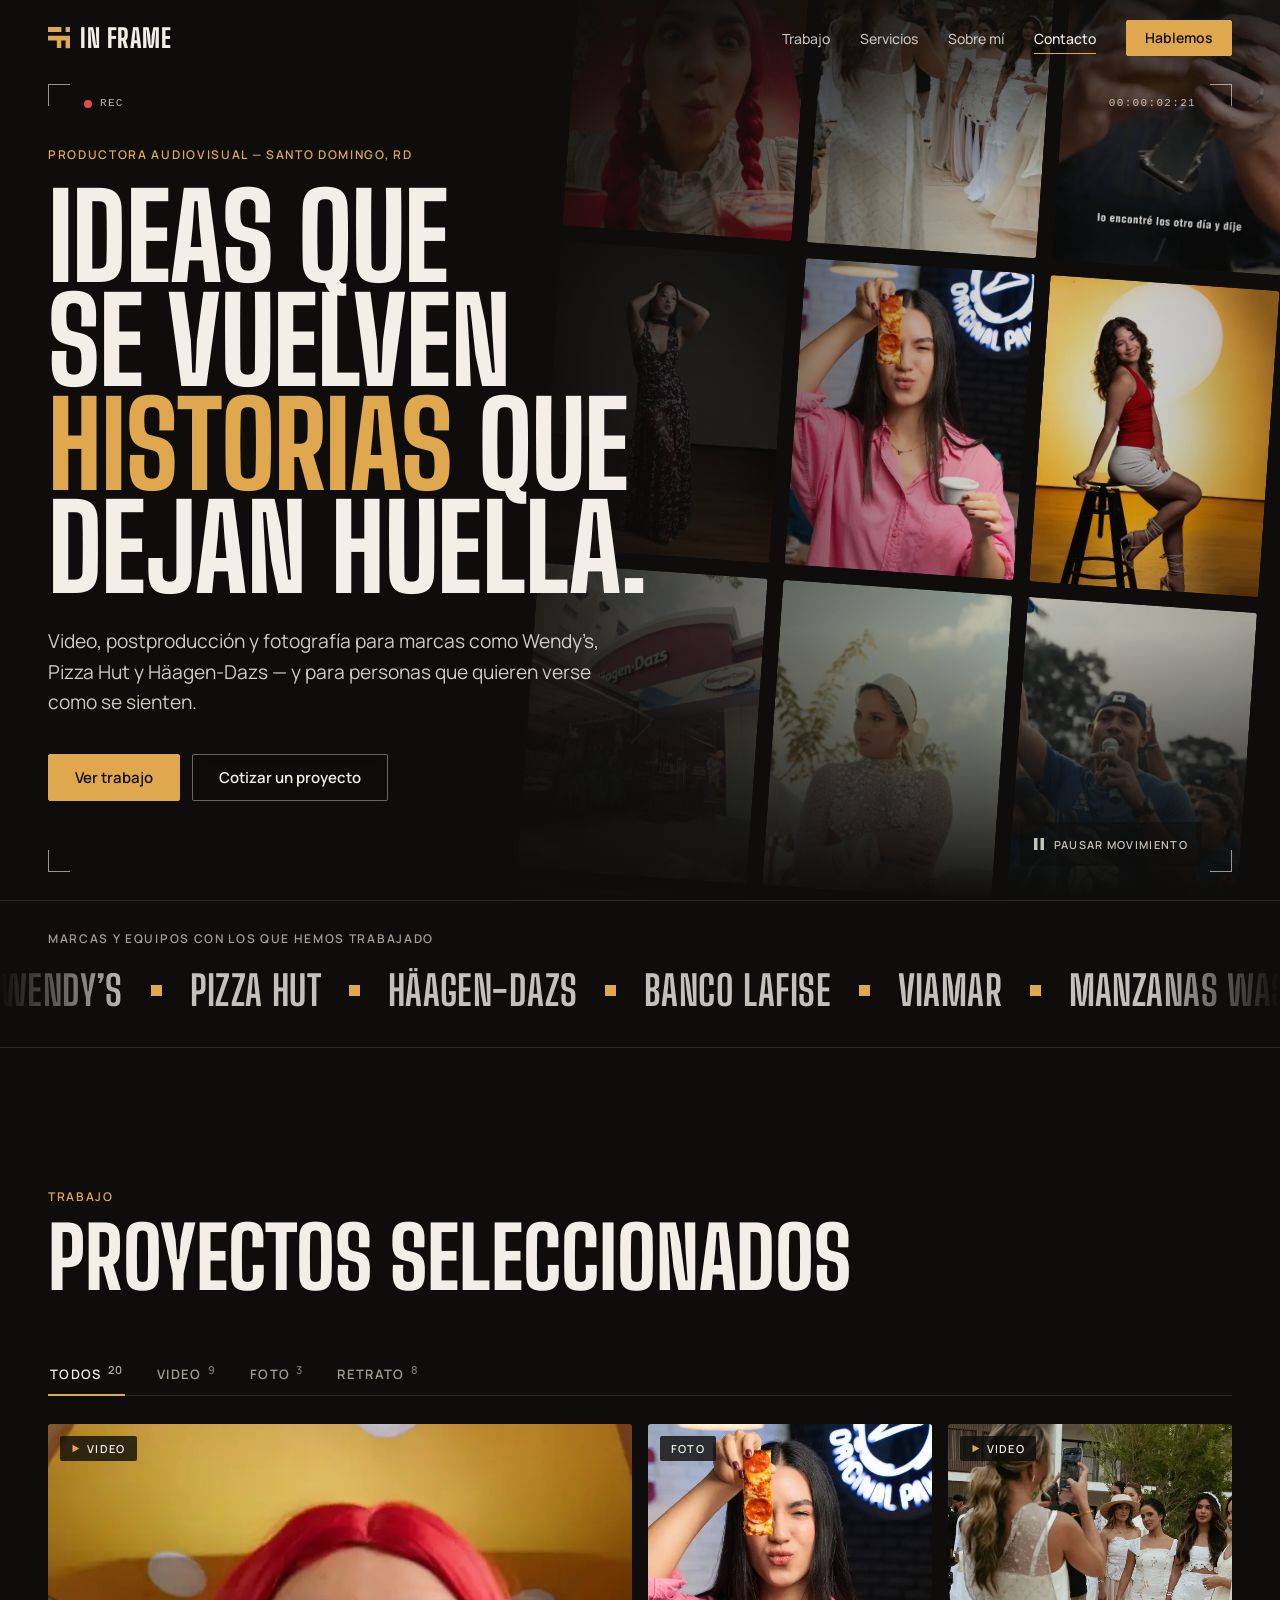
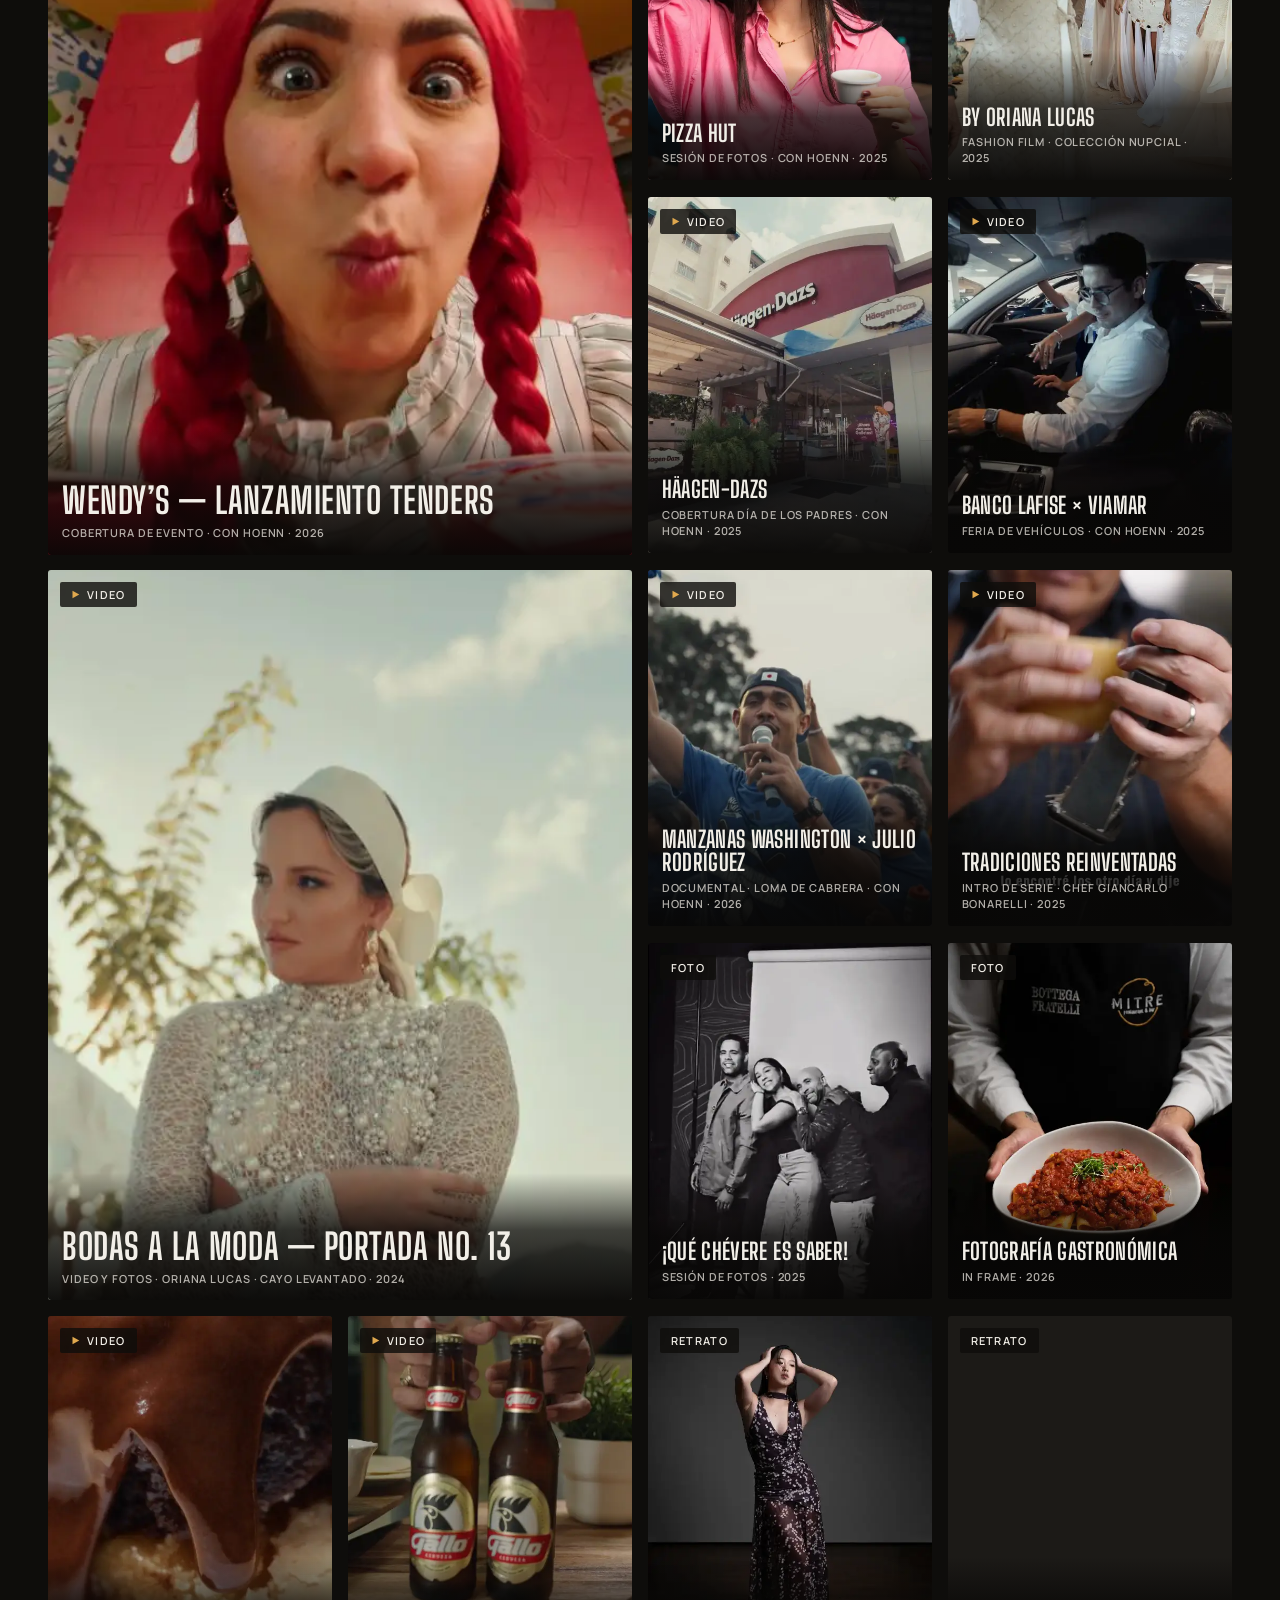
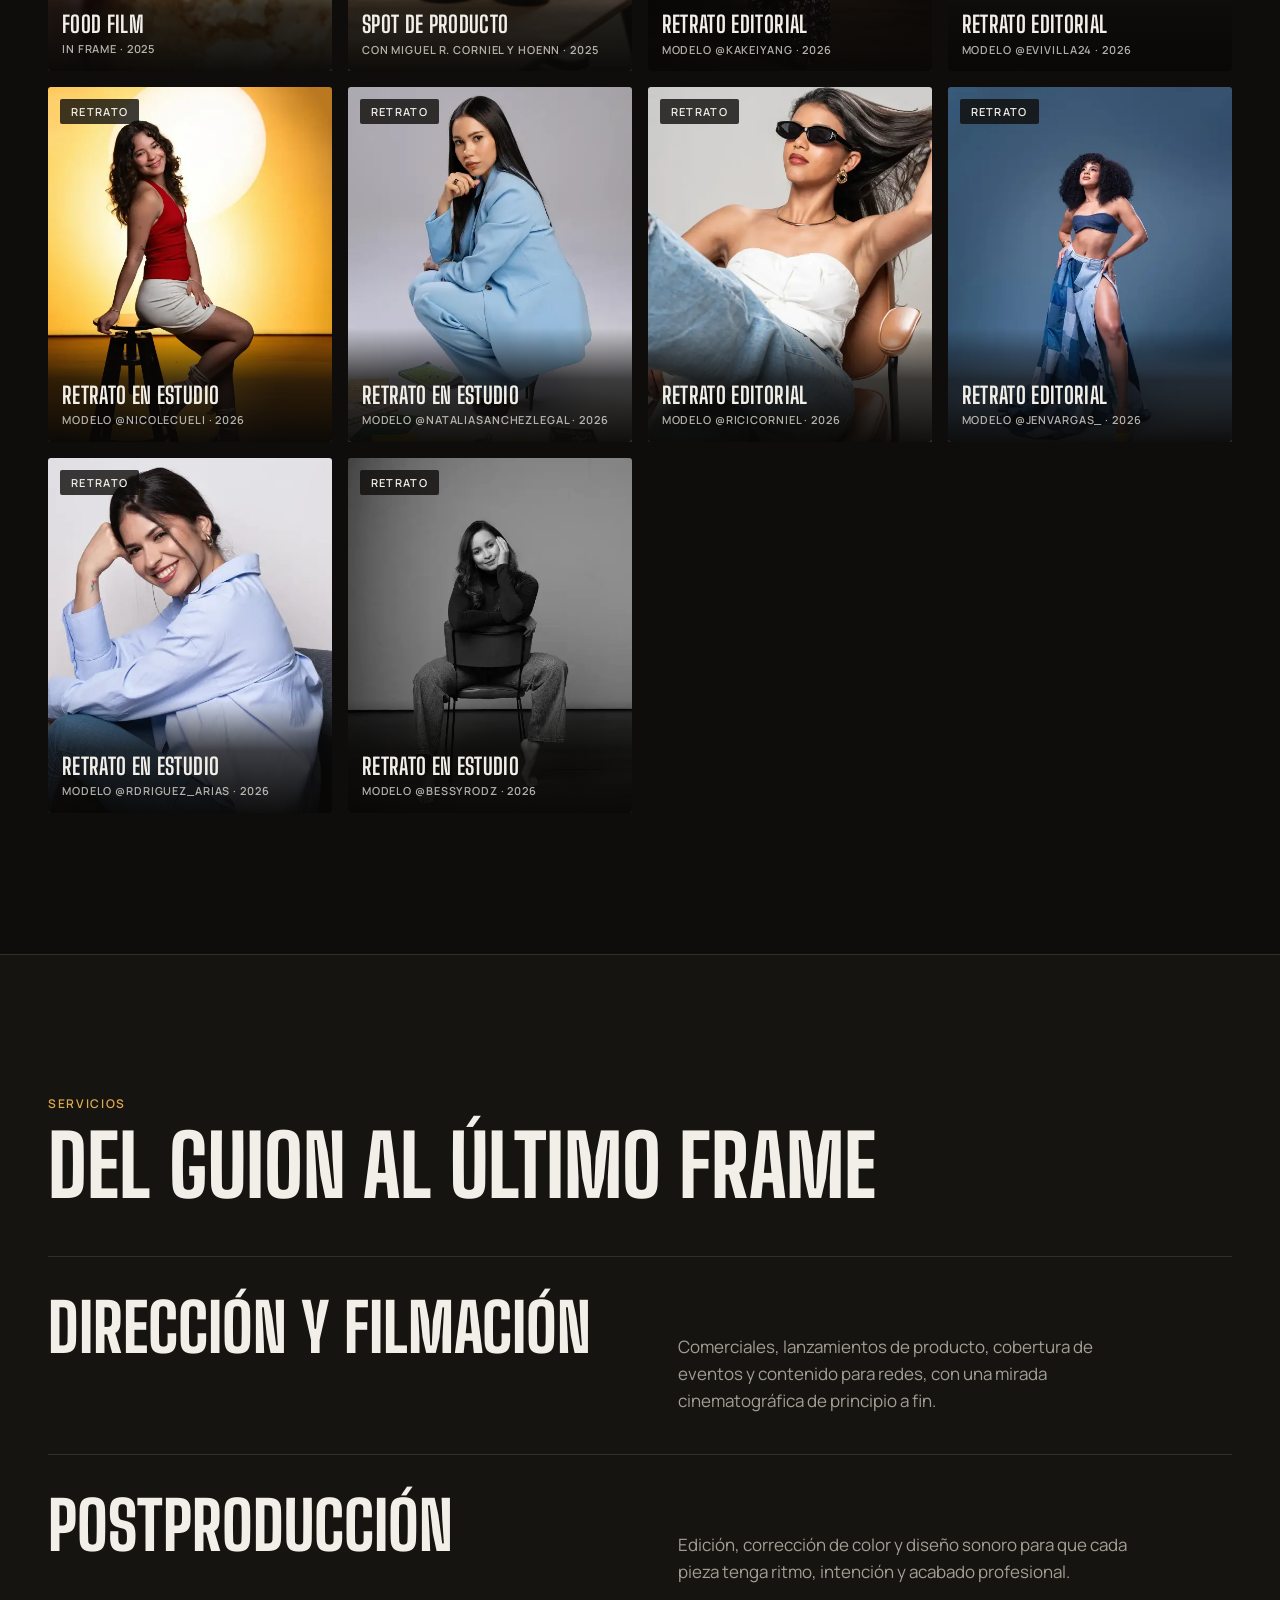
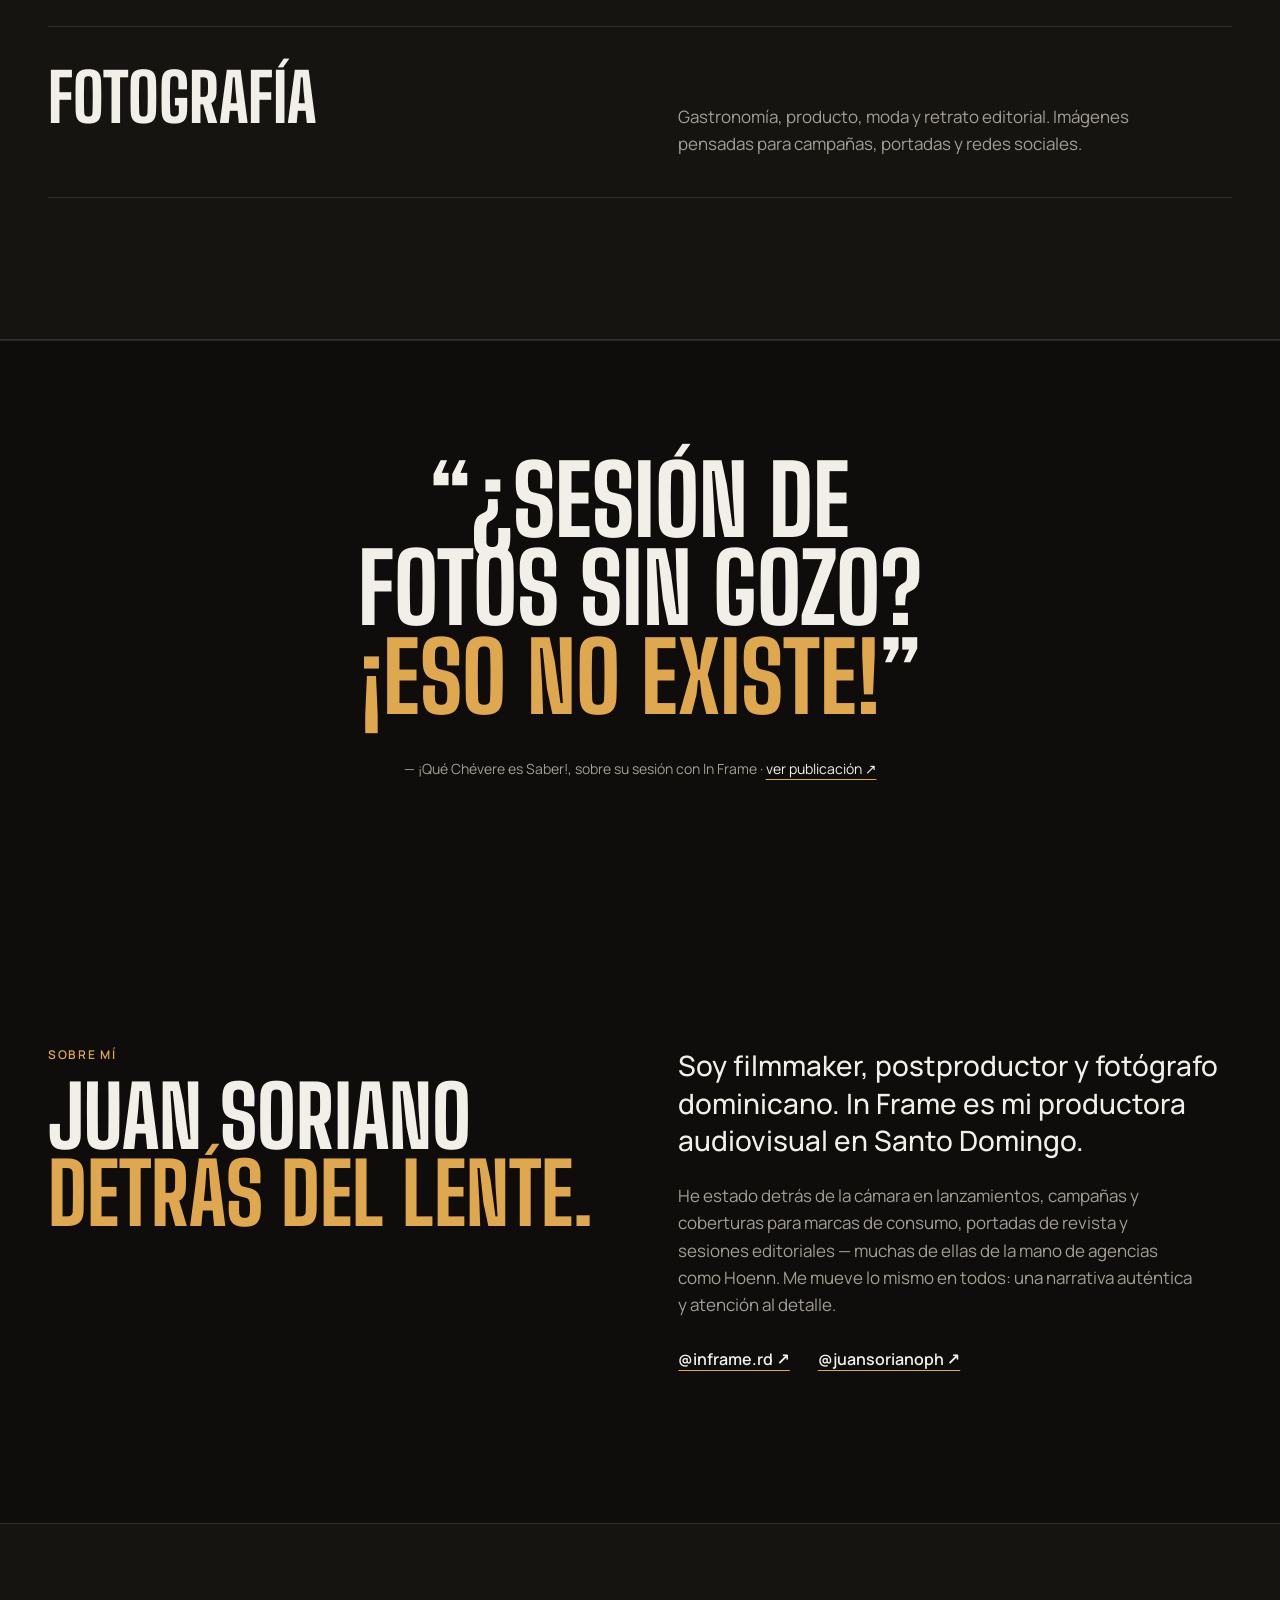
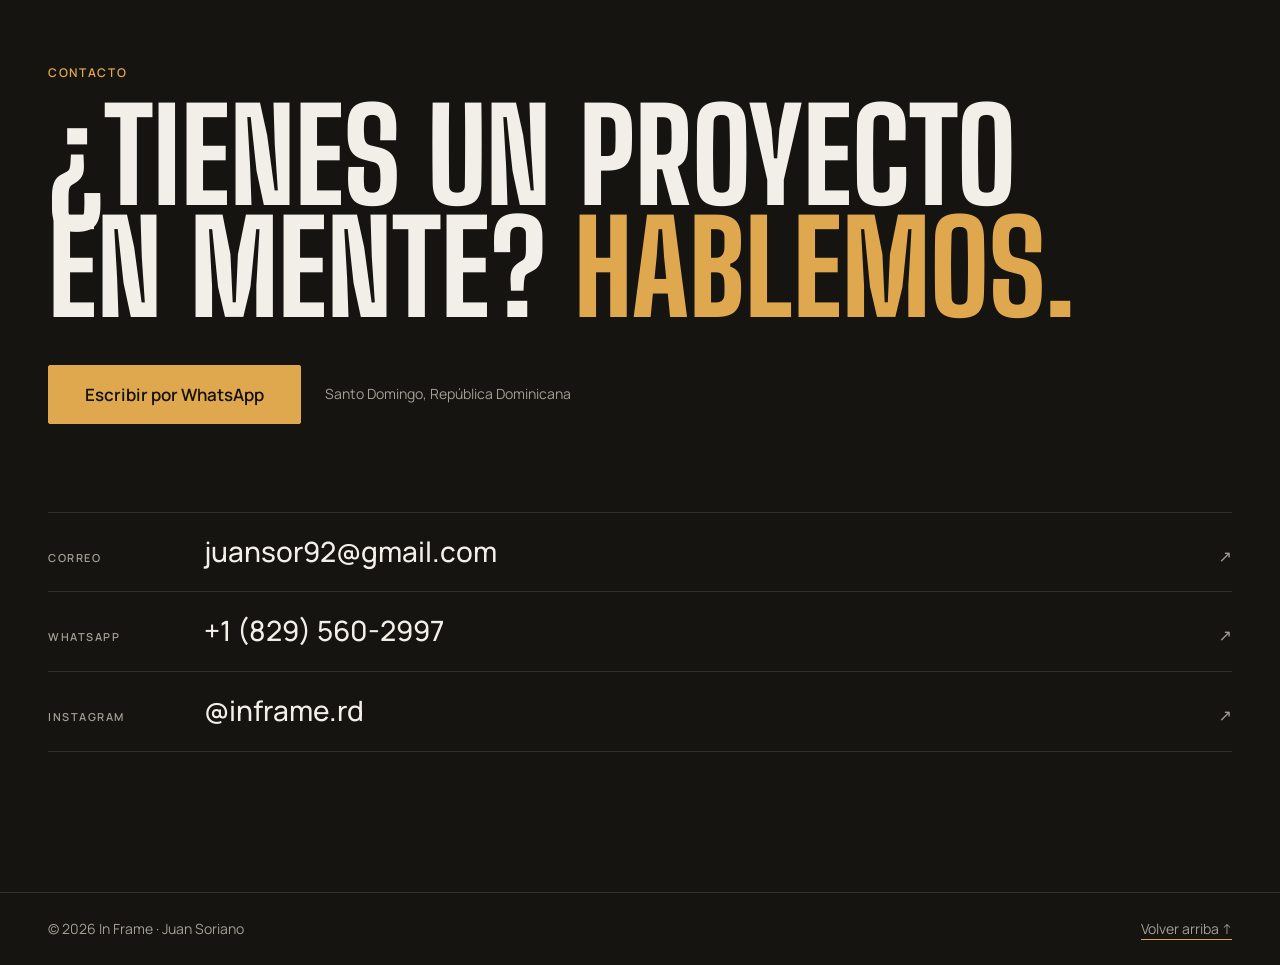
==== commit 08c4e8a1: "Admin backend: Supabase-backed projects and clients with an /admin editor - Public page loads projec" ====
--- a/index.html
+++ b/index.html
@@ -300,6 +300,7 @@
     <button class="lightbox__nav lightbox__nav--next" id="lbNext" type="button" aria-label="Siguiente">→</button>
   </dialog>
 
+  <script src="config.js" defer></script>
   <script src="main.js" defer></script>
 </body>
 </html>
--- a/styles.css
+++ b/styles.css
@@ -61,10 +61,14 @@
   position: fixed; inset: 0 0 auto 0; z-index: 50;
   display: flex; align-items: center; justify-content: space-between;
   padding: 16px var(--pad);
-  transition: background 0.4s, border-color 0.4s, padding 0.4s;
+  transition: border-color 0.4s, padding 0.4s;
   border-bottom: 1px solid transparent;
 }
-.nav.is-stuck { background: color-mix(in srgb, var(--bg) 82%, transparent); backdrop-filter: blur(14px); border-color: var(--line); padding-block: 12px; }
+.nav.is-stuck { border-color: var(--line); padding-block: 12px; }
+/* The blurred bar lives on a pseudo-element: a backdrop-filter on .nav itself would turn it into the
+   containing block for the fixed mobile menu and break that menu whenever the page is scrolled. */
+.nav::before { content: ""; position: absolute; inset: 0; z-index: -1; transition: background 0.4s; }
+.nav.is-stuck::before { background: color-mix(in srgb, var(--bg) 82%, transparent); backdrop-filter: blur(14px); }
 .brand { display: inline-flex; align-items: center; gap: 10px; min-height: 44px; font: 800 1.625rem/1 var(--display); letter-spacing: 0.02em; }
 .brand__mark { width: 22px; height: 21.5px; flex: none; fill: var(--accent); }
 
@@ -196,15 +200,17 @@
 .card.is-hidden { display: none; }
 .card img { position: absolute; inset: 0; width: 100%; height: 100%; object-fit: cover; transition: transform 1s var(--ease); }
 .card:hover img, .card:focus-visible img { transform: scale(1.05); }
-.card__badge { position: absolute; top: 12px; left: 12px; display: inline-flex; align-items: center; gap: 7px; padding: 7px 11px; border-radius: 2px; background: color-mix(in srgb, var(--bg) 60%, transparent); backdrop-filter: blur(8px); font: 600 0.6875rem/1 var(--sans); letter-spacing: 0.12em; text-transform: uppercase; }
+.card__badge { position: absolute; top: 12px; left: 12px; display: inline-flex; align-items: center; gap: 7px; padding: 7px 11px; border-radius: 2px; background: color-mix(in srgb, var(--bg) 80%, transparent); font: 600 0.6875rem/1 var(--sans); letter-spacing: 0.12em; text-transform: uppercase; }
 .card__badge svg { color: var(--accent); }
-.card__info { position: absolute; inset: auto 0 0 0; padding: 56px 14px 14px; background: linear-gradient(0deg, color-mix(in srgb, var(--scrim) 92%, transparent), color-mix(in srgb, var(--scrim) 55%, transparent) 55%, transparent); display: flex; flex-direction: column; gap: 5px; }
+.card__info { position: absolute; inset: auto 0 0 0; padding: 56px 14px 14px; background: linear-gradient(0deg, color-mix(in srgb, var(--scrim) 96%, transparent), color-mix(in srgb, var(--scrim) 74%, transparent) 55%, transparent); display: flex; flex-direction: column; gap: 5px; }
 .card__info strong { font: 700 clamp(1.25rem, 1.8vw, 1.625rem)/1.02 var(--display); letter-spacing: 0.015em; }
 .card--big .card__info strong { font-size: clamp(1.375rem, 2.8vw, 2.5rem); }
 .card__info small { font: 600 0.6875rem/1.45 var(--sans); letter-spacing: 0.08em; text-transform: uppercase; color: color-mix(in srgb, var(--text) 72%, transparent); }
 @media (max-width: 1000px) { .grid { grid-template-columns: repeat(3, 1fr); } }
 @media (max-width: 640px) {
   .grid { grid-template-columns: repeat(2, 1fr); }
+  .chips { gap: 0 18px; }
+  .chip { font-size: 0.75rem; letter-spacing: 0.06em; }
   .card__info { padding: 40px 10px 10px; }
   .card:not(.card--big) .card__info strong { font-size: 1.0625rem; }
   .card:not(.card--big) .card__info small { display: none; }
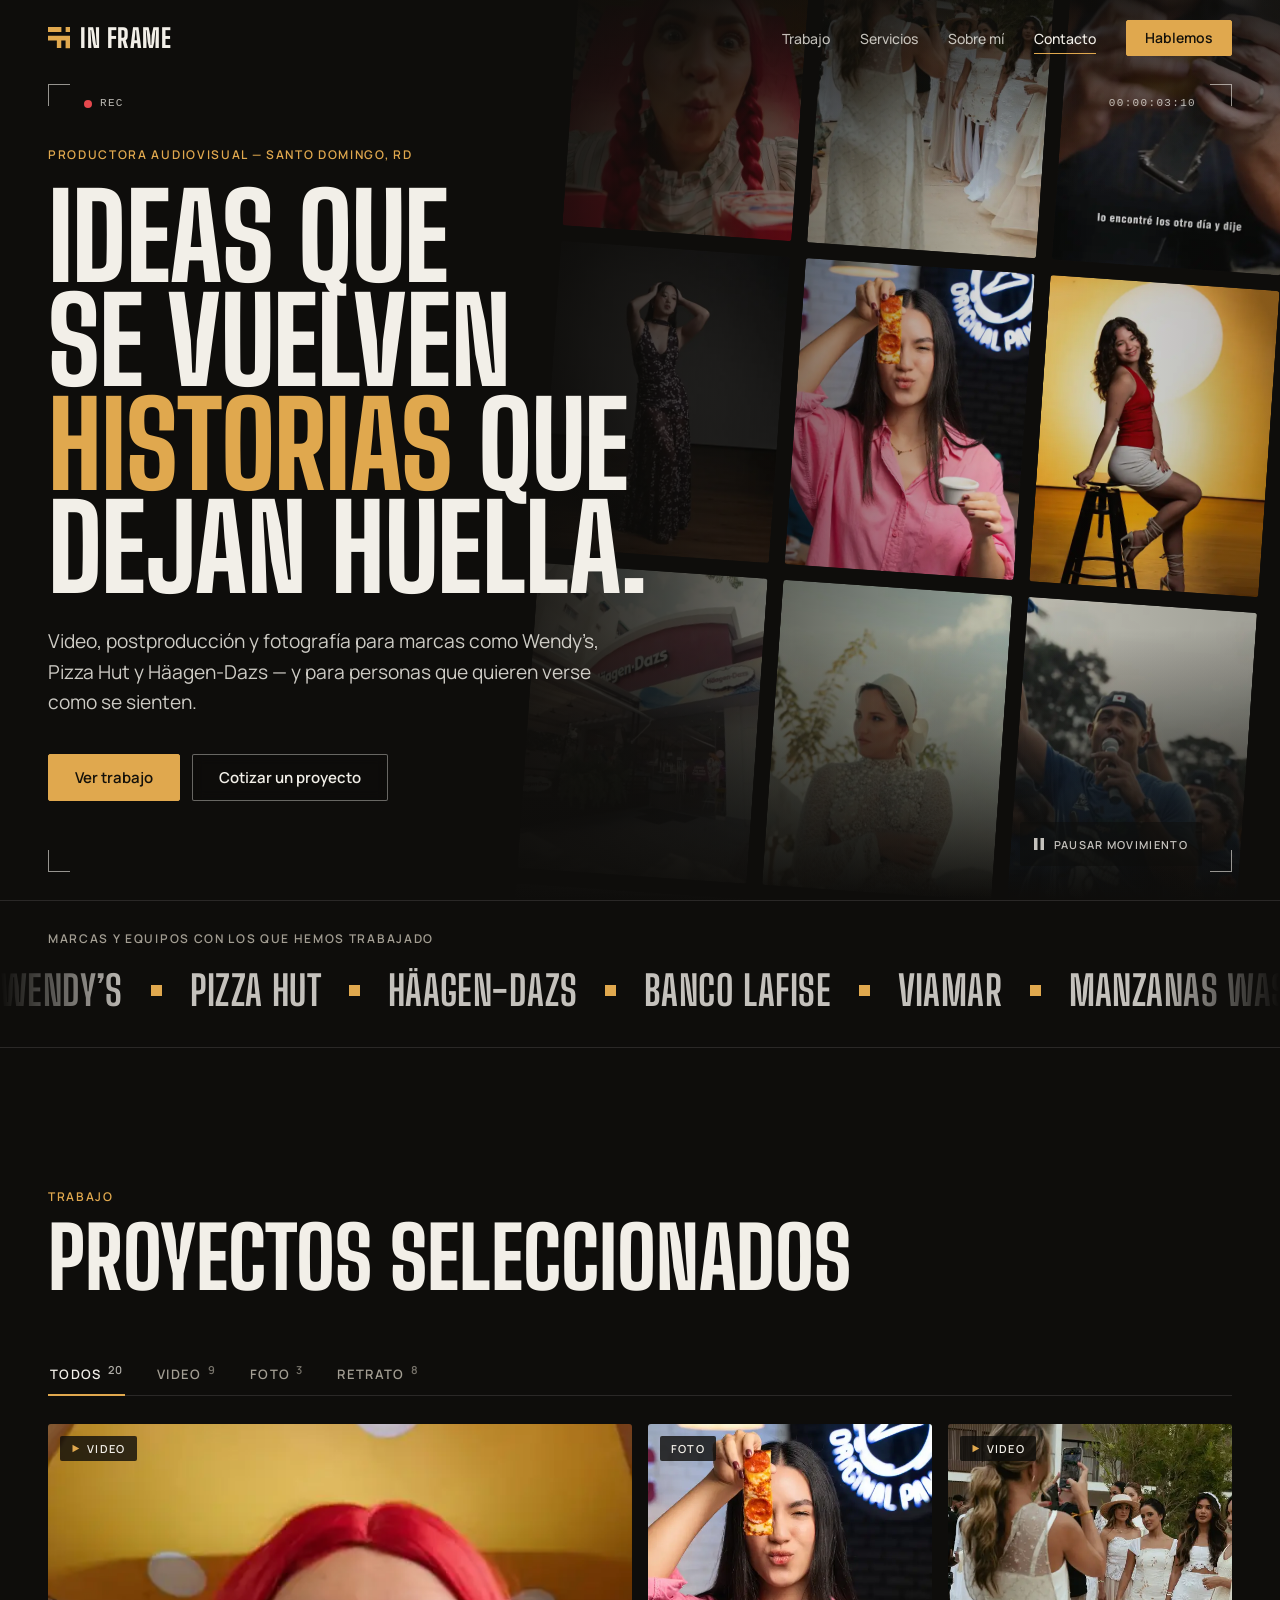
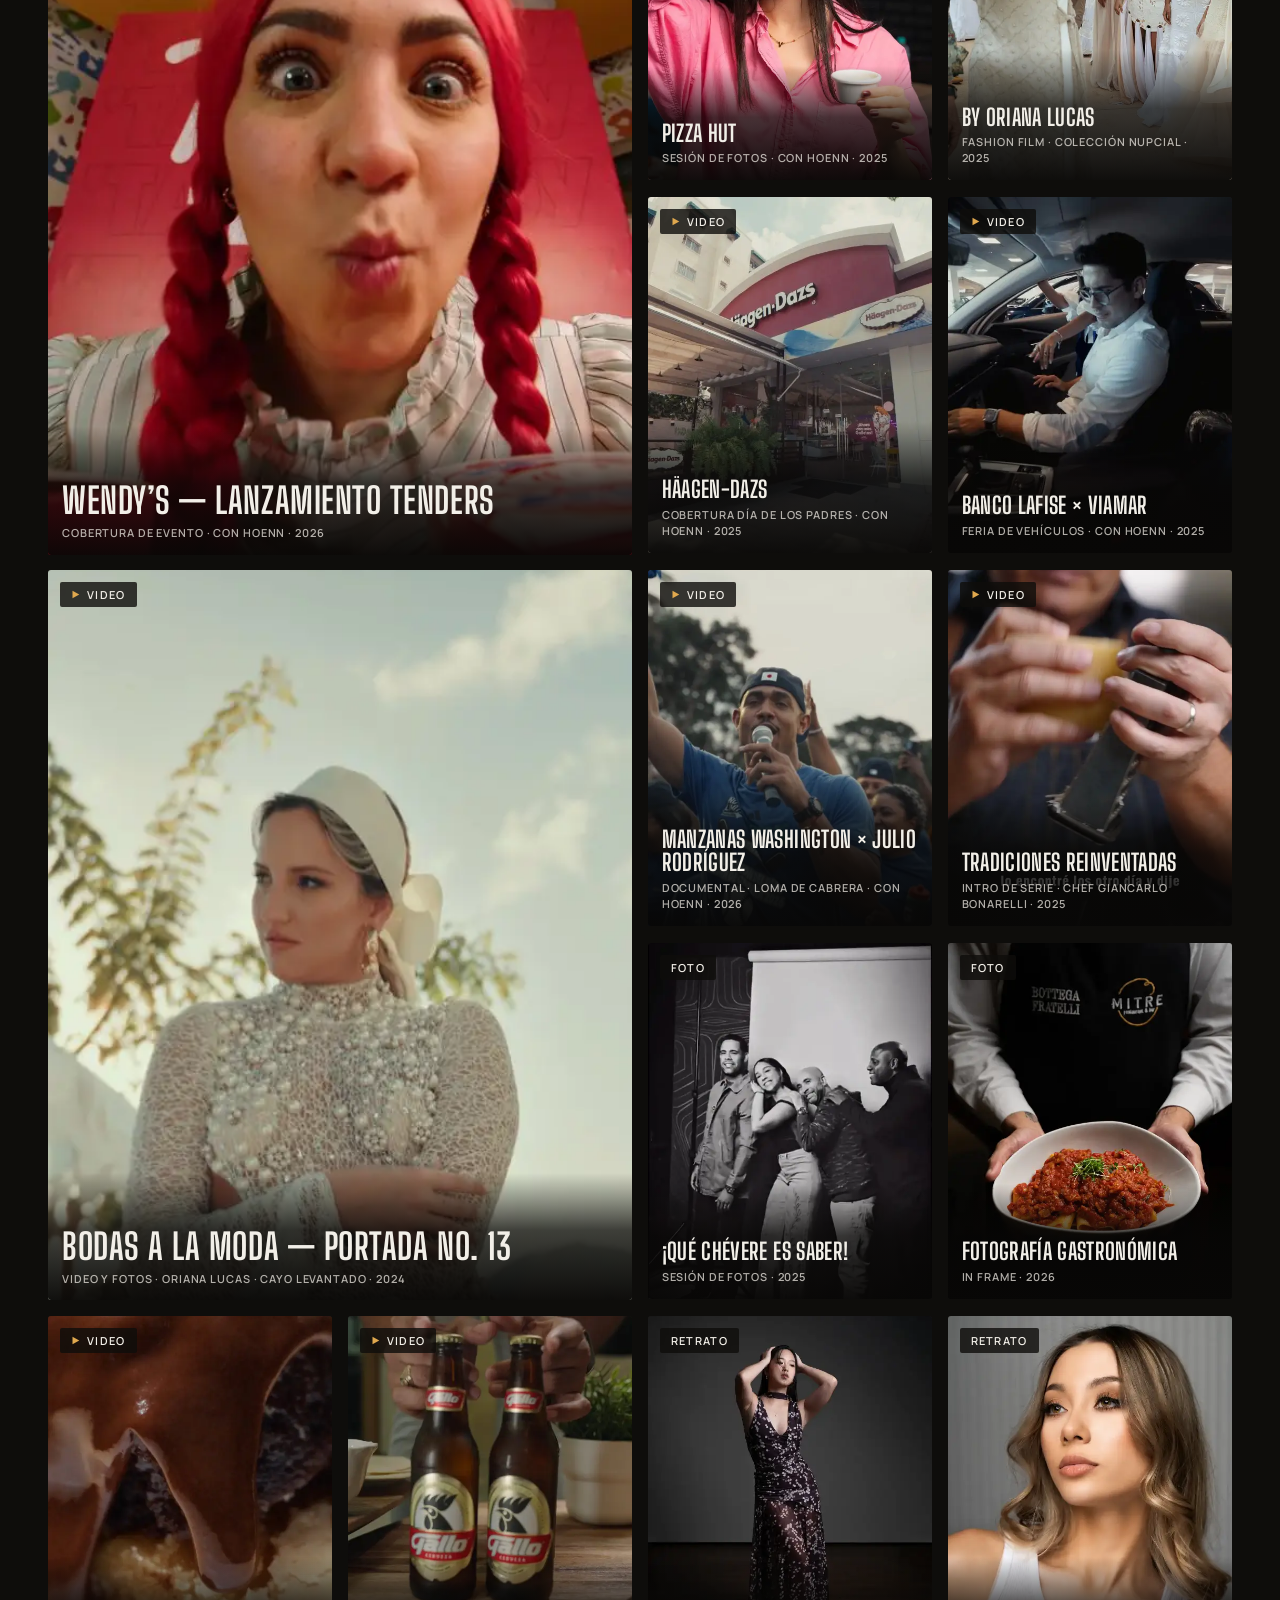
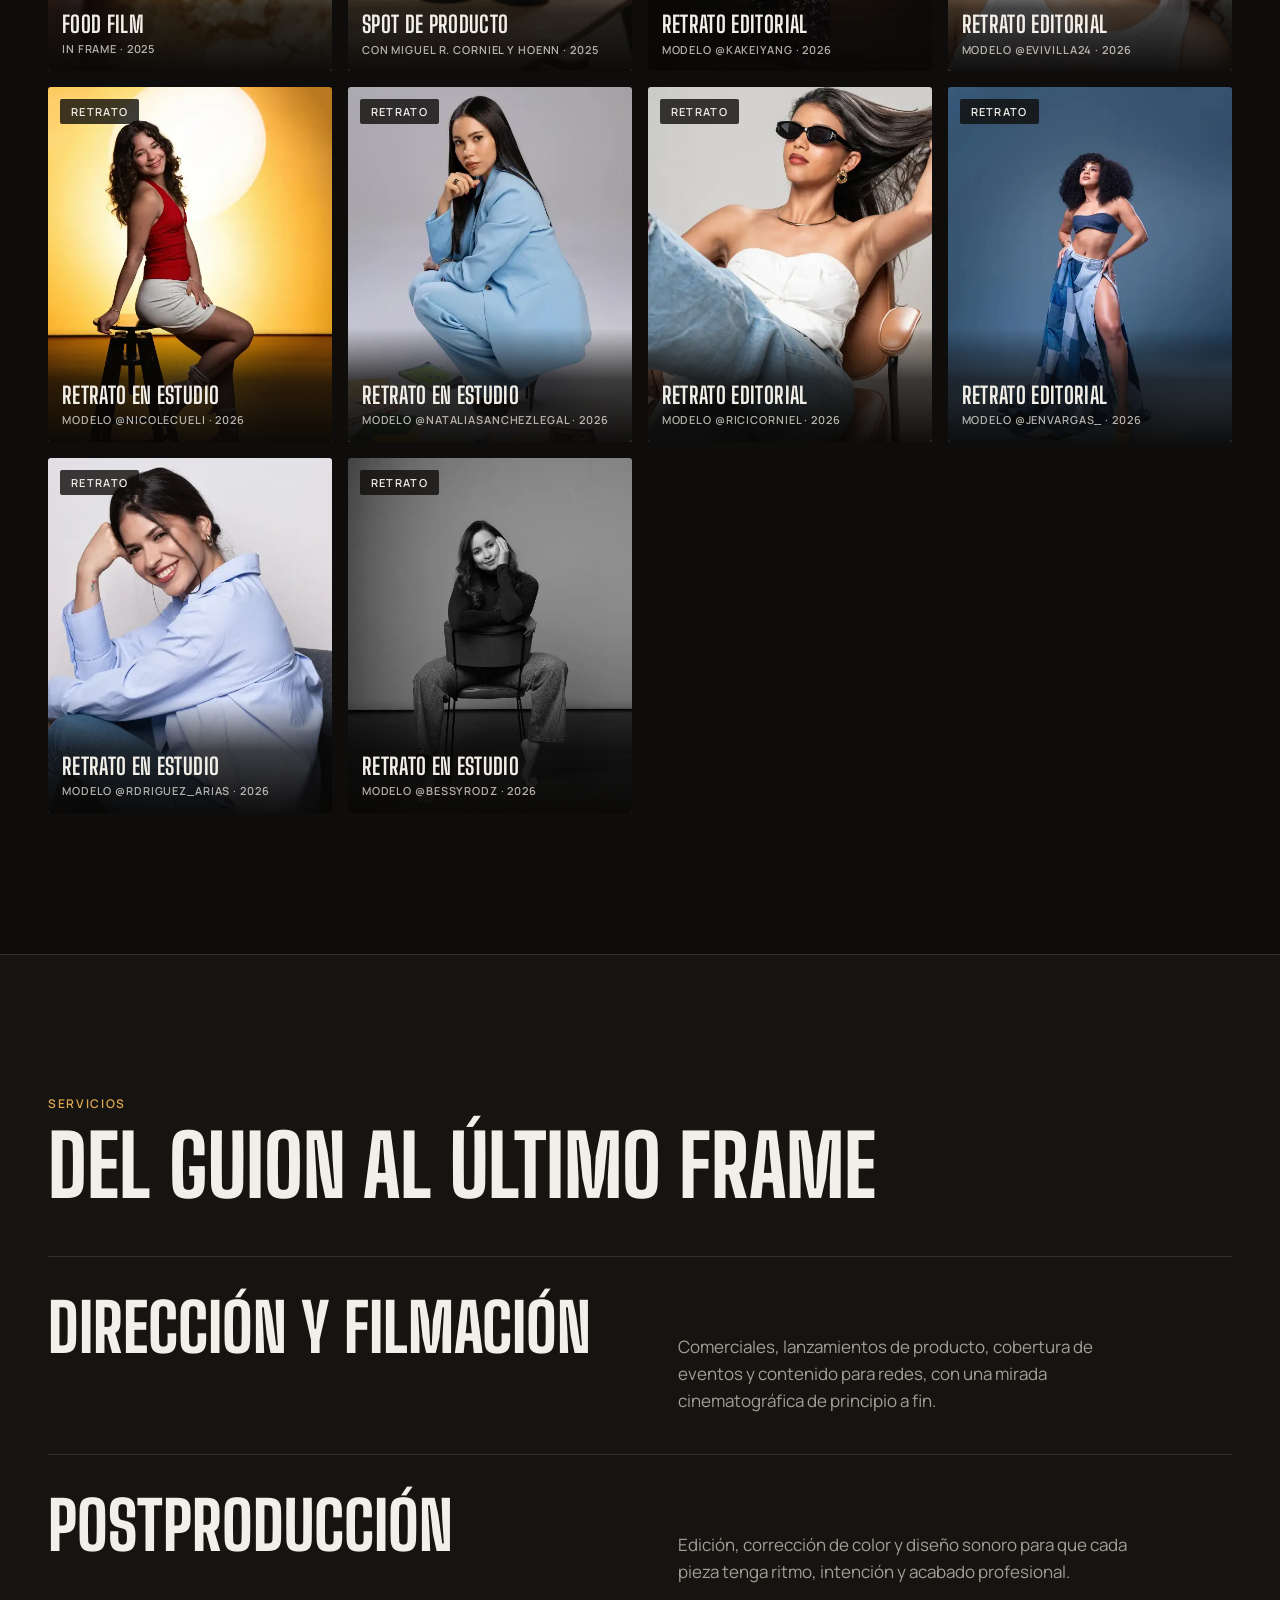
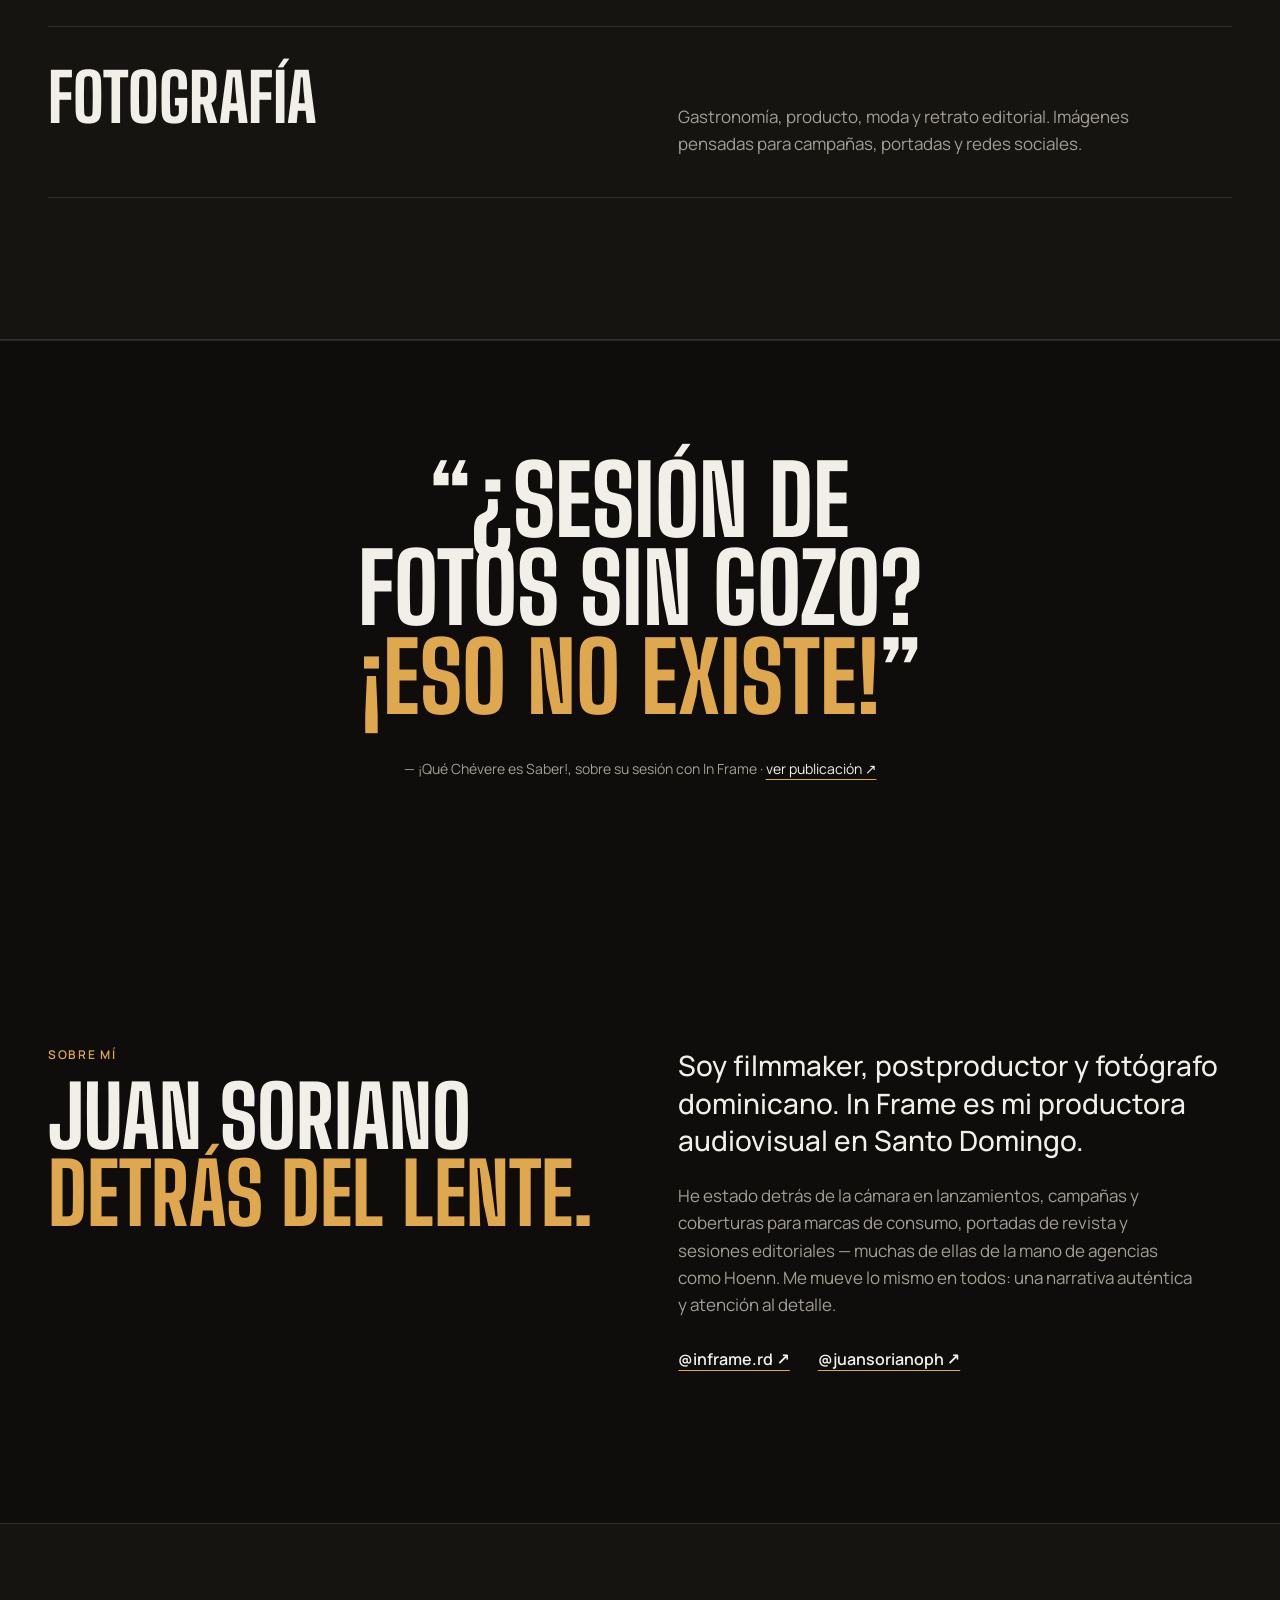
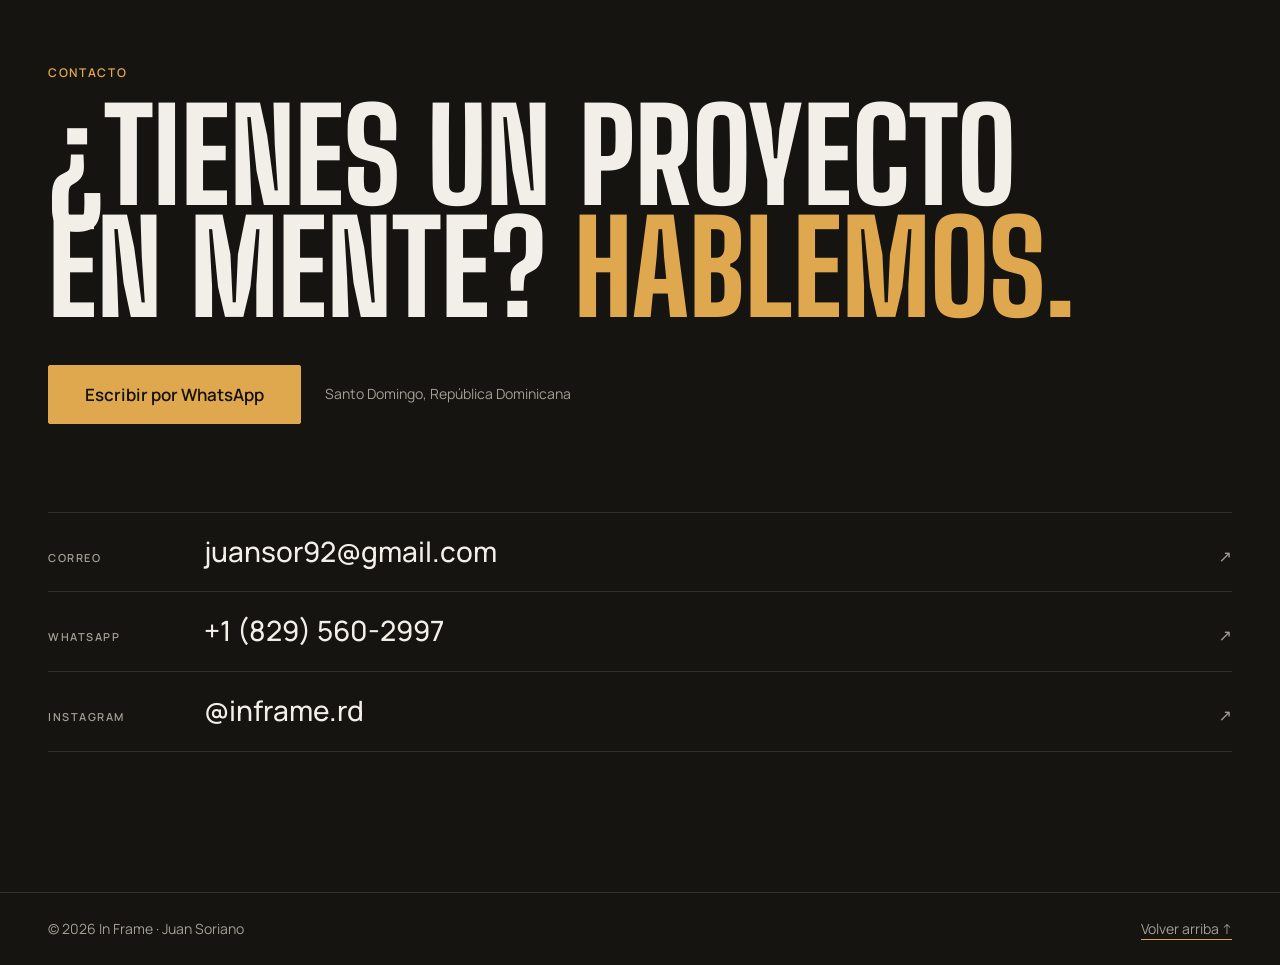
==== commit 2088a737: "Add per-project galleries: extra photos and video links Projects can hold additional photos (uploade" ====
--- a/index.html
+++ b/index.html
@@ -294,6 +294,7 @@
       <figcaption aria-live="polite">
         <h3 id="lbTitle"></h3>
         <p id="lbMeta"></p>
+        <p class="lightbox__count" id="lbCount" hidden></p>
         <a id="lbLink" target="_blank" rel="noopener">Ver en Instagram ↗</a>
       </figcaption>
     </figure>
--- a/styles.css
+++ b/styles.css
@@ -264,6 +264,8 @@
 .lightbox__media img { max-height: calc(100dvh - 210px); width: auto; max-width: 100%; border-radius: 3px; }
 .lightbox__media iframe { width: min(100%, 420px); height: calc(100dvh - 230px); max-height: 760px; border: 0; border-radius: 6px; background: var(--text) center / cover no-repeat; }
 .lightbox__media img { max-height: calc(100dvh - 230px); }
+.lightbox__media iframe.is-wide { width: min(100%, calc((100dvh - 250px) * 16 / 9)); height: auto; aspect-ratio: 16 / 9; max-height: none; background-color: var(--bg); }
+.lightbox figcaption .lightbox__count { color: var(--text); font-variant-numeric: tabular-nums; }
 .lightbox figcaption { text-align: center; }
 .lightbox figcaption a { margin-top: 2px; font-size: 0.8125rem; font-weight: 600; }
 .lightbox figcaption h3 { font: 700 1.875rem/1.05 var(--display); letter-spacing: 0.01em; }
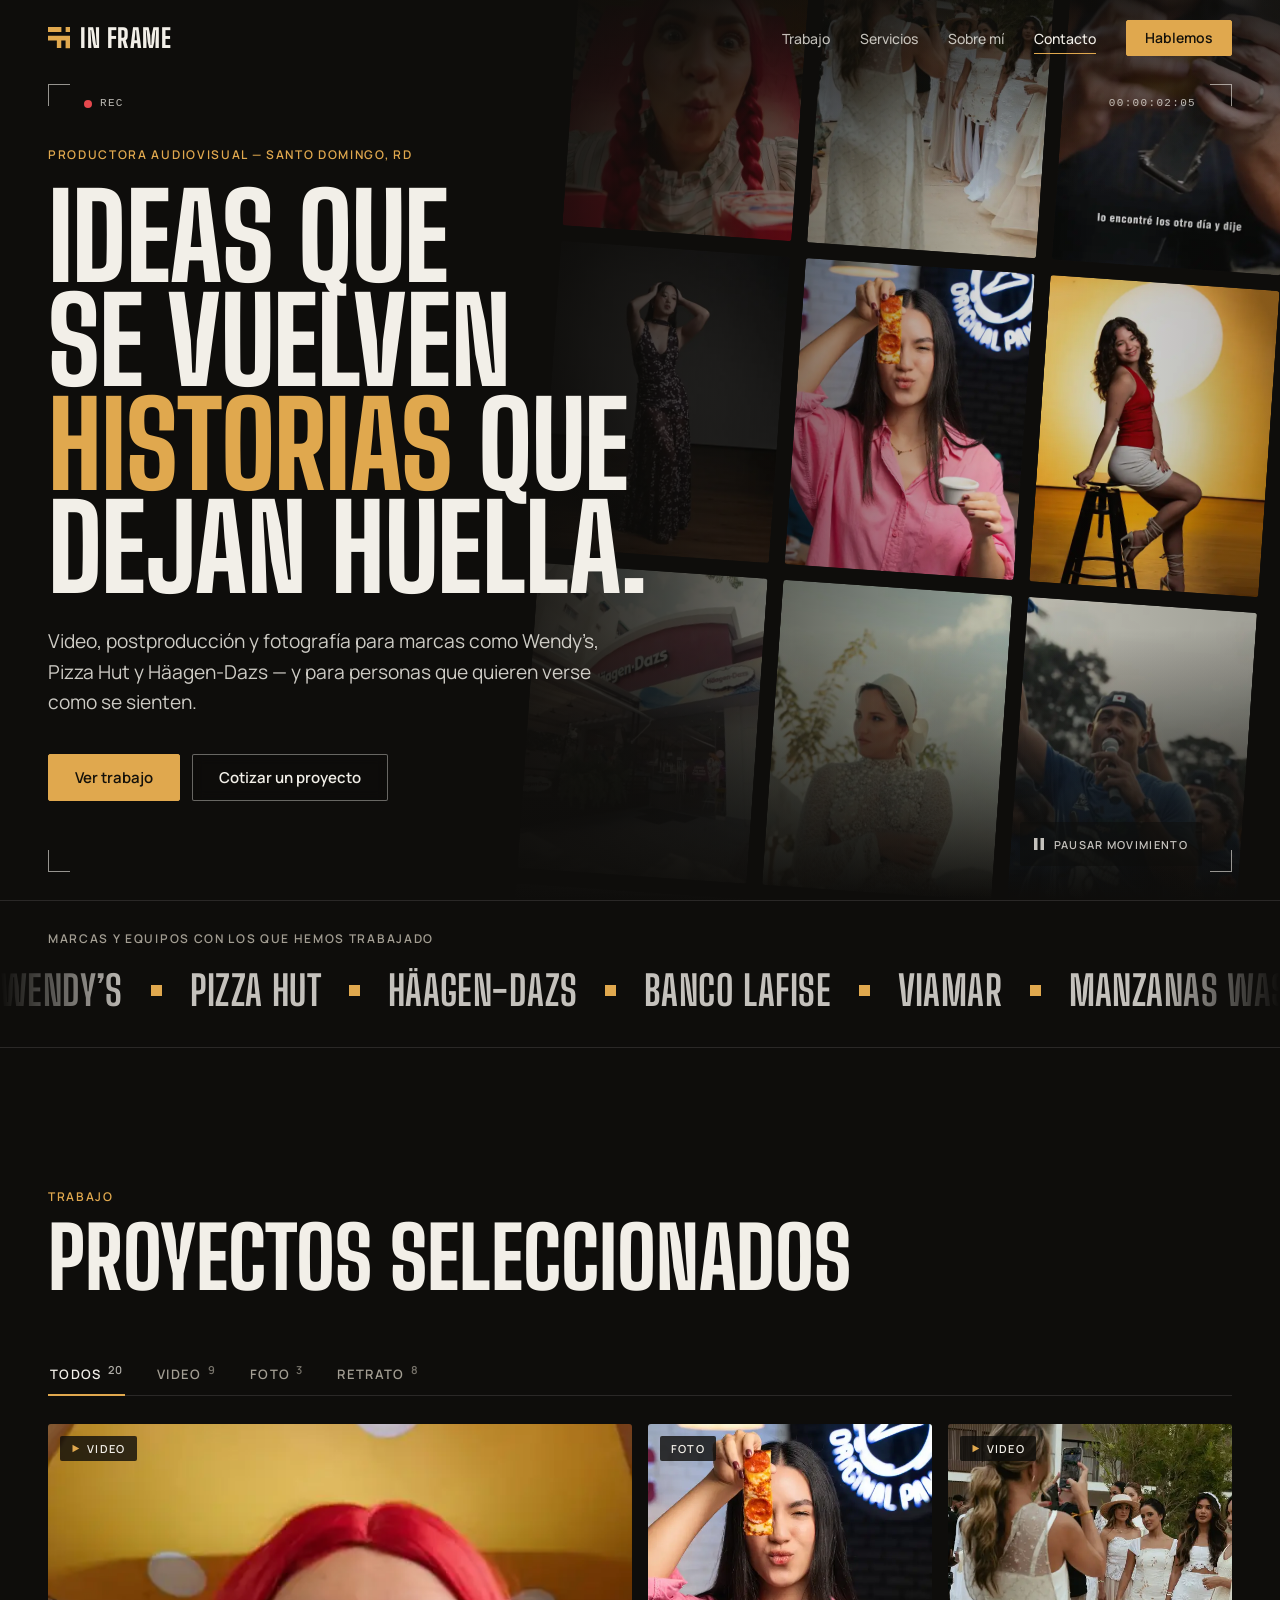
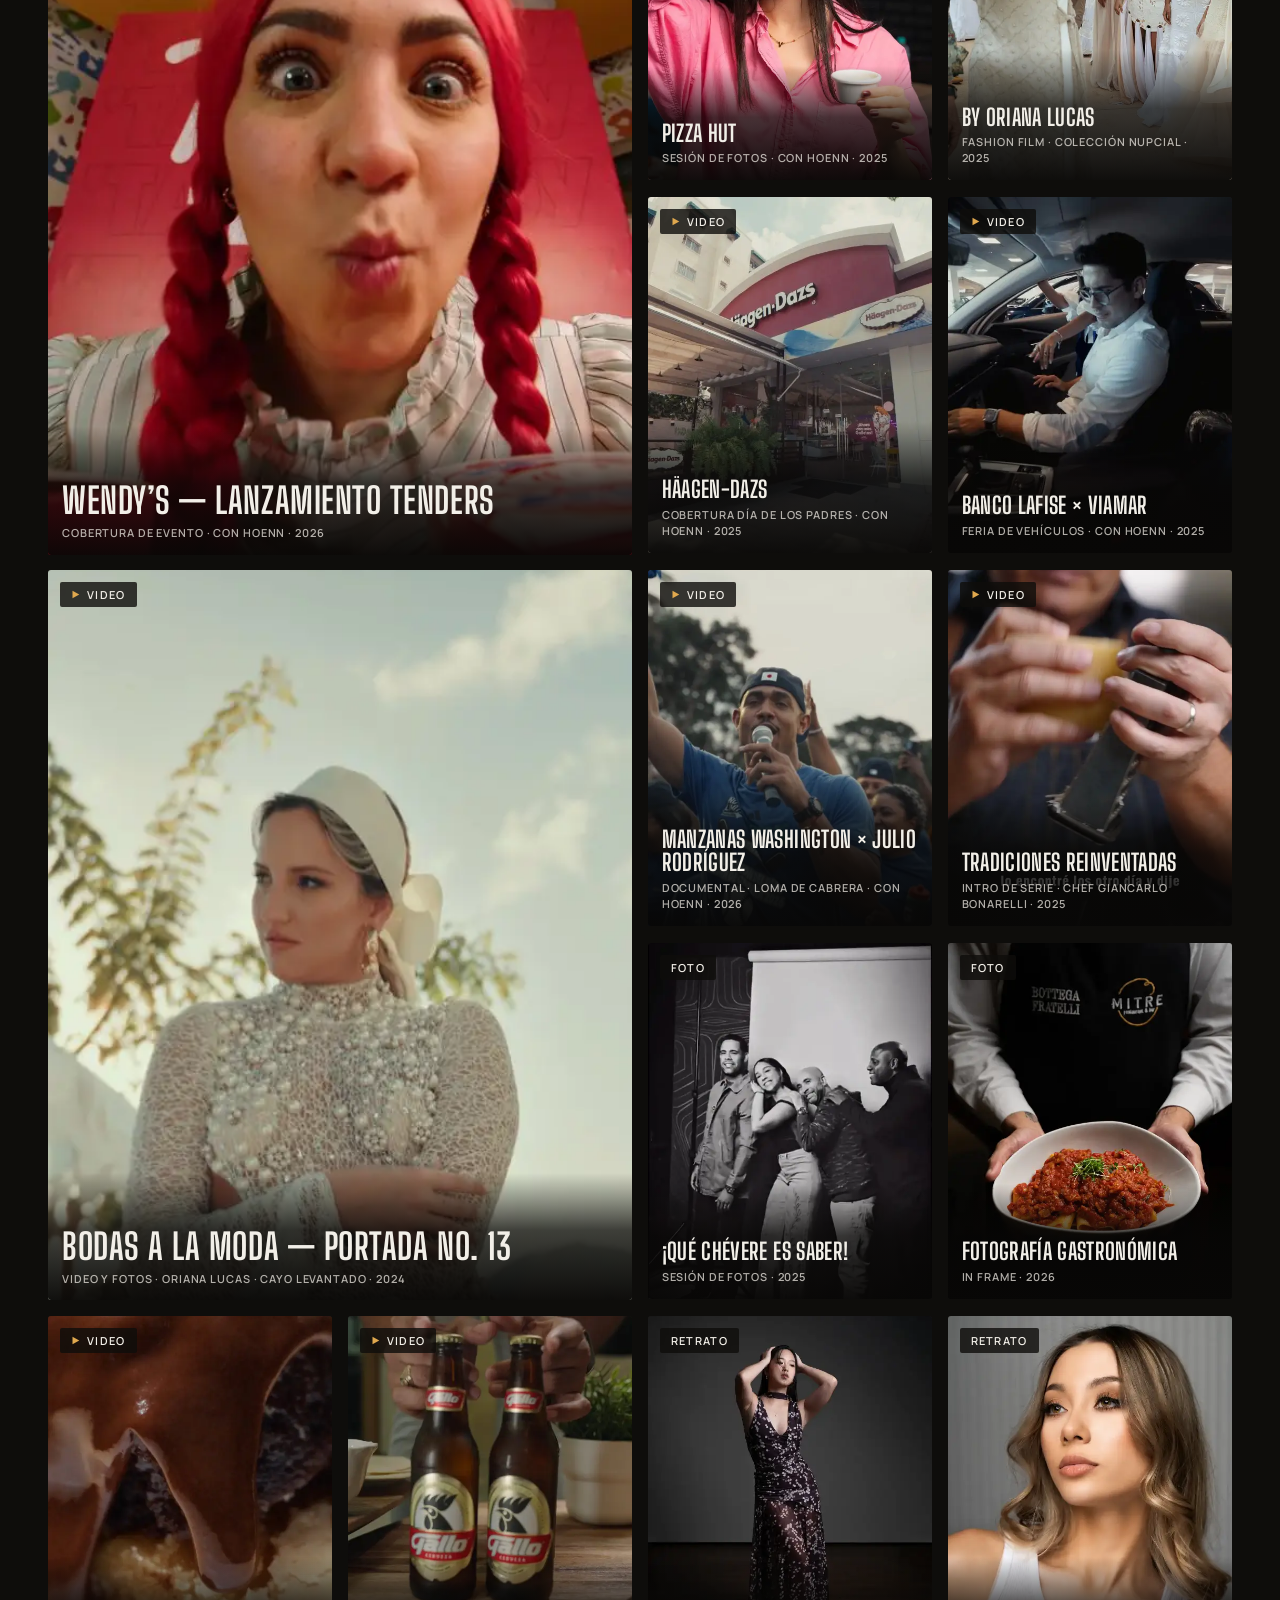
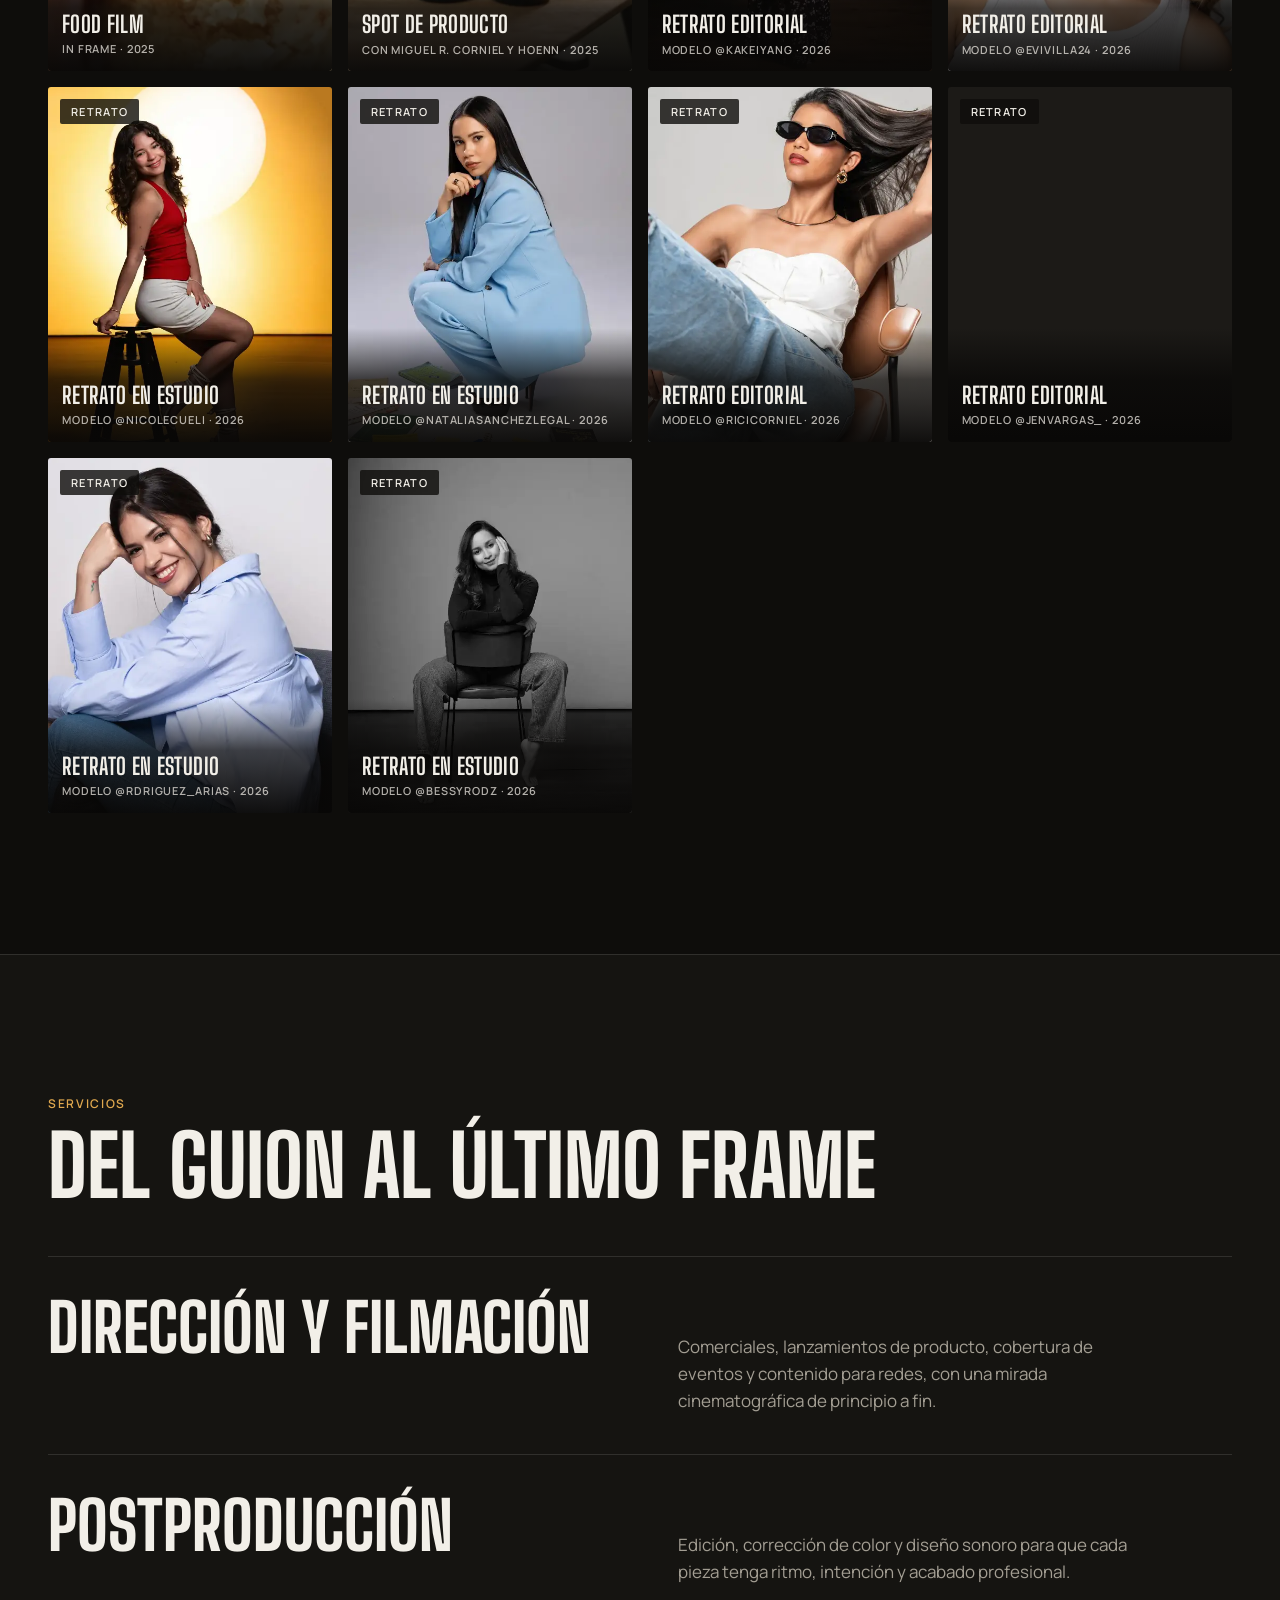
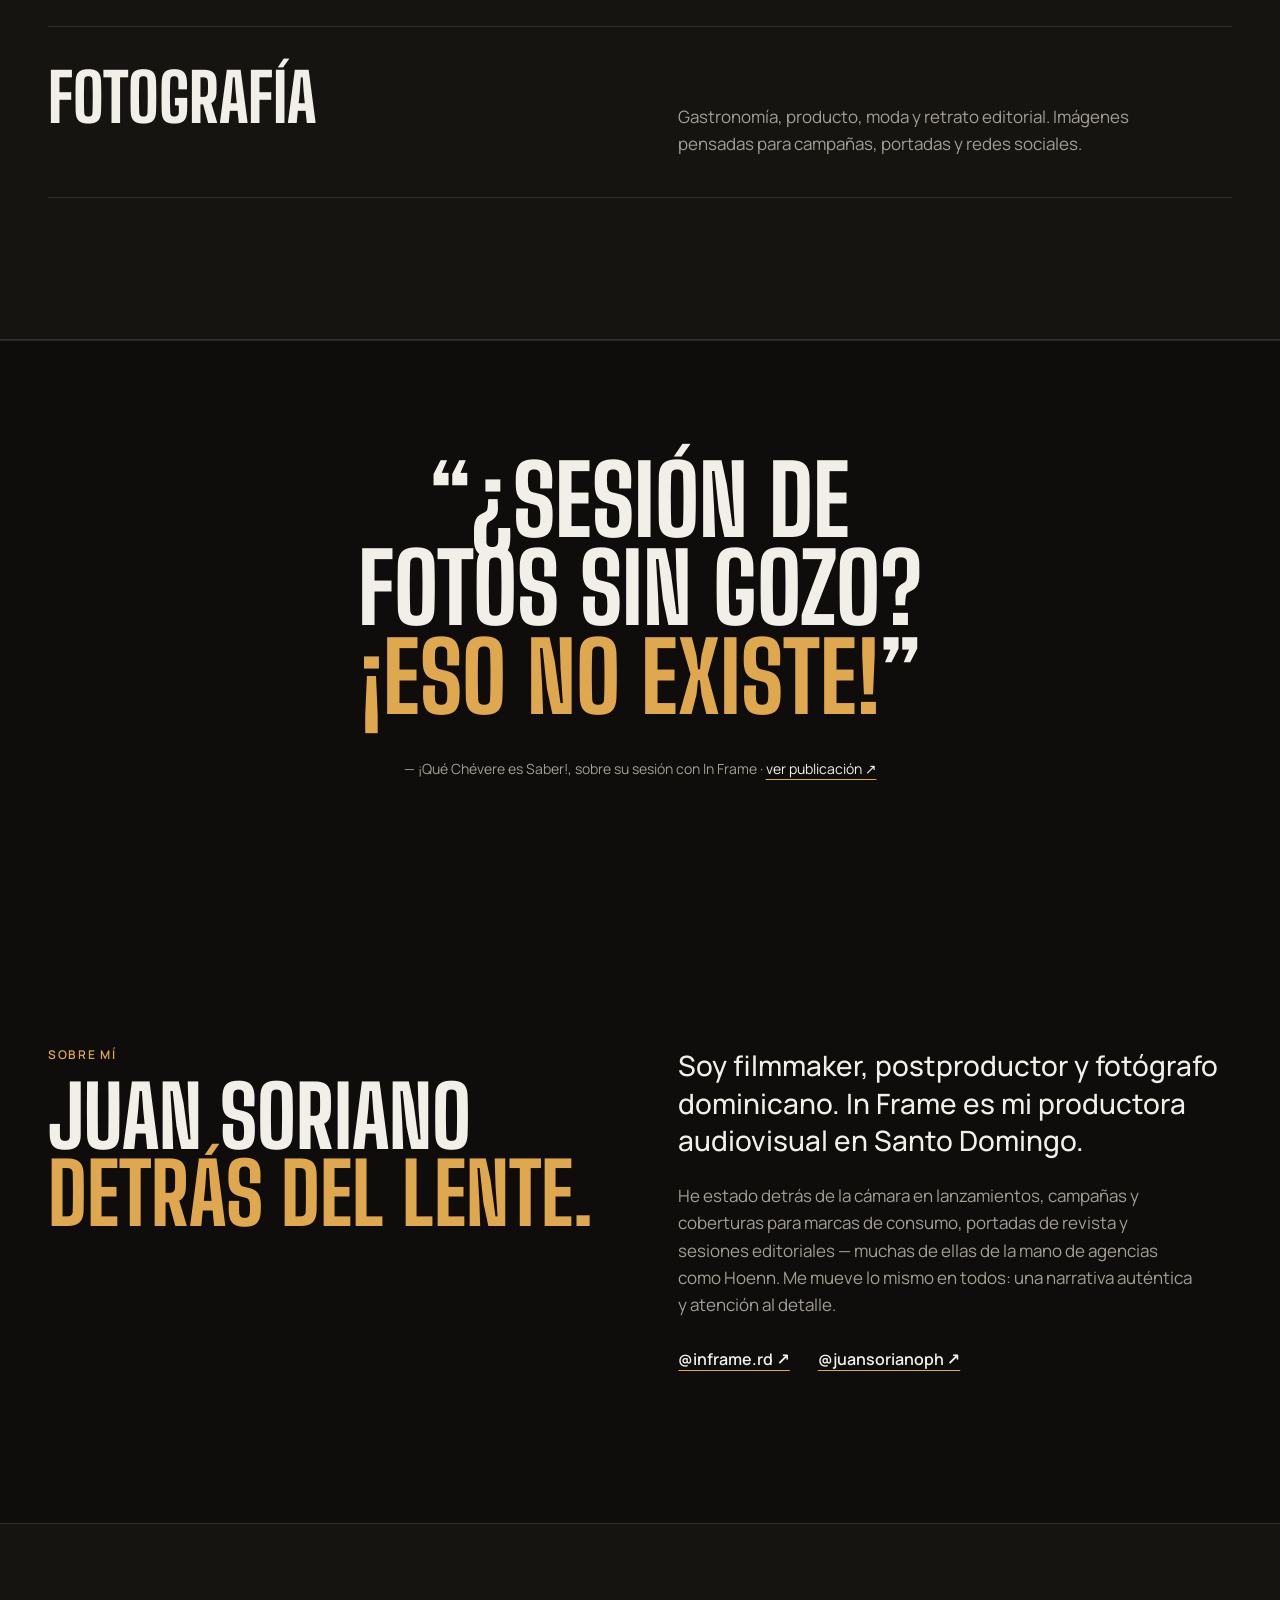
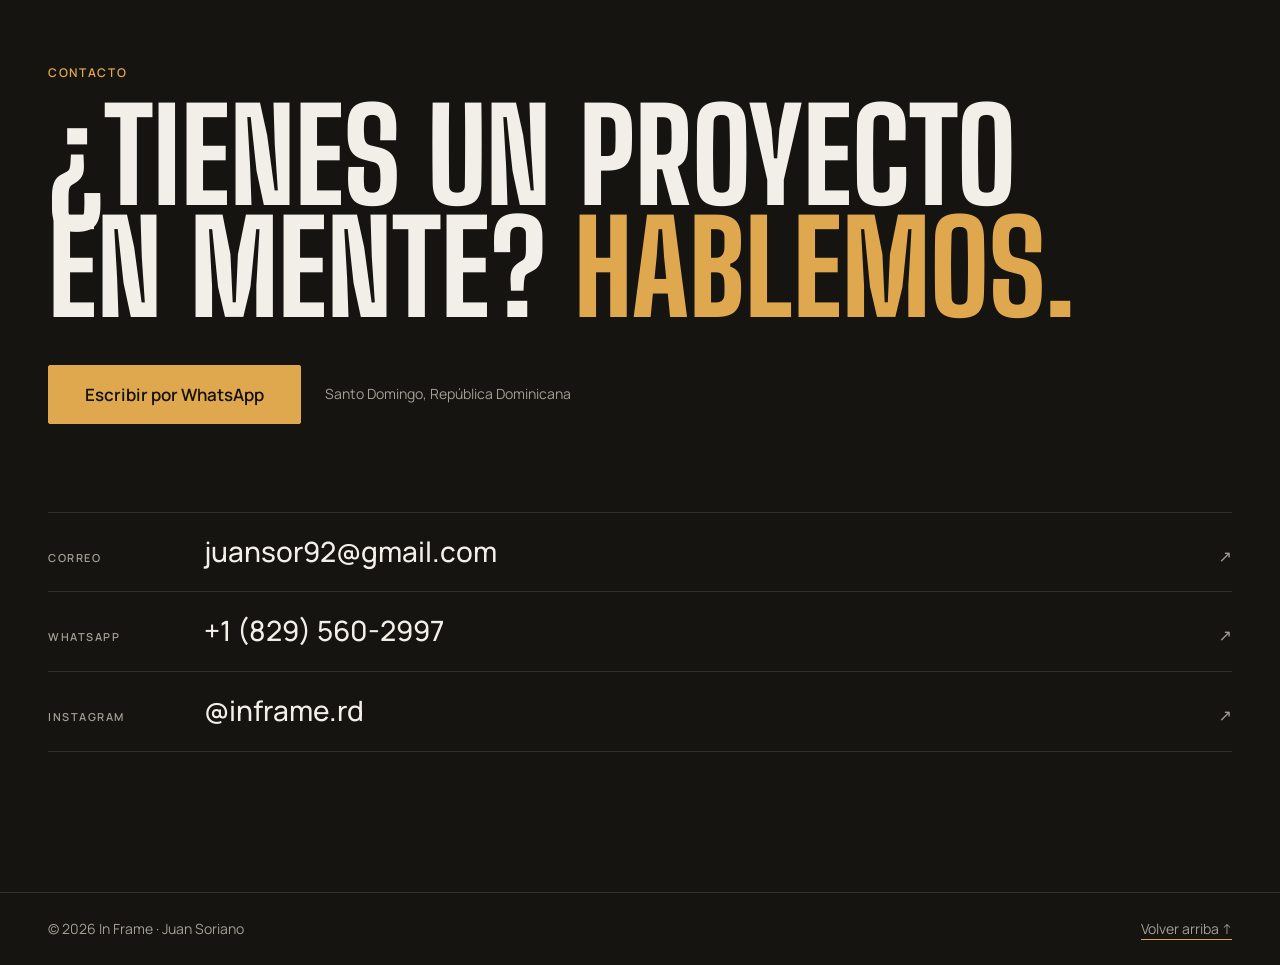
==== commit 2ba7703d: "Update canonical, og:url, og:image and twitter:image to in-frame-copia.vercel.app Co-Authored-By: Cl" ====
--- a/index.html
+++ b/index.html
@@ -8,16 +8,16 @@
   <meta name="theme-color" content="#0e0d0b">
   <meta name="color-scheme" content="dark">
   <!-- Update these three URLs if the site moves to its own domain -->
-  <link rel="canonical" href="https://in-frame-redesign.vercel.app/">
-  <meta property="og:url" content="https://in-frame-redesign.vercel.app/">
+  <link rel="canonical" href="https://in-frame-copia.vercel.app/">
+  <meta property="og:url" content="https://in-frame-copia.vercel.app/">
   <meta property="og:locale" content="es_DO">
   <meta property="og:type" content="website">
   <meta property="og:title" content="In Frame — Productora audiovisual">
   <meta property="og:description" content="Dirección, filmación, postproducción y fotografía. Historias visuales que conectan.">
-  <meta property="og:image" content="https://in-frame-redesign.vercel.app/assets/og.jpg">
+  <meta property="og:image" content="https://in-frame-copia.vercel.app/assets/og.jpg">
   <meta property="og:image:width" content="1200">
   <meta property="og:image:height" content="630">
-  <meta name="twitter:image" content="https://in-frame-redesign.vercel.app/assets/og.jpg">
+  <meta name="twitter:image" content="https://in-frame-copia.vercel.app/assets/og.jpg">
   <meta name="twitter:card" content="summary_large_image">
   <link rel="icon" href="favicon.svg" type="image/svg+xml">
   <link rel="preconnect" href="https://fonts.googleapis.com">
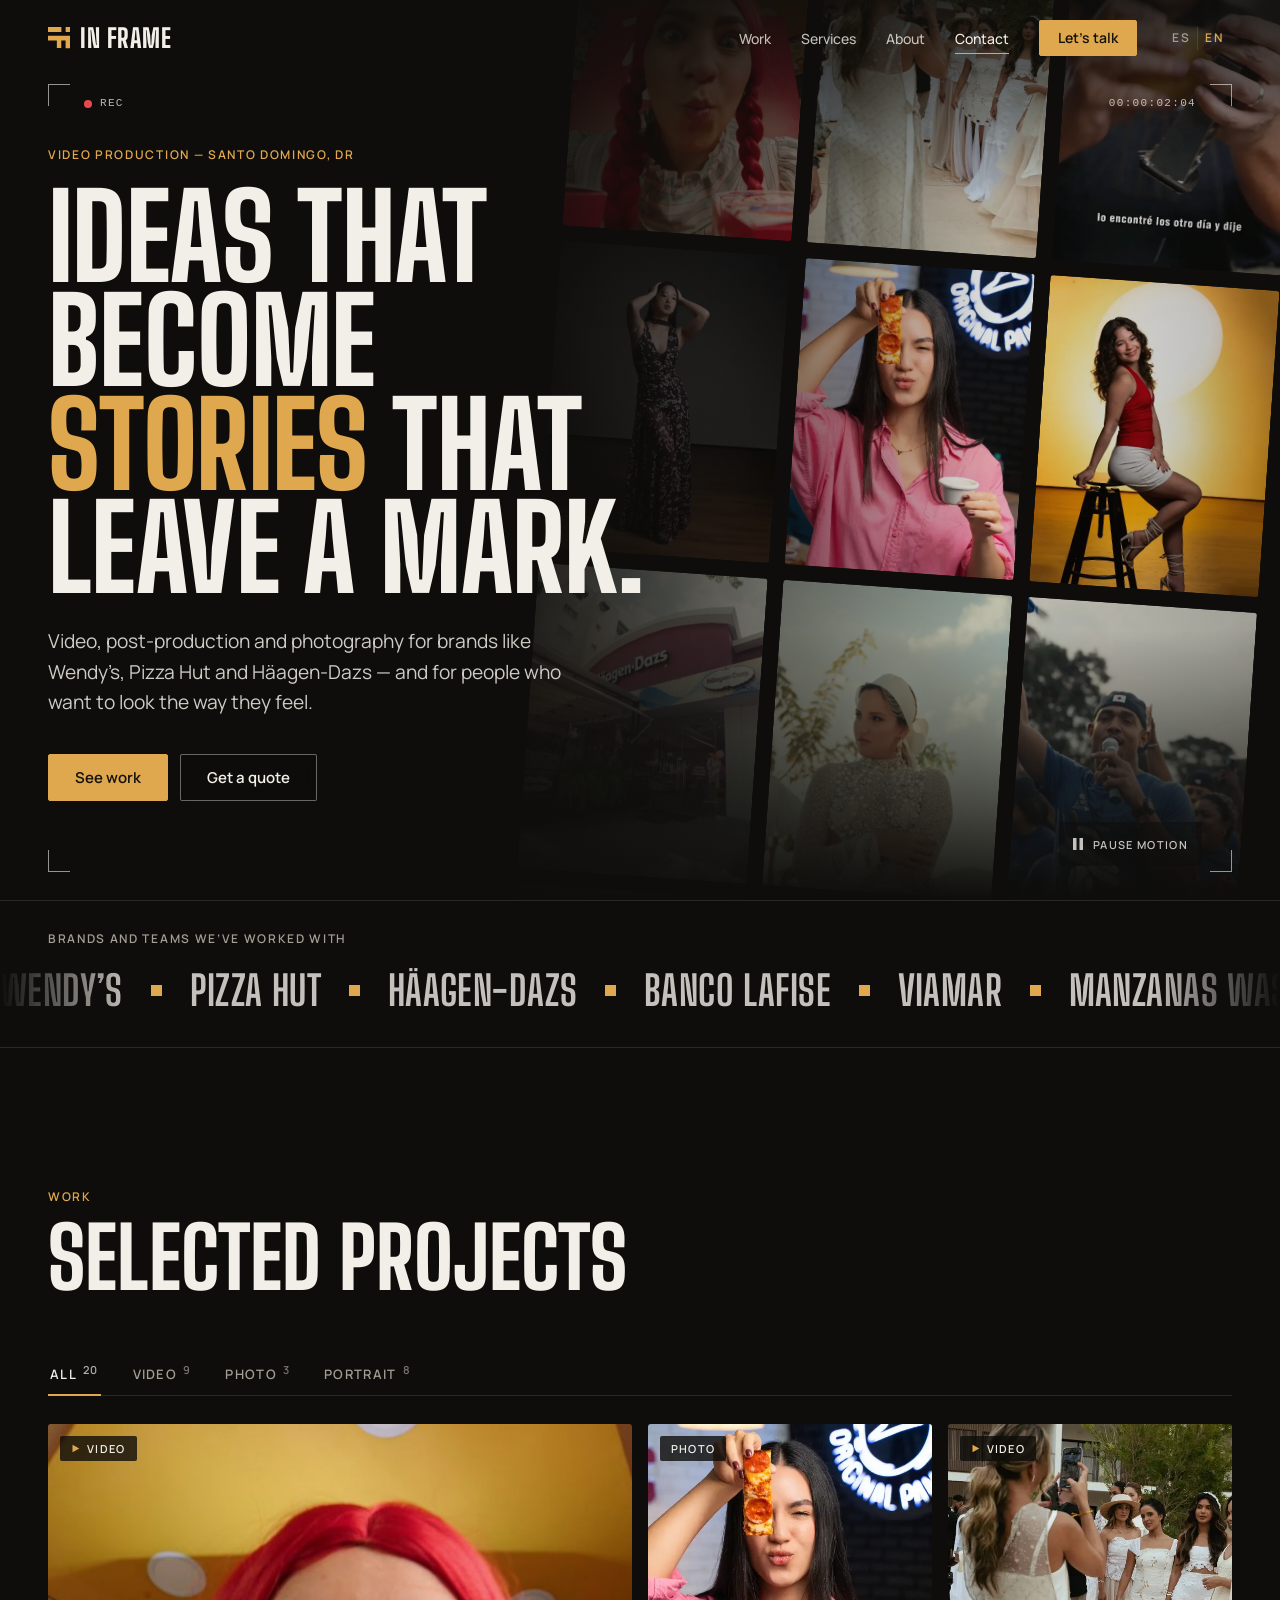
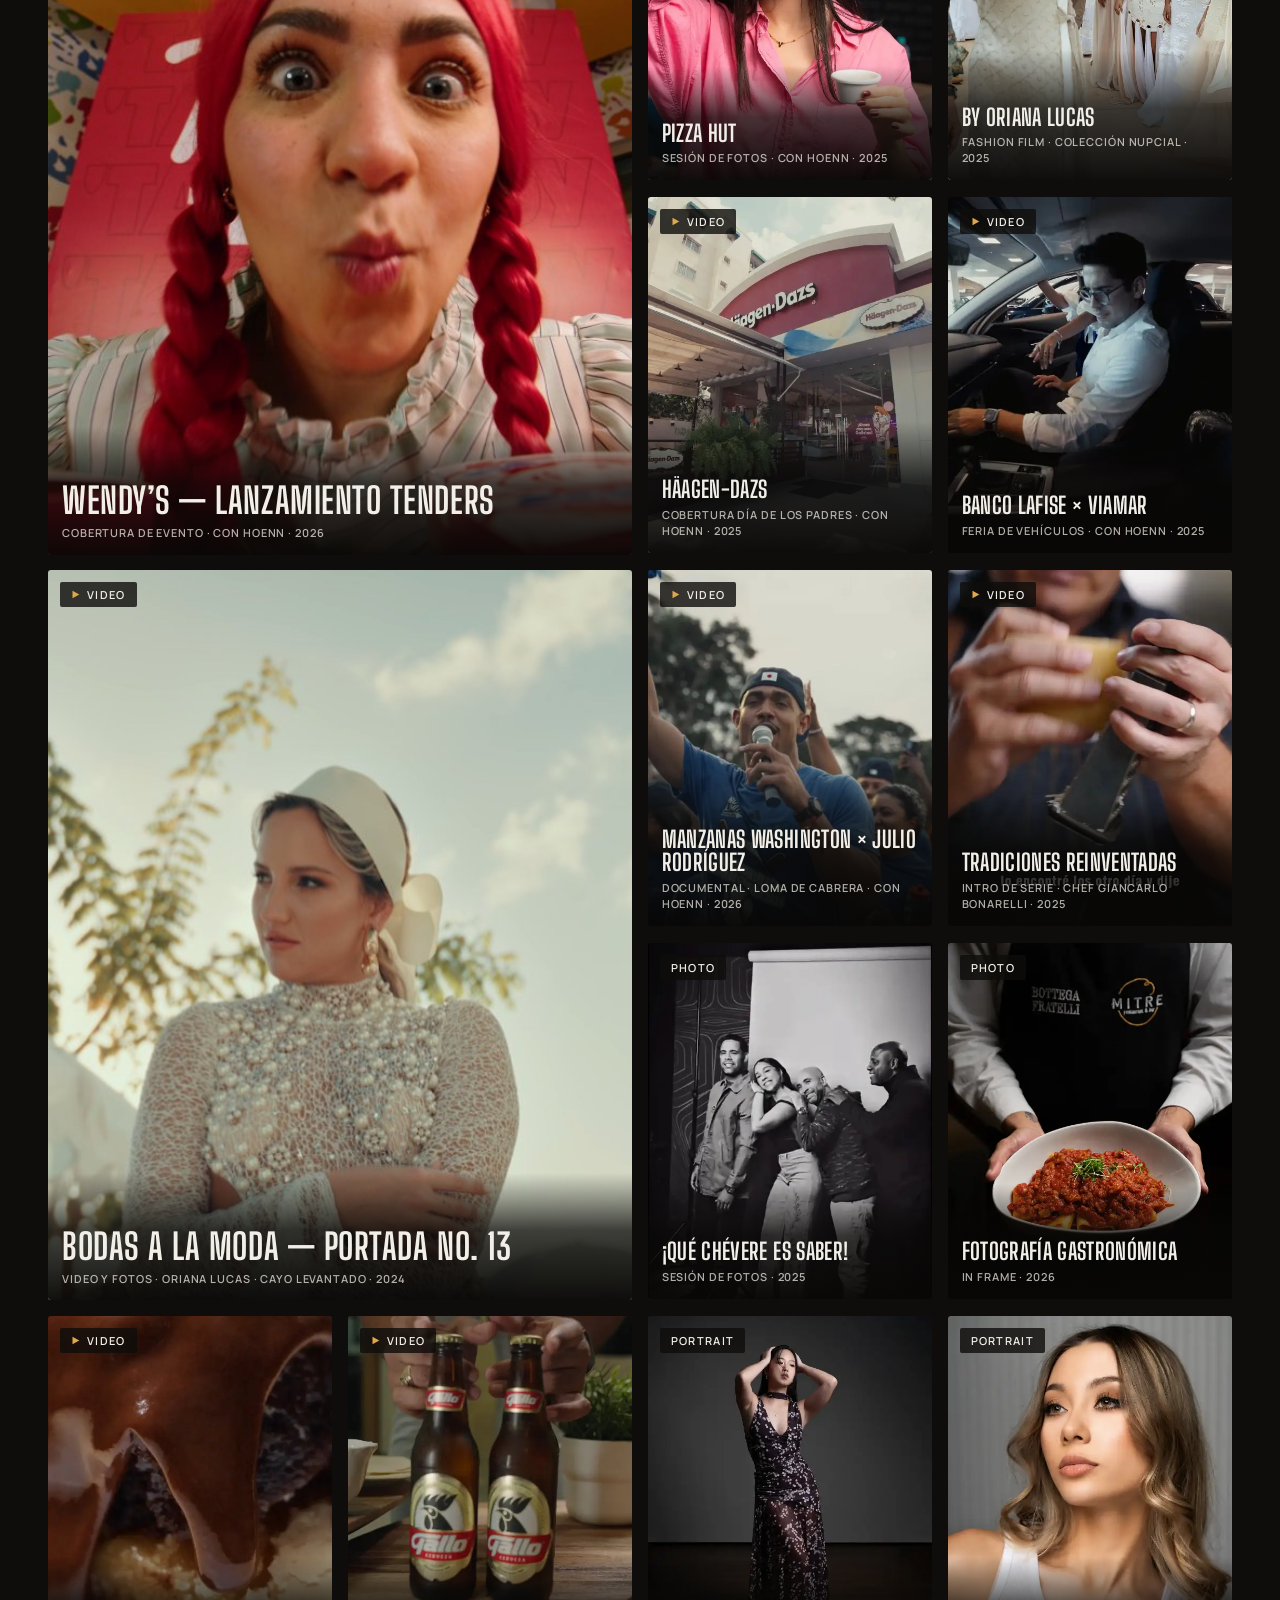
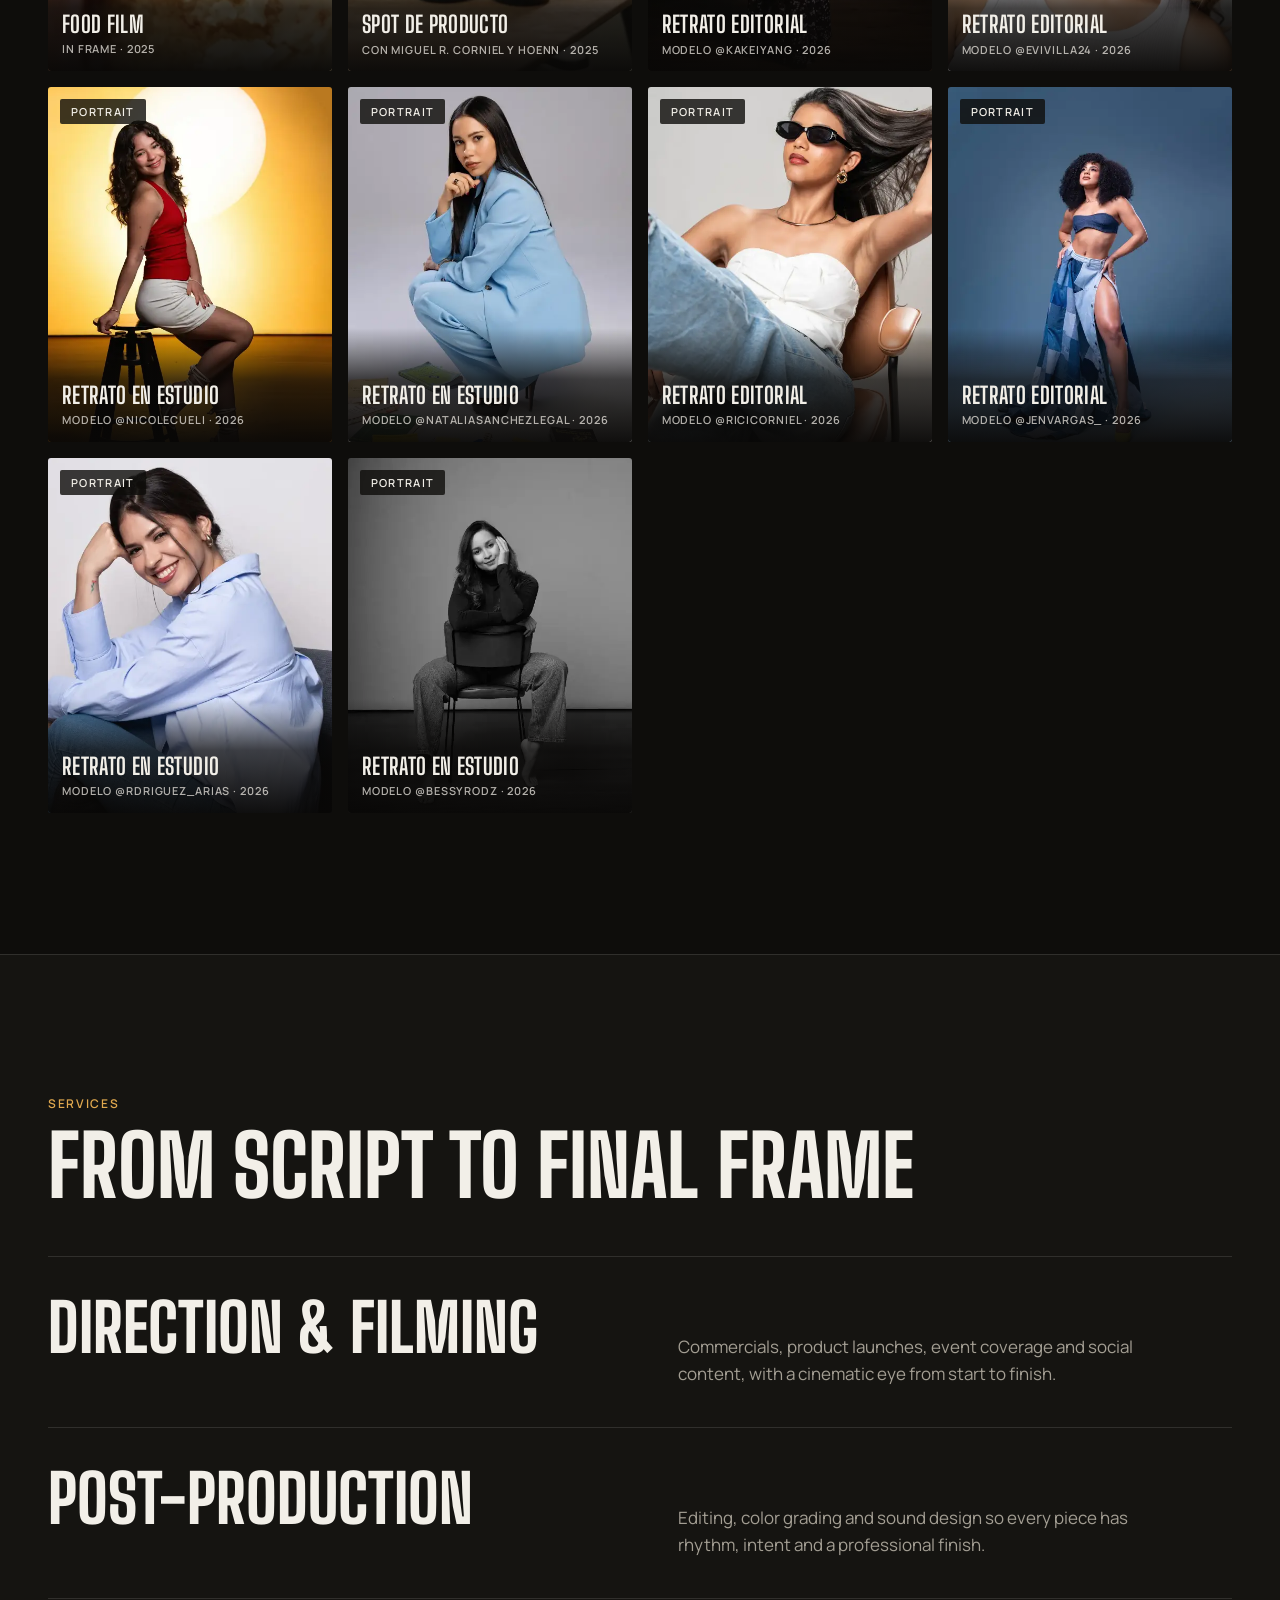
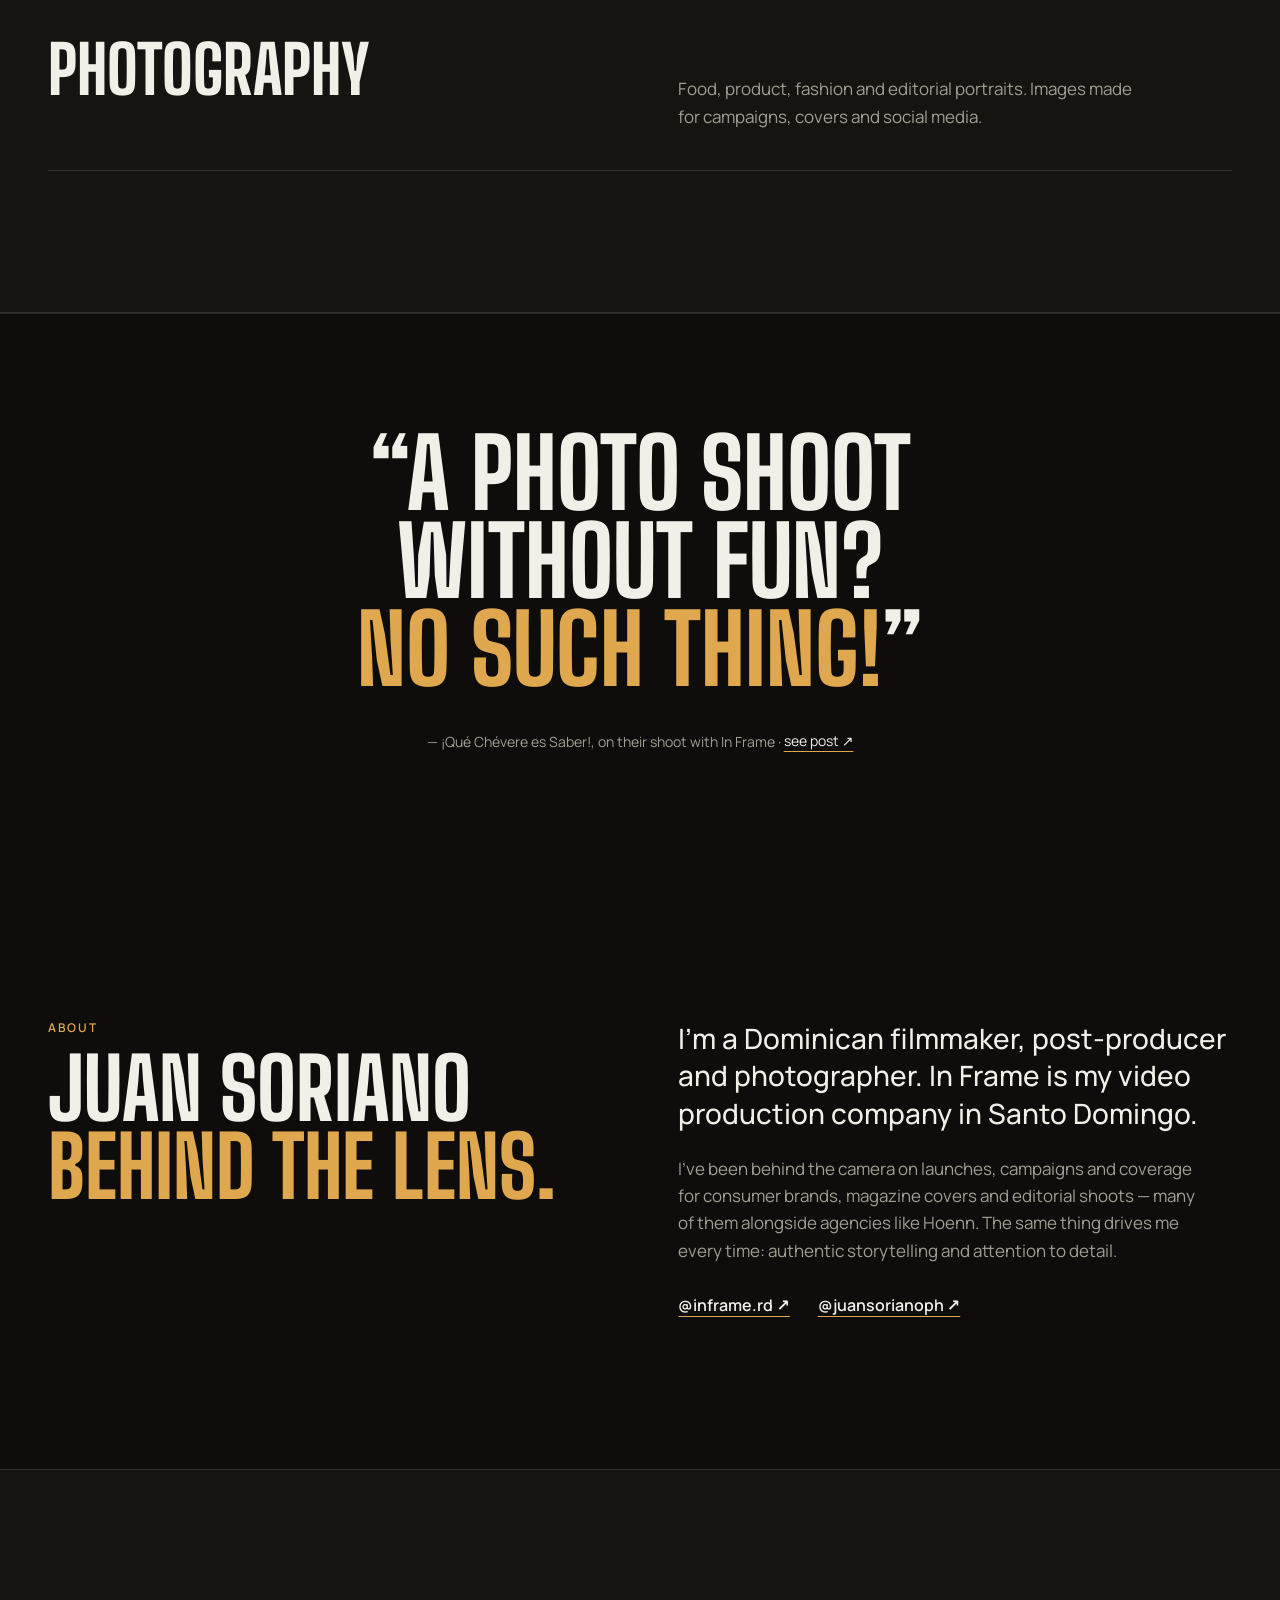
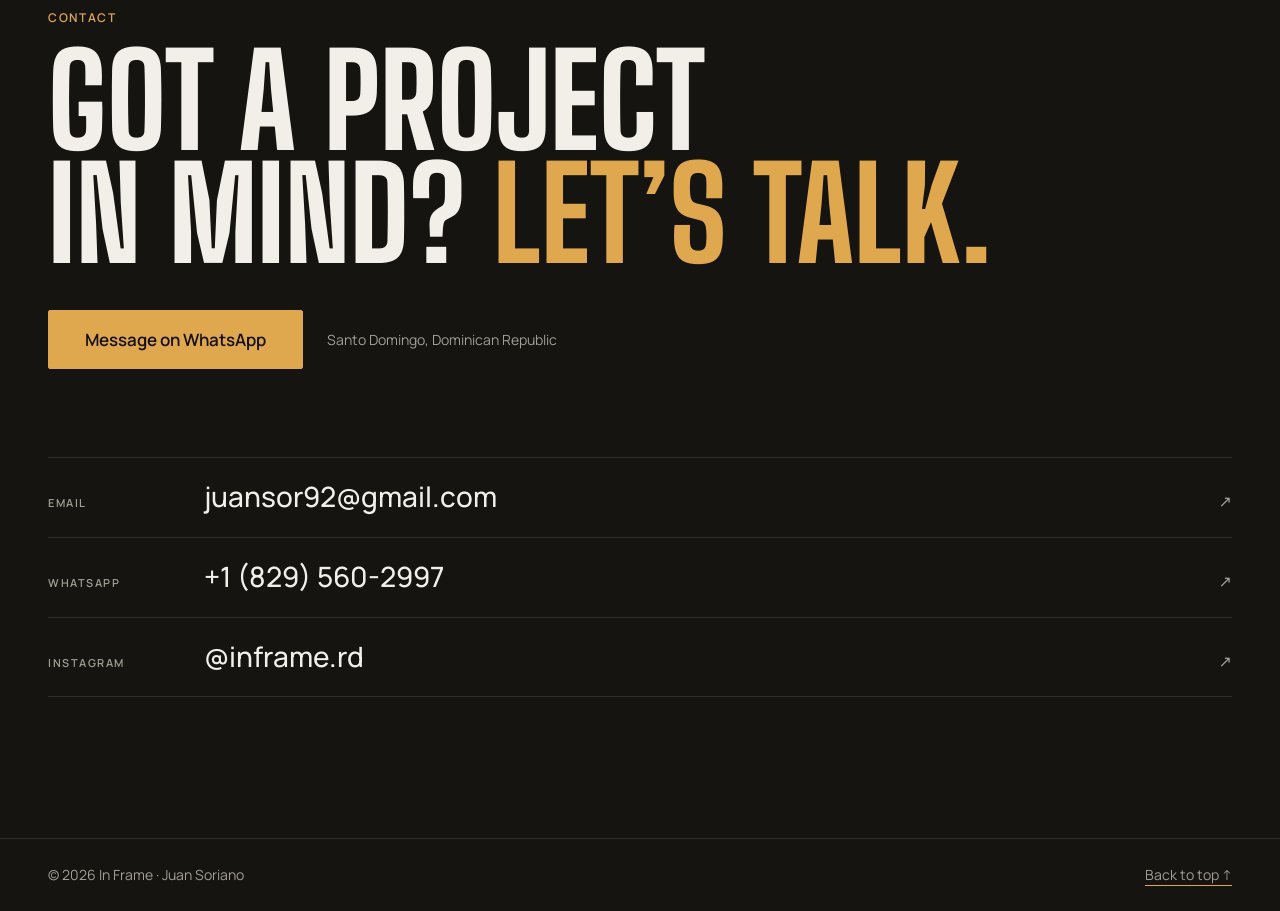
==== commit 797046b5: "Spanish / English site with an ES | EN switch - i18n.js: English for every fixed text (keyed by data" ====
--- a/index.html
+++ b/index.html
@@ -44,22 +44,26 @@
   </div>
   <noscript><style>.intro{display:none}</style></noscript>
 
-  <a class="skip" href="#trabajo">Saltar al contenido</a>
+  <a class="skip" href="#trabajo" data-i18n="skip">Saltar al contenido</a>
 
   <header class="nav" id="nav">
-    <a href="#top" class="brand" id="brand" aria-label="In Frame, inicio">
+    <a href="#top" class="brand" id="brand" aria-label="In Frame, inicio" data-i18n-label="brand.label">
       <svg class="brand__mark" viewBox="0 0 358 349" aria-hidden="true"><use href="#if-logo"/></svg>In Frame
     </a>
-    <nav class="nav__links" id="menu" aria-label="Principal">
-      <a href="#trabajo">Trabajo</a>
-      <a href="#servicios">Servicios</a>
-      <a href="#sobre-mi">Sobre mí</a>
-      <a href="#contacto">Contacto</a>
-      <a class="btn btn--sm" data-wa href="https://wa.me/18295602997" target="_blank" rel="noopener">Hablemos</a>
+    <nav class="nav__links" id="menu" aria-label="Principal" data-i18n-label="nav.label">
+      <a href="#trabajo" data-i18n="nav.work">Trabajo</a>
+      <a href="#servicios" data-i18n="nav.services">Servicios</a>
+      <a href="#sobre-mi" data-i18n="nav.about">Sobre mí</a>
+      <a href="#contacto" data-i18n="nav.contact">Contacto</a>
+      <a class="btn btn--sm" data-wa href="https://wa.me/18295602997" target="_blank" rel="noopener" data-i18n="nav.talk">Hablemos</a>
     </nav>
-    <button class="nav__toggle" id="toggle" aria-expanded="false" aria-controls="menu" aria-label="Abrir menú">
-      <span></span><span></span>
-    </button>
+    <div class="nav__end">
+      <!-- language switch: shows both, the current one highlighted -->
+      <button class="lang" id="lang" type="button" data-lang="es" aria-label="Cambiar el sitio a inglés"><span lang="es">ES</span><span lang="en">EN</span></button>
+      <button class="nav__toggle" id="toggle" aria-expanded="false" aria-controls="menu" aria-label="Abrir menú">
+        <span></span><span></span>
+      </button>
+    </div>
   </header>
 
   <main id="top">
@@ -81,19 +85,19 @@
       </button>
 
       <div class="wrap hero__body">
-        <p class="eyebrow">Productora audiovisual — Santo Domingo, RD</p>
-        <h1 class="hero__title">Ideas que se vuelven <em>historias</em> que dejan huella.</h1>
-        <p class="hero__text">Video, postproducción y fotografía para marcas como Wendy’s, Pizza Hut y Häagen-Dazs — y para personas que quieren verse como se sienten.</p>
+        <p class="eyebrow" data-i18n="hero.eyebrow">Productora audiovisual — Santo Domingo, RD</p>
+        <h1 class="hero__title" data-i18n="hero.title">Ideas que se vuelven <em>historias</em> que dejan huella.</h1>
+        <p class="hero__text" data-i18n="hero.text">Video, postproducción y fotografía para marcas como Wendy’s, Pizza Hut y Häagen-Dazs — y para personas que quieren verse como se sienten.</p>
         <div class="hero__cta">
-          <a class="btn" href="#trabajo">Ver trabajo</a>
-          <a class="btn btn--ghost" data-wa href="https://wa.me/18295602997" target="_blank" rel="noopener">Cotizar un proyecto</a>
+          <a class="btn" href="#trabajo" data-i18n="hero.see">Ver trabajo</a>
+          <a class="btn btn--ghost" data-wa href="https://wa.me/18295602997" target="_blank" rel="noopener" data-i18n="hero.quote">Cotizar un proyecto</a>
         </div>
       </div>
     </section>
 
     <!-- CLIENTES -->
     <section class="clients" aria-labelledby="clientsTitle">
-      <h2 class="label wrap" id="clientsTitle">Marcas y equipos con los que hemos trabajado</h2>
+      <h2 class="label wrap" id="clientsTitle" data-i18n="clients.title">Marcas y equipos con los que hemos trabajado</h2>
       <div class="marquee"><ul class="marquee__track" id="clients"><li>Wendy’s</li><li>Pizza Hut</li><li>Häagen-Dazs</li><li>Banco LAFISE</li><li>Viamar</li><li>Manzanas Washington</li><li>Bodas A La Moda</li><li>By Oriana Lucas</li><li>Hoenn</li></ul></div>
     </section>
 
@@ -101,10 +105,10 @@
     <section class="section" id="trabajo">
       <div class="wrap">
         <header class="head reveal">
-          <p class="label">Trabajo</p>
-          <h2 class="title">Proyectos seleccionados</h2>
+          <p class="label" data-i18n="work.label">Trabajo</p>
+          <h2 class="title" data-i18n="work.title">Proyectos seleccionados</h2>
         </header>
-        <div class="chips reveal" id="chips" role="group" aria-label="Filtrar por categoría"></div>
+        <div class="chips reveal" id="chips" role="group" aria-label="Filtrar por categoría" data-i18n-label="work.filter"></div>
         <div class="grid" id="grid">
           <a class="card reveal card--big" href="https://www.instagram.com/reel/DZqhDx_pwn-/" target="_blank" rel="noopener" data-type="video" data-full="assets/work/DZqhDx_pwn-.jpg" data-title="Wendy’s — Lanzamiento Tenders" data-meta="Cobertura de evento · con Hoenn" data-year="2026">
             <img src="assets/work/thumb/DZqhDx_pwn-.webp" alt="Wendy’s — Lanzamiento Tenders — Cobertura de evento · con Hoenn" loading="lazy" decoding="async" width="540" height="960">
@@ -214,21 +218,21 @@
     <section class="section section--alt" id="servicios">
       <div class="wrap">
         <header class="head reveal">
-          <p class="label">Servicios</p>
-          <h2 class="title">Del guion al último frame</h2>
+          <p class="label" data-i18n="services.label">Servicios</p>
+          <h2 class="title" data-i18n="services.title">Del guion al último frame</h2>
         </header>
         <ol class="services">
           <li class="reveal">
-            <h3>Dirección y filmación</h3>
-            <p>Comerciales, lanzamientos de producto, cobertura de eventos y contenido para redes, con una mirada cinematográfica de principio a fin.</p>
+            <h3 data-i18n="s1.title">Dirección y filmación</h3>
+            <p data-i18n="s1.text">Comerciales, lanzamientos de producto, cobertura de eventos y contenido para redes, con una mirada cinematográfica de principio a fin.</p>
           </li>
           <li class="reveal">
-            <h3>Postproducción</h3>
-            <p>Edición, corrección de color y diseño sonoro para que cada pieza tenga ritmo, intención y acabado profesional.</p>
+            <h3 data-i18n="s2.title">Postproducción</h3>
+            <p data-i18n="s2.text">Edición, corrección de color y diseño sonoro para que cada pieza tenga ritmo, intención y acabado profesional.</p>
           </li>
           <li class="reveal">
-            <h3>Fotografía</h3>
-            <p>Gastronomía, producto, moda y retrato editorial. Imágenes pensadas para campañas, portadas y redes sociales.</p>
+            <h3 data-i18n="s3.title">Fotografía</h3>
+            <p data-i18n="s3.text">Gastronomía, producto, moda y retrato editorial. Imágenes pensadas para campañas, portadas y redes sociales.</p>
           </li>
         </ol>
       </div>
@@ -237,8 +241,8 @@
     <!-- TESTIMONIO -->
     <section class="quote">
       <figure class="wrap reveal">
-        <blockquote>“¿Sesión de fotos sin gozo? <em>¡Eso no existe!</em>”</blockquote>
-        <figcaption>— ¡Qué Chévere es Saber!, sobre su sesión con In Frame · <a href="https://www.instagram.com/reel/DPUr9v3Cprw/" target="_blank" rel="noopener">ver publicación ↗</a></figcaption>
+        <blockquote data-i18n="quote.text">“¿Sesión de fotos sin gozo? <em>¡Eso no existe!</em>”</blockquote>
+        <figcaption data-i18n="quote.cite">— ¡Qué Chévere es Saber!, sobre su sesión con In Frame · <a href="https://www.instagram.com/reel/DPUr9v3Cprw/" target="_blank" rel="noopener">ver publicación ↗</a></figcaption>
       </figure>
     </section>
 
@@ -246,12 +250,12 @@
     <section class="section" id="sobre-mi">
       <div class="wrap about">
         <header class="head reveal">
-          <p class="label">Sobre mí</p>
-          <h2 class="title">Juan Soriano<br><em>detrás del lente.</em></h2>
+          <p class="label" data-i18n="about.label">Sobre mí</p>
+          <h2 class="title" data-i18n="about.title">Juan Soriano<br><em>detrás del lente.</em></h2>
         </header>
         <div class="about__body reveal">
-          <p class="about__lead">Soy filmmaker, postproductor y fotógrafo dominicano. In Frame es mi productora audiovisual en Santo Domingo.</p>
-          <p>He estado detrás de la cámara en lanzamientos, campañas y coberturas para marcas de consumo, portadas de revista y sesiones editoriales — muchas de ellas de la mano de agencias como Hoenn. Me mueve lo mismo en todos: una narrativa auténtica y atención al detalle.</p>
+          <p class="about__lead" data-i18n="about.lead">Soy filmmaker, postproductor y fotógrafo dominicano. In Frame es mi productora audiovisual en Santo Domingo.</p>
+          <p data-i18n="about.text">He estado detrás de la cámara en lanzamientos, campañas y coberturas para marcas de consumo, portadas de revista y sesiones editoriales — muchas de ellas de la mano de agencias como Hoenn. Me mueve lo mismo en todos: una narrativa auténtica y atención al detalle.</p>
           <div class="about__links">
             <a href="https://www.instagram.com/inframe.rd" target="_blank" rel="noopener">@inframe.rd ↗</a>
             <a href="https://www.instagram.com/juansorianoph" target="_blank" rel="noopener">@juansorianoph ↗</a>
@@ -263,14 +267,14 @@
     <!-- CONTACTO -->
     <section class="section contact" id="contacto">
       <div class="wrap">
-        <p class="label reveal">Contacto</p>
-        <h2 class="contact__title reveal">¿Tienes un proyecto<br>en mente? <em>Hablemos.</em></h2>
+        <p class="label reveal" data-i18n="contact.label">Contacto</p>
+        <h2 class="contact__title reveal" data-i18n="contact.title">¿Tienes un proyecto<br>en mente? <em>Hablemos.</em></h2>
         <div class="contact__cta reveal">
-          <a class="btn btn--lg" data-wa href="https://wa.me/18295602997" target="_blank" rel="noopener">Escribir por WhatsApp</a>
-          <span class="contact__note">Santo Domingo, República Dominicana</span>
+          <a class="btn btn--lg" data-wa href="https://wa.me/18295602997" target="_blank" rel="noopener" data-i18n="contact.wa">Escribir por WhatsApp</a>
+          <span class="contact__note" data-i18n="contact.note">Santo Domingo, República Dominicana</span>
         </div>
         <ul class="channels reveal">
-          <li><a href="mailto:juansor92@gmail.com?subject=Proyecto%20audiovisual"><small>Correo</small><span>juansor92@gmail.com</span><i>↗</i></a></li>
+          <li><a href="mailto:juansor92@gmail.com?subject=Proyecto%20audiovisual"><small data-i18n="contact.email">Correo</small><span>juansor92@gmail.com</span><i>↗</i></a></li>
           <li><a data-wa href="https://wa.me/18295602997" target="_blank" rel="noopener"><small>WhatsApp</small><span>+1 (829) 560-2997</span><i>↗</i></a></li>
           <li><a href="https://www.instagram.com/inframe.rd" target="_blank" rel="noopener"><small>Instagram</small><span>@inframe.rd</span><i>↗</i></a></li>
         </ul>
@@ -281,14 +285,14 @@
   <footer class="footer">
     <div class="wrap footer__row">
       <span>© <span id="year">2026</span> In Frame · Juan Soriano</span>
-      <a href="#top">Volver arriba ↑</a>
+      <a href="#top" data-i18n="footer.top">Volver arriba ↑</a>
     </div>
   </footer>
 
   <!-- LIGHTBOX -->
-  <dialog class="lightbox" id="lightbox" aria-label="Visor de proyecto">
-    <button class="lightbox__close" id="lbClose" type="button" aria-label="Cerrar">✕</button>
-    <button class="lightbox__nav lightbox__nav--prev" id="lbPrev" type="button" aria-label="Anterior">←</button>
+  <dialog class="lightbox" id="lightbox" aria-label="Visor de proyecto" data-i18n-label="lb.label">
+    <button class="lightbox__close" id="lbClose" type="button" aria-label="Cerrar" data-i18n-label="lb.close">✕</button>
+    <button class="lightbox__nav lightbox__nav--prev" id="lbPrev" type="button" aria-label="Anterior" data-i18n-label="lb.prev">←</button>
     <figure class="lightbox__fig">
       <div class="lightbox__media" id="lbMedia"></div>
       <figcaption aria-live="polite">
@@ -298,10 +302,11 @@
         <a id="lbLink" target="_blank" rel="noopener">Ver en Instagram ↗</a>
       </figcaption>
     </figure>
-    <button class="lightbox__nav lightbox__nav--next" id="lbNext" type="button" aria-label="Siguiente">→</button>
+    <button class="lightbox__nav lightbox__nav--next" id="lbNext" type="button" aria-label="Siguiente" data-i18n-label="lb.next">→</button>
   </dialog>
 
   <script src="config.js" defer></script>
+  <script src="i18n.js" defer></script>
   <script src="main.js" defer></script>
 </body>
 </html>
--- a/styles.css
+++ b/styles.css
@@ -84,6 +84,14 @@
 .nav__links a:not(.btn)::after { content: ""; position: absolute; left: 0; right: 0; bottom: 0; height: 1px; background: var(--accent); transform: scaleX(0); transform-origin: left; transition: transform 0.35s var(--ease); }
 .nav__links a:not(.btn):hover, .nav__links a.is-active { color: var(--text); }
 .nav__links a:not(.btn):hover::after, .nav__links a.is-active::after { transform: scaleX(1); }
+.nav__links { margin-left: auto; }
+.nav__end { display: flex; align-items: center; gap: 4px; margin-left: 26px; position: relative; z-index: 60; }
+/* language switch: ES | EN, the current one in the accent colour */
+.lang { display: inline-flex; align-items: center; min-height: 44px; padding: 0 2px; font: 600 0.75rem/1 var(--sans); letter-spacing: 0.12em; color: var(--muted); }
+.lang span { padding: 6px 7px; transition: color 0.25s; }
+.lang span + span { border-left: 1px solid var(--line); }
+.lang:hover span { color: var(--text); }
+.lang[data-lang="es"] span[lang="es"], .lang[data-lang="en"] span[lang="en"] { color: var(--accent); }
 .nav__toggle { display: none; width: 44px; height: 44px; position: relative; z-index: 60; }
 .nav__toggle span { position: absolute; left: 11px; right: 11px; height: 1.5px; background: var(--text); transition: transform 0.3s var(--ease), top 0.3s var(--ease); }
 .nav__toggle span:first-child { top: 18px; }
@@ -167,6 +175,8 @@
 .marquee:hover .marquee__track { animation-play-state: paused; }
 .marquee__track li { display: flex; align-items: center; font: 700 clamp(1.75rem, 3.2vw, 2.75rem)/1.1 var(--display); letter-spacing: 0.01em; white-space: nowrap; padding-right: 28px; color: color-mix(in srgb, var(--text) 80%, transparent); }
 .marquee__track li::after { content: ""; width: 0.26em; height: 0.26em; background: var(--accent); margin-left: 28px; }
+/* logos take the place of the name: same height as the lettering, in their own colours */
+.marquee__track li img { height: 1.1em; width: auto; max-width: 5em; object-fit: contain; }
 @keyframes slide { to { transform: translateX(-50%); } }
 
 /* ---------- Quote ---------- */
